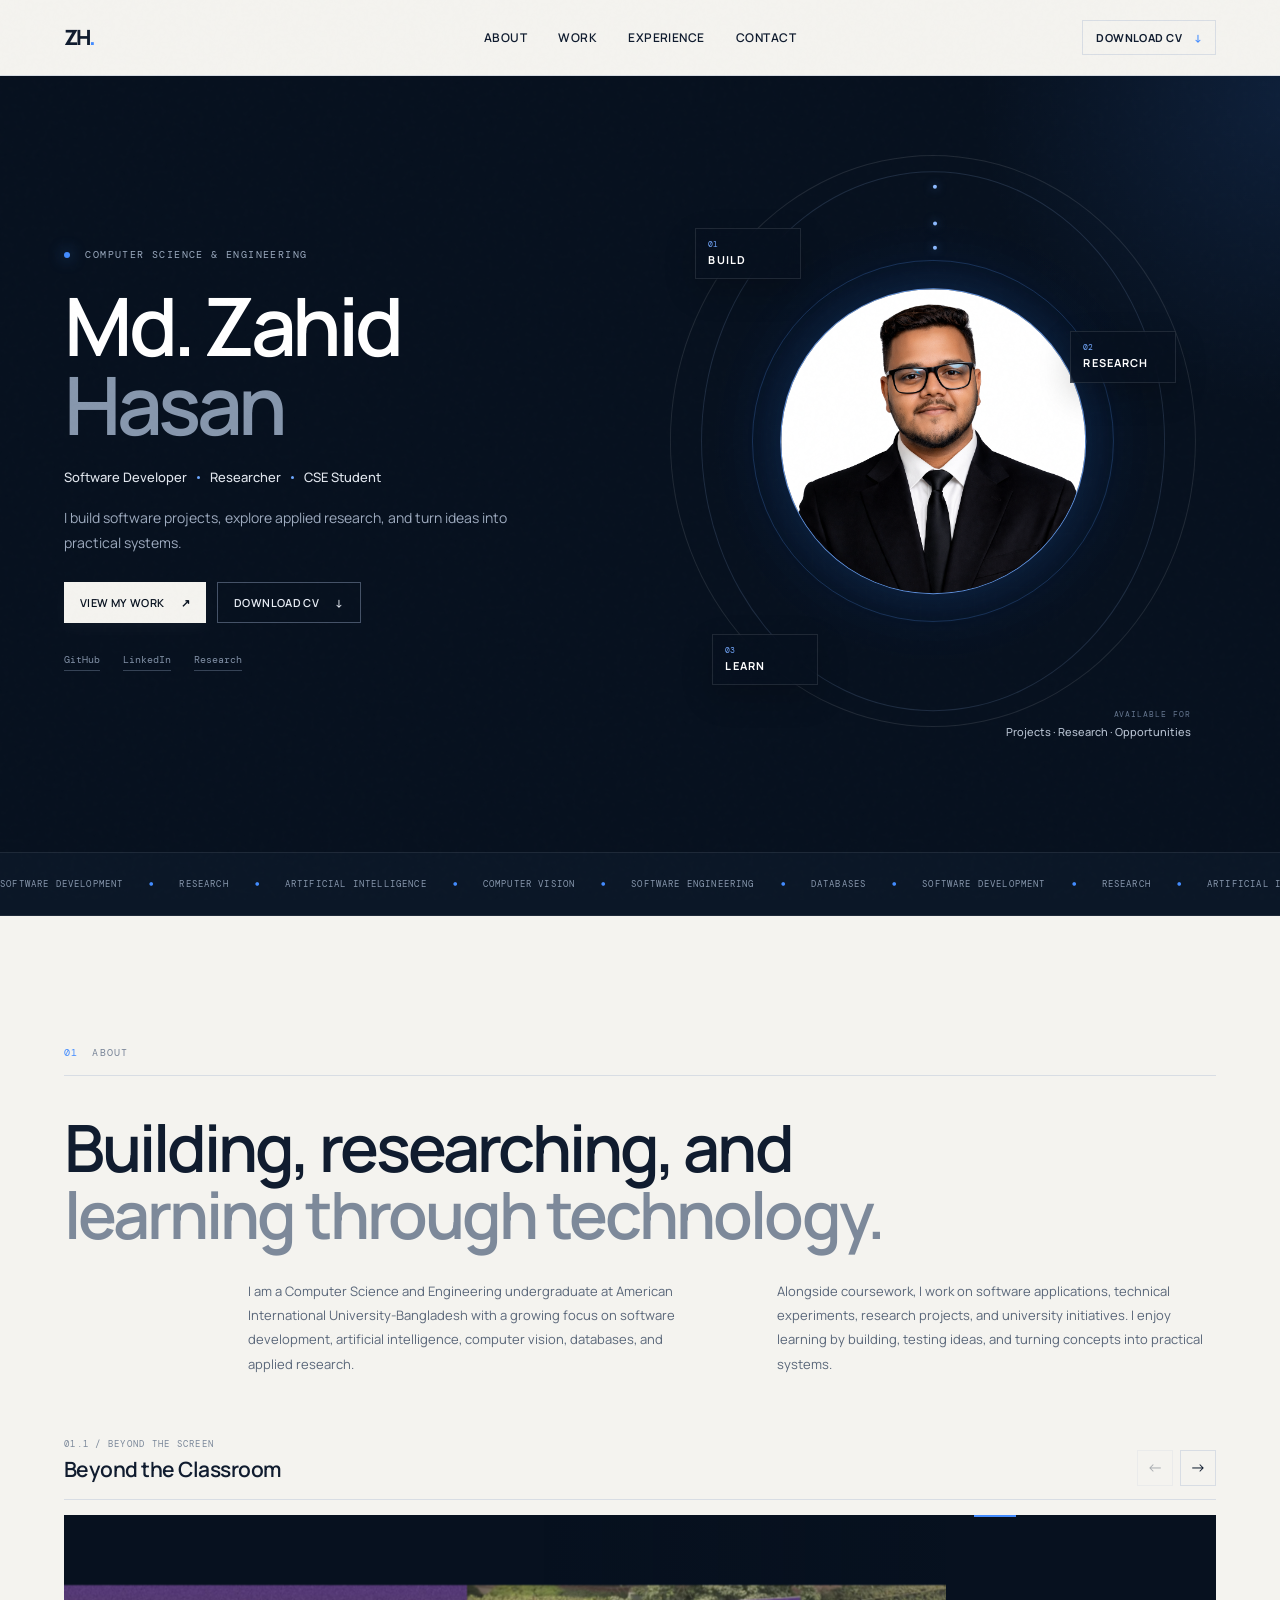
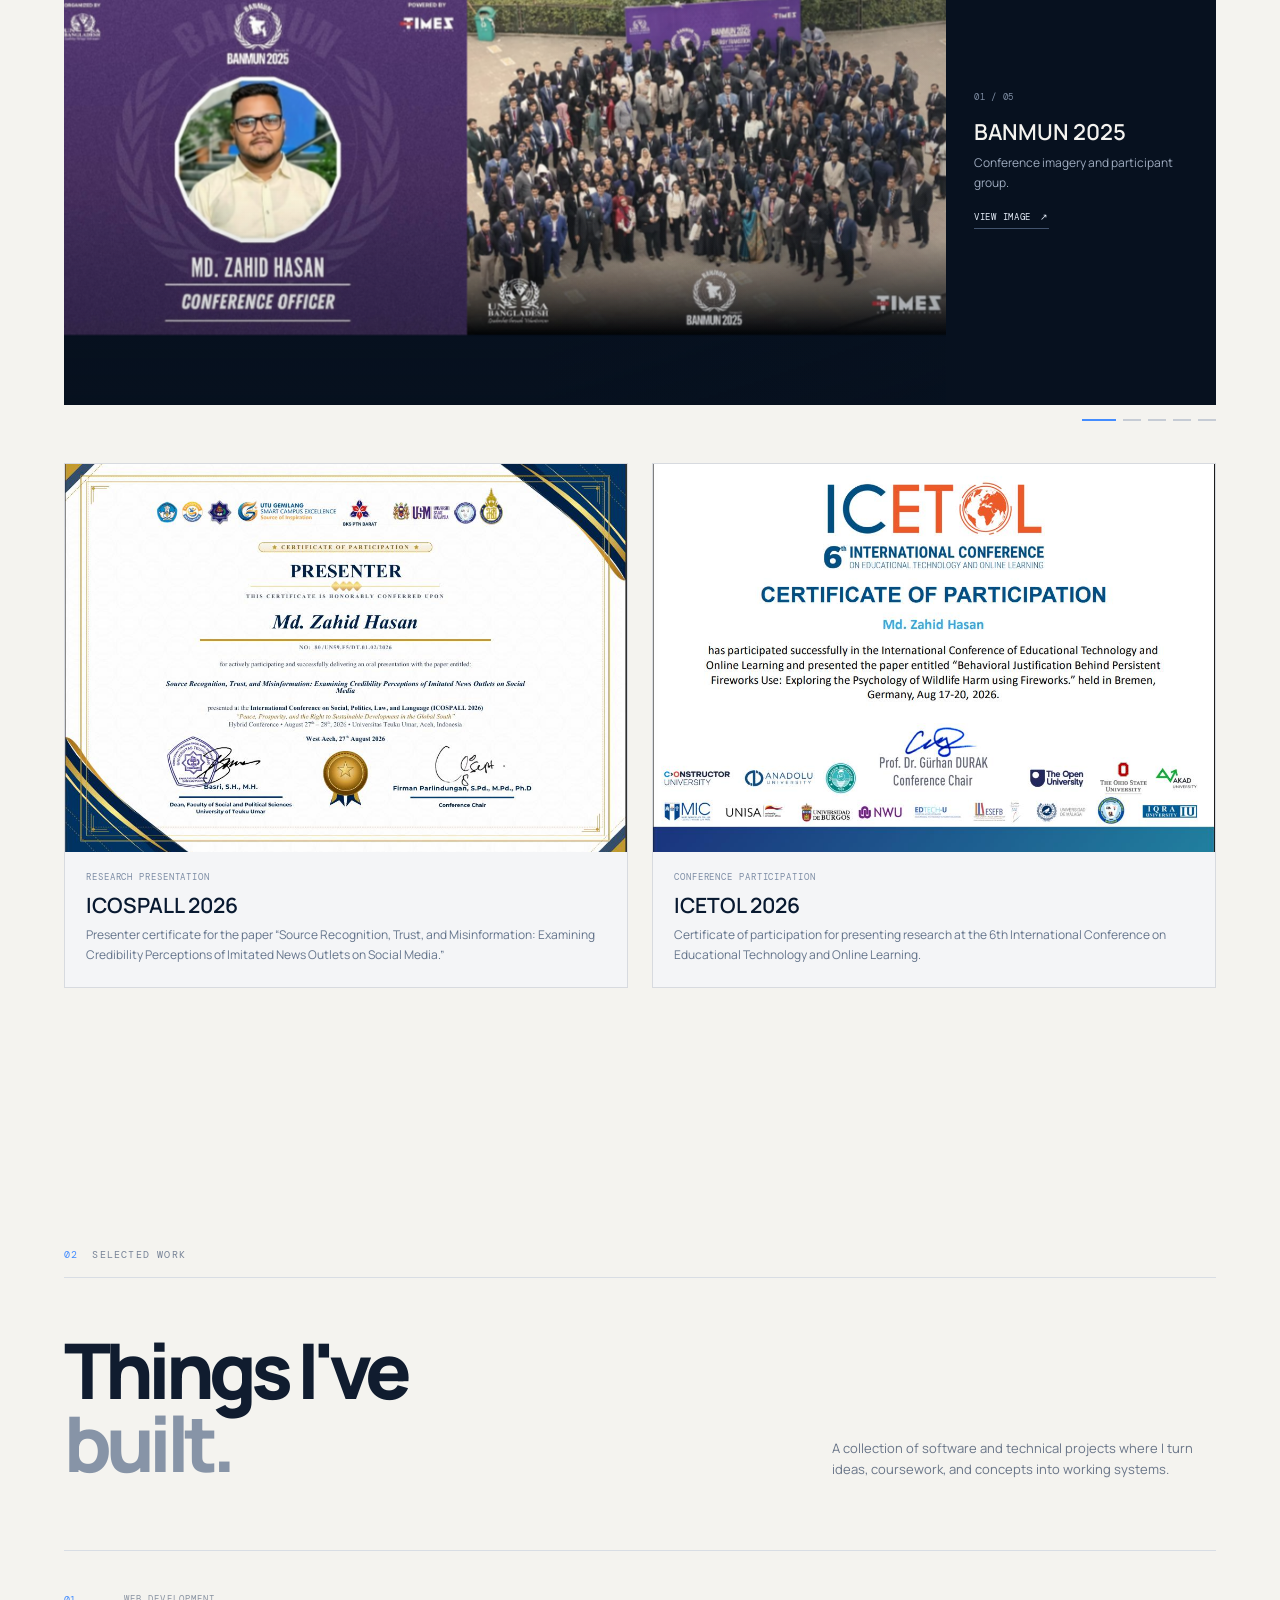
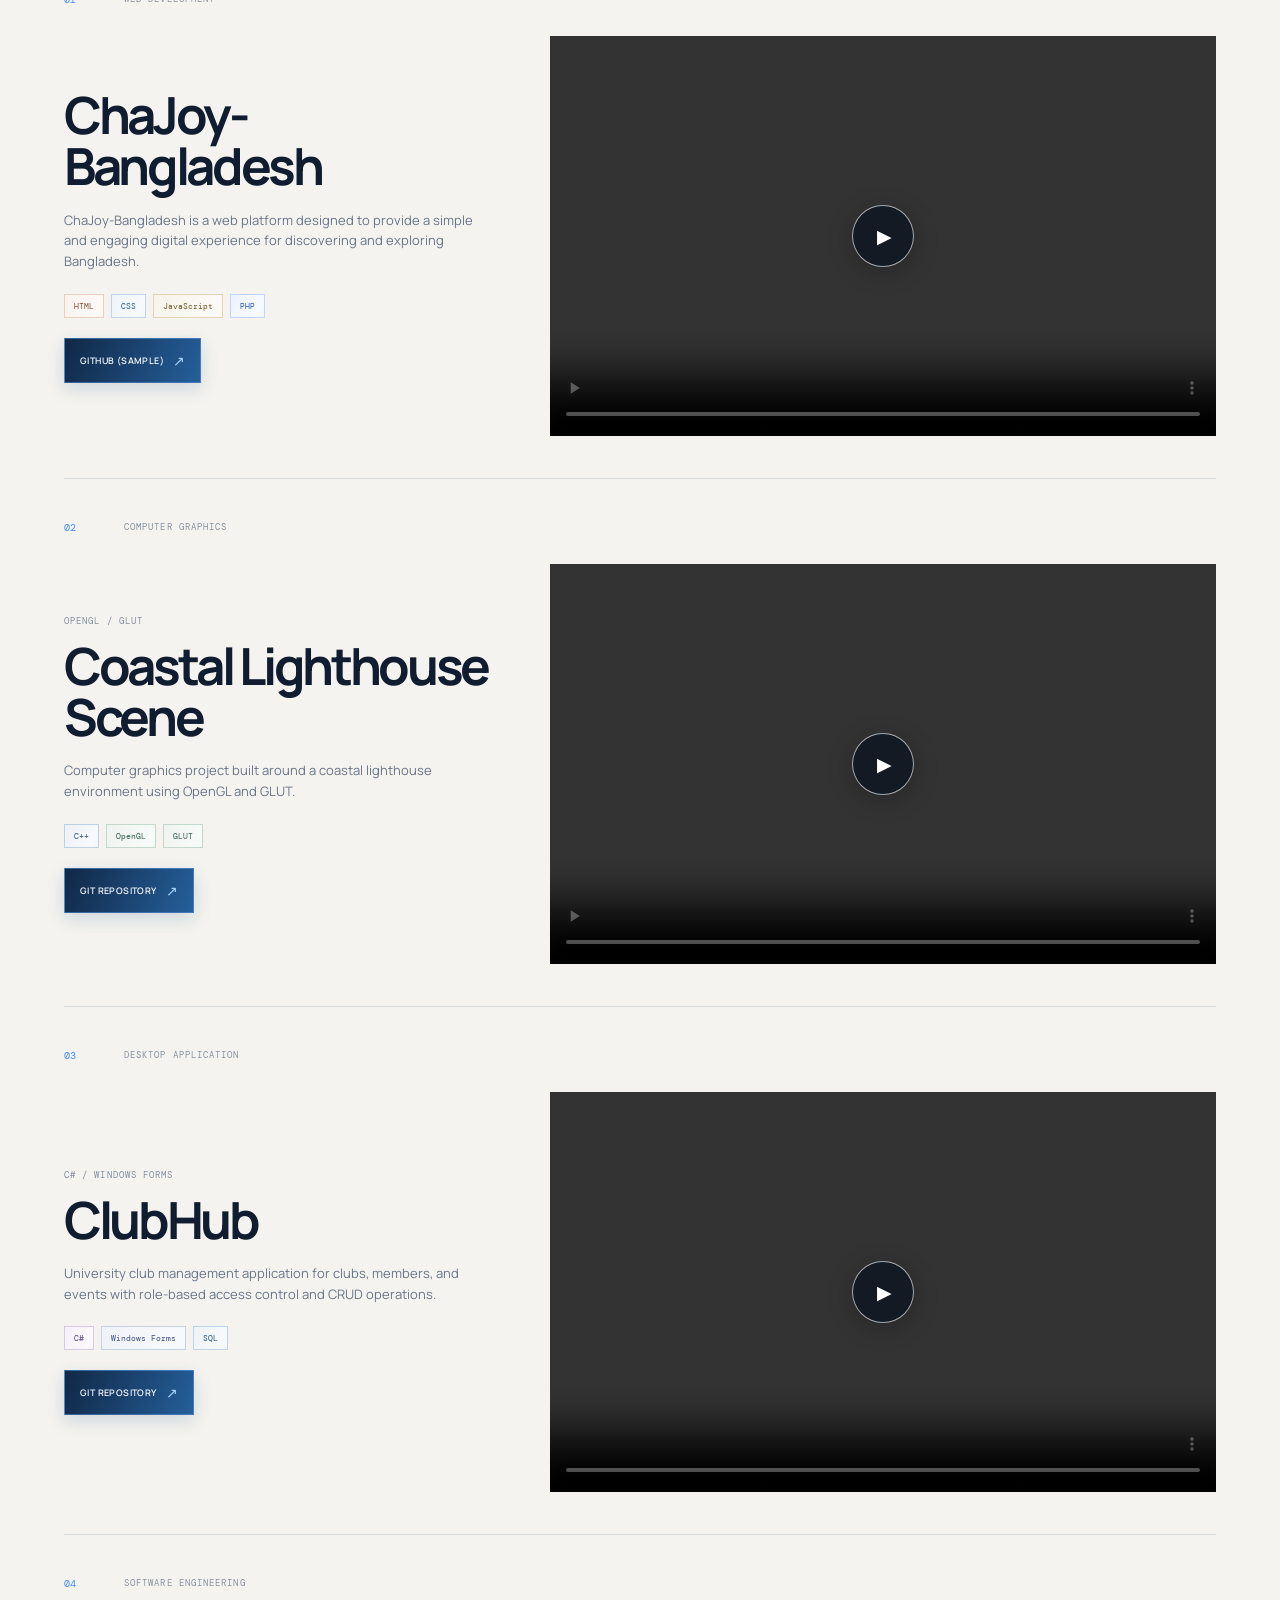
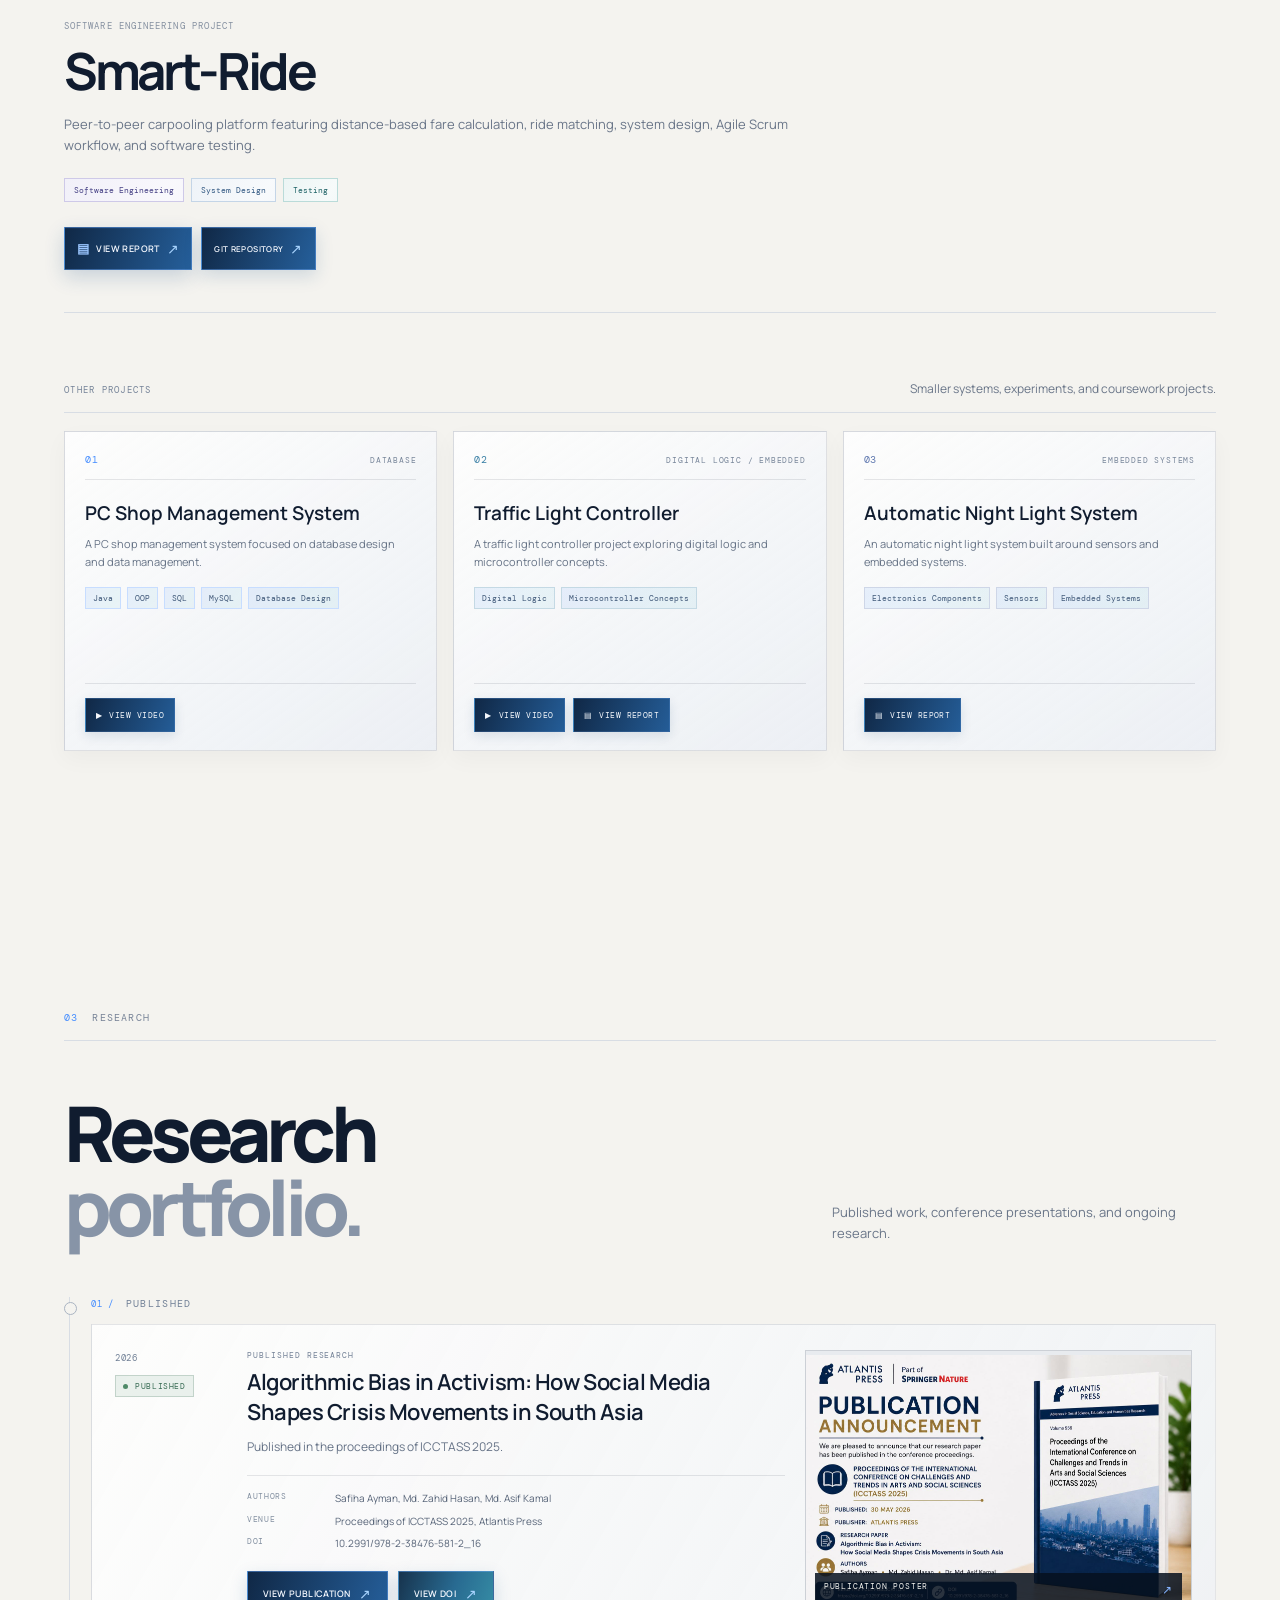
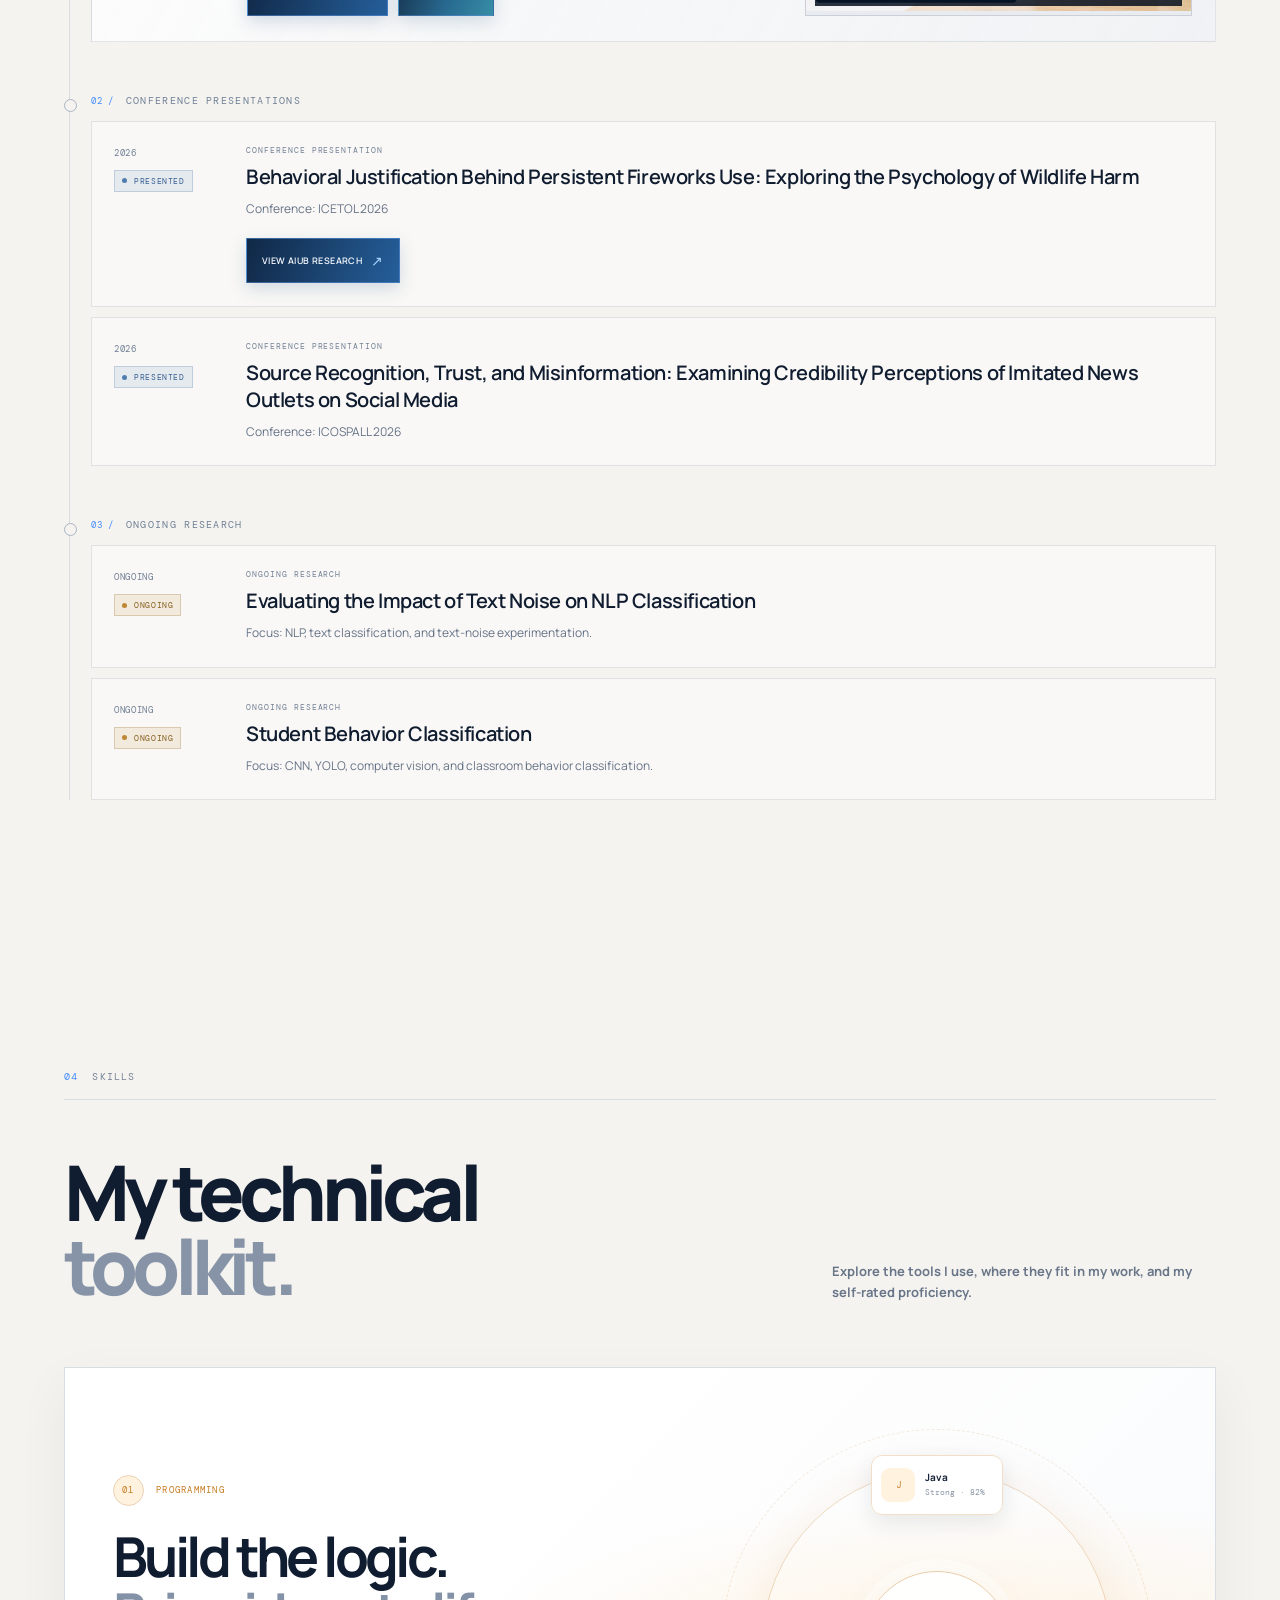
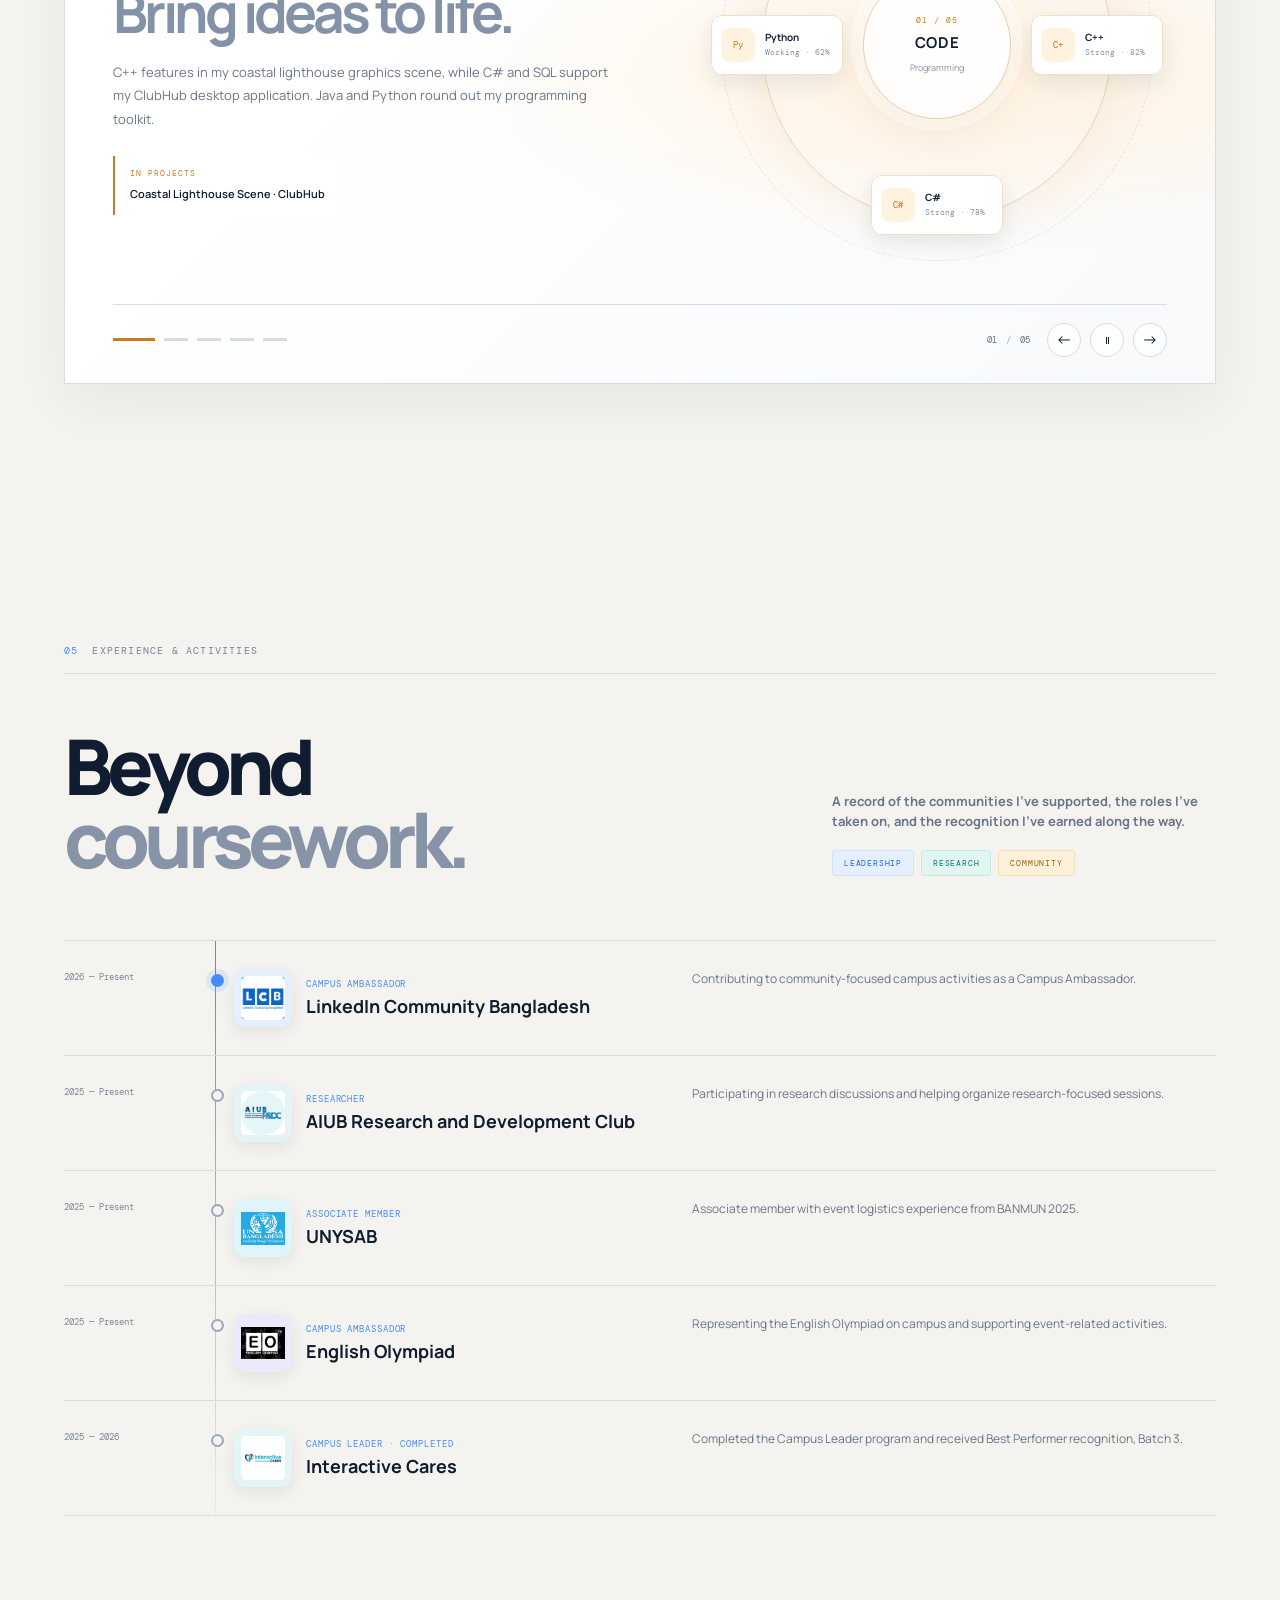
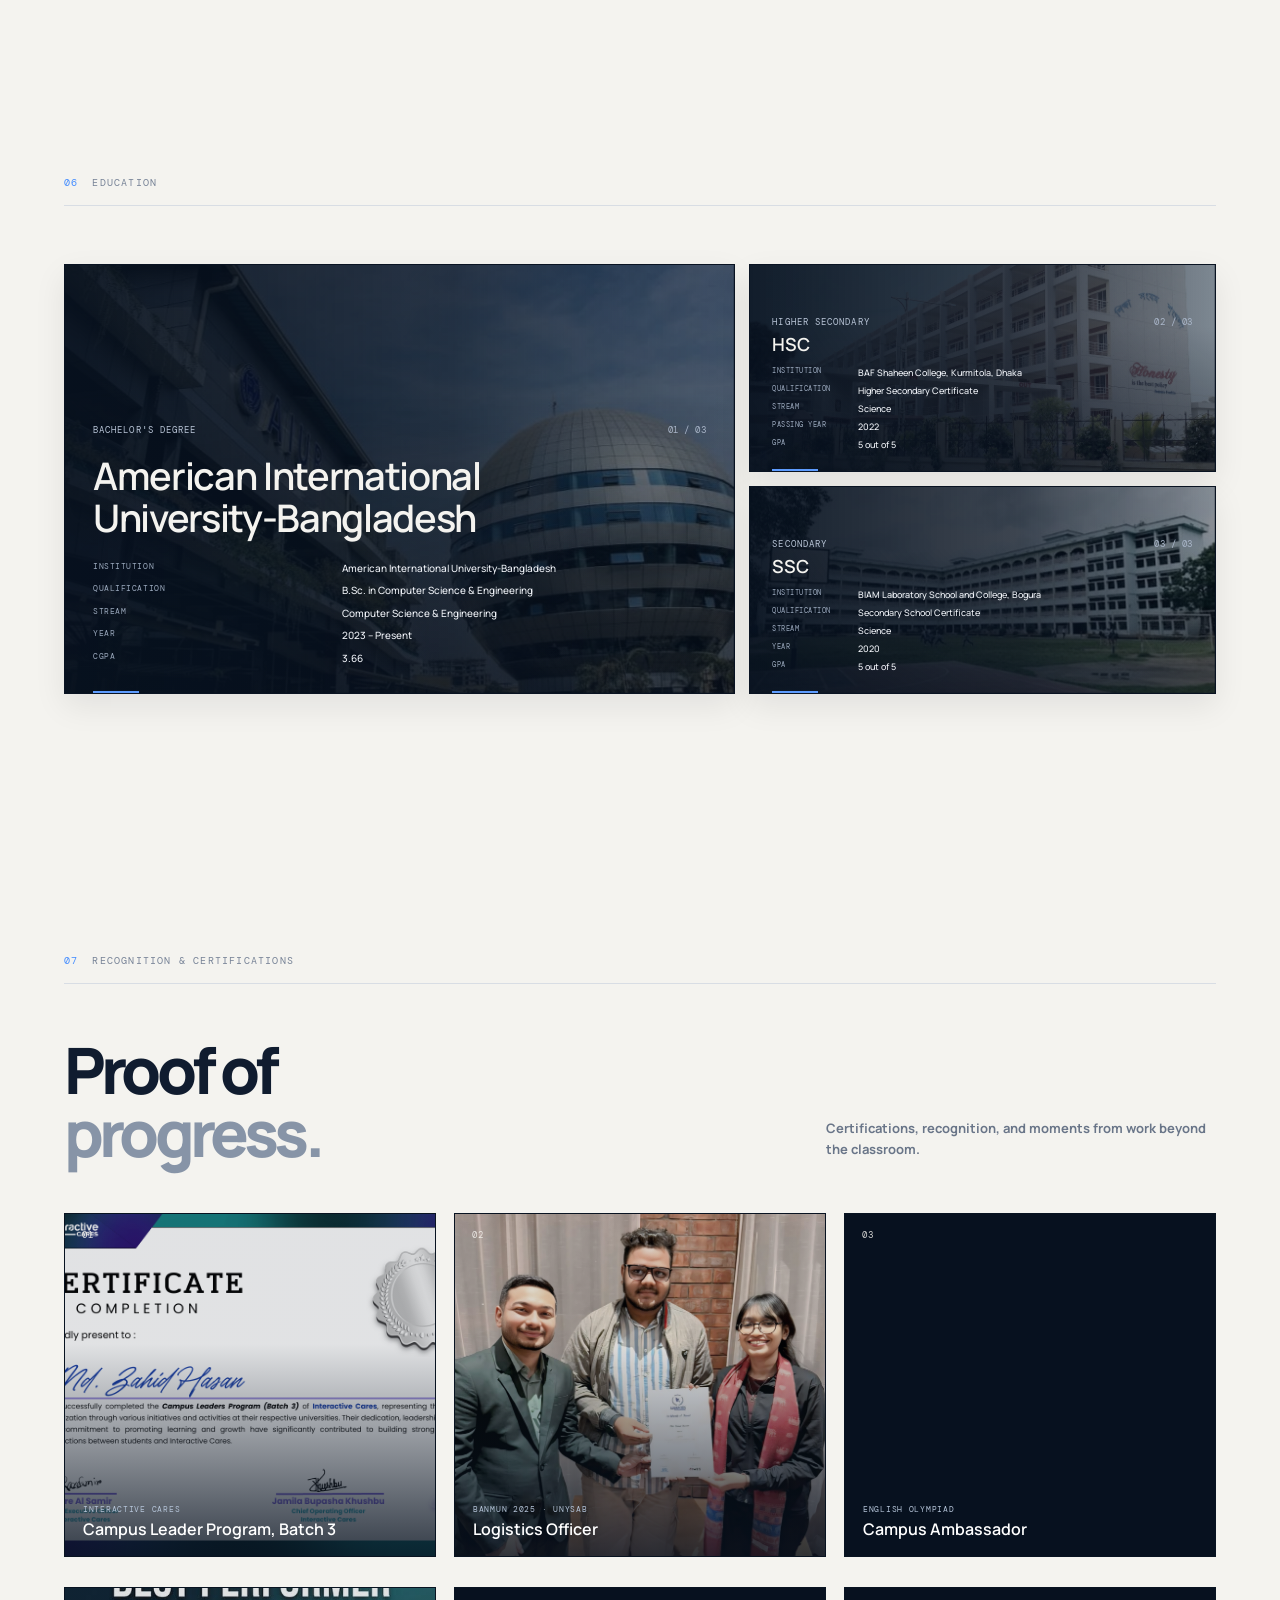
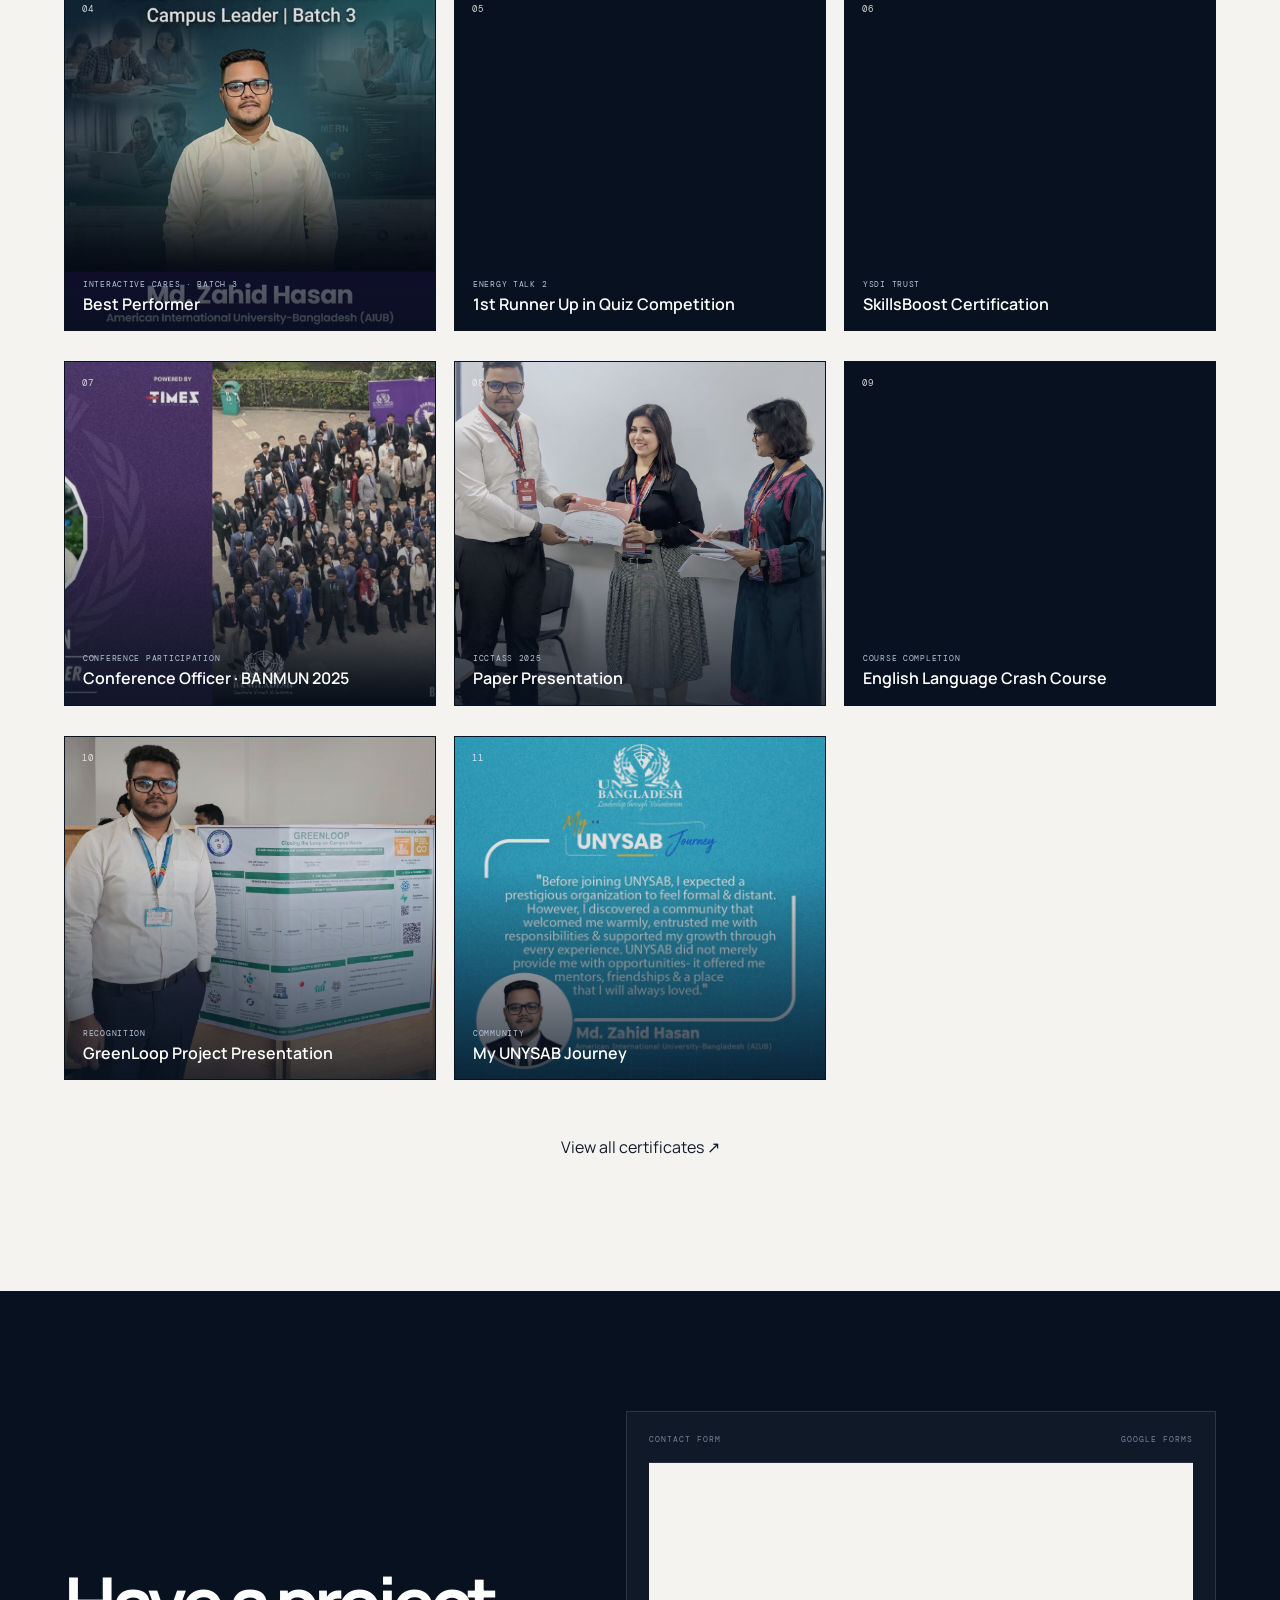
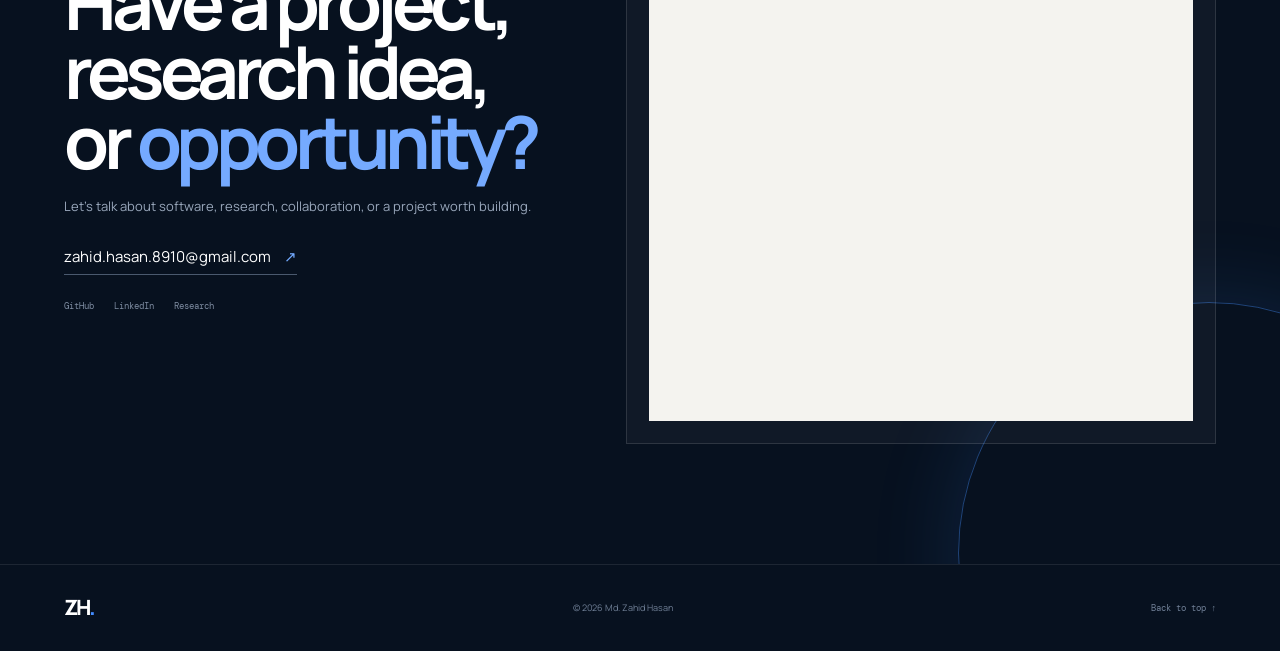
==== index.html @ dc15f490 "Initial portfolio" ====
<!DOCTYPE html>
<html lang="en">
<head>
  <meta charset="UTF-8">
  <meta name="viewport" content="width=device-width, initial-scale=1.0">
  <meta name="description" content="Md. Zahid Hasan | CSE Student, Software Developer and Researcher">
  <meta name="theme-color" content="#07111f">
  <title>Md. Zahid Hasan | Portfolio</title>
  <link rel="preconnect" href="https://fonts.googleapis.com">
  <link rel="preconnect" href="https://fonts.gstatic.com" crossorigin>
  <link href="https://fonts.googleapis.com/css2?family=DM+Mono:wght@400;500&family=Manrope:wght@400;500;600;700;800&display=swap" rel="stylesheet">
  <link rel="stylesheet" href="style.css">
</head>
<body id="page-top">
  <div class="page-noise"></div>
  <div class="cursor-glow"></div>
  <div class="scroll-progress"></div>

  <header class="site-header">
    <a href="#home" class="brand">ZH<span>.</span></a>

    <nav class="main-nav" aria-label="Primary navigation">
      <a href="#about">About</a>
      <a href="#work">Work</a>
      <a href="#experience">Experience</a>
      <a href="#contact">Contact</a>
    </nav>

    <a class="cv-button" href="https://drive.google.com/file/d/1QCB3qbsLqCMUkNQ1LkGW-j6ZAGgXLxkK/view?usp=sharing" target="_blank" rel="noopener noreferrer">
      Download CV <span>↓</span>
    </a>

    <button class="menu-toggle" aria-label="Open navigation">
      <span></span><span></span>
    </button>
  </header>

  <main>
    <section class="hero" id="home">
      <div class="hero-copy">
        <p class="eyebrow hero-eyebrow"><span class="live-dot"></span> Computer Science &amp; Engineering</p>

        <h1><span class="name-line name-line-first">Md. Zahid</span><span class="name-line name-line-last">Hasan</span></h1>

        <div class="hero-role hero-reveal-role">
          <span>Software Developer</span>
          <i></i>
          <span>Researcher</span>
          <i></i>
          <span>CSE Student</span>
        </div>

        <p class="hero-description hero-reveal-description">
          I build software projects, explore applied research, and turn ideas into practical systems.
        </p>

        <div class="hero-actions hero-reveal-actions">
          <a href="#work" class="button button-dark">View my work <span>↗</span></a>
          <a href="https://drive.google.com/file/d/1QCB3qbsLqCMUkNQ1LkGW-j6ZAGgXLxkK/view?usp=sharing" class="button button-light" target="_blank" rel="noopener noreferrer">Download CV <span>↓</span></a>
        </div>

        <div class="hero-socials hero-reveal-socials">
          <a href="https://github.com/Zahid8910" target="_blank" rel="noopener noreferrer">GitHub</a>
          <a href="https://www.linkedin.com/in/zahidhasan8910/" target="_blank" rel="noopener noreferrer">LinkedIn</a>
          <a href="#research">Research</a>
        </div>
      </div>

      <div class="hero-stage">
        <div class="stage-grid"></div>
        <div class="stage-glow"></div>

        <div class="profile-orbit orbit-a"></div>
        <div class="profile-orbit orbit-b"></div>
        <div class="profile-orbit orbit-c"></div>
        <span class="orbit-particle particle-a" aria-hidden="true"></span>
        <span class="orbit-particle particle-b" aria-hidden="true"></span>
        <span class="orbit-particle particle-c" aria-hidden="true"></span>

        <div class="profile-wrap">
          <div class="profile-fallback">ZH</div>
          <img src="assets/images/Md.%20Zahid%20Hasan.png" alt="Md. Zahid Hasan" onerror="this.style.display='none'; this.previousElementSibling.style.display='grid';">
        </div>

        <div class="floating-label label-build">
          <small>01</small>
          <strong>BUILD</strong>
        </div>
        <div class="floating-label label-research">
          <small>02</small>
          <strong>RESEARCH</strong>
        </div>
        <div class="floating-label label-learn">
          <small>03</small>
          <strong>LEARN</strong>
        </div>

        <div class="stage-caption">
          <span>AVAILABLE FOR</span>
          <strong>Projects · Research · Opportunities</strong>
        </div>
      </div>
    </section>

    <section class="marquee-band" aria-label="Areas of interest">
      <div class="marquee-track">
        <div class="marquee-group">
          <span>SOFTWARE DEVELOPMENT</span><b>•</b>
          <span>RESEARCH</span><b>•</b>
          <span>ARTIFICIAL INTELLIGENCE</span><b>•</b>
          <span>COMPUTER VISION</span><b>•</b>
          <span>SOFTWARE ENGINEERING</span><b>•</b>
          <span>DATABASES</span><b>•</b>
        </div>
        <div class="marquee-group" aria-hidden="true">
          <span>SOFTWARE DEVELOPMENT</span><b>•</b>
          <span>RESEARCH</span><b>•</b>
          <span>ARTIFICIAL INTELLIGENCE</span><b>•</b>
          <span>COMPUTER VISION</span><b>•</b>
          <span>SOFTWARE ENGINEERING</span><b>•</b>
          <span>DATABASES</span><b>•</b>
        </div>
      </div>
    </section>

    <section class="section about" id="about">
      <div class="section-label reveal"><span>01</span> About</div>

      <div class="section-title-row about-title-row">
        <h2 class="display-title about-title reveal">Building, researching, and<br><em>learning through technology.</em></h2>
      </div>

      <div class="bio-grid">
        <p class="bio reveal">
          I am a Computer Science and Engineering undergraduate at American International University-Bangladesh with a growing focus on software development, artificial intelligence, computer vision, databases, and applied research.
        </p>
        <p class="bio reveal delay-1">
          Alongside coursework, I work on software applications, technical experiments, research projects, and university initiatives. I enjoy learning by building, testing ideas, and turning concepts into practical systems.
        </p>
      </div>

      <div class="classroom-head reveal">
        <div class="classroom-heading">
          <p class="eyebrow">01.1 / Beyond the screen</p>
          <h3>Beyond the Classroom</h3>
        </div>
        <div class="carousel-controls">
          <button class="carousel-prev" type="button" aria-label="Previous image" disabled>←</button>
          <button class="carousel-next" type="button" aria-label="Next image">→</button>
        </div>
      </div>

      <div class="activity-carousel reveal delay-1" aria-roledescription="carousel" aria-label="Beyond the Classroom">
        <div class="activity-slides">
          <div class="activity-track">
          <article class="activity-slide active" aria-hidden="false">
            <div class="activity-media">
              <img src="assets/images/image%20(1).png" alt="BANMUN 2025 banner and conference participants" decoding="async" data-position="center">
            </div>
            <div class="activity-caption"><span class="activity-count">01 / 05</span><div class="activity-caption-copy"><h4>BANMUN 2025</h4><p>Conference imagery and participant group.</p><button class="activity-view" type="button">VIEW IMAGE <span aria-hidden="true">↗</span></button></div></div>
          </article>
          <article class="activity-slide" aria-hidden="true">
            <div class="activity-media">
              <img src="assets/images/WhatsApp%20Image%202026-08-25%20at%208.37.11%20PM%20(10).jpeg" alt="GreenLoop campus waste project poster presentation" decoding="async" data-position="center">
            </div>
            <div class="activity-caption"><span class="activity-count">02 / 05</span><div class="activity-caption-copy"><h4>GreenLoop Project Presentation</h4><p>The GreenLoop campus waste project poster.</p><button class="activity-view" type="button">VIEW IMAGE <span aria-hidden="true">↗</span></button></div></div>
          </article>
          <article class="activity-slide" aria-hidden="true">
            <div class="activity-media">
              <img src="assets/images/runner%20up.jpg" alt="Award presentation with Energy Talk 2 visible on stage" decoding="async" data-position="center">
            </div>
            <div class="activity-caption"><span class="activity-count">03 / 05</span><div class="activity-caption-copy"><h4>Energy Talk 2</h4><p>Award presentation on stage at the event.</p><button class="activity-view" type="button">VIEW IMAGE <span aria-hidden="true">↗</span></button></div></div>
          </article>
          <article class="activity-slide" aria-hidden="true">
            <div class="activity-media">
              <img src="assets/images/unnamed%20(2).jpg" alt="Course completion certificate being presented" decoding="async" data-position="center">
            </div>
            <div class="activity-caption"><span class="activity-count">04 / 05</span><div class="activity-caption-copy"><h4>Certificate Presentation</h4><p>A course-completion certificate being presented.</p><button class="activity-view" type="button">VIEW IMAGE <span aria-hidden="true">↗</span></button></div></div>
          </article>
          <article class="activity-slide" aria-hidden="true">
            <div class="activity-media">
              <img src="assets/images/1785246199510.jpeg" alt="My UNYSAB Journey community feature graphic" decoding="async" data-position="center">
            </div>
            <div class="activity-caption"><span class="activity-count">05 / 05</span><div class="activity-caption-copy"><h4>My UNYSAB Journey</h4><p>A community feature.</p><button class="activity-view" type="button">VIEW IMAGE <span aria-hidden="true">↗</span></button></div></div>
          </article>
          </div>
        </div>

        <div class="carousel-dots" role="group" aria-label="Choose an image">
          <button class="dot active" type="button" aria-label="Show image 1" aria-current="true"></button>
          <button class="dot" type="button" aria-label="Show image 2"></button>
          <button class="dot" type="button" aria-label="Show image 3"></button>
          <button class="dot" type="button" aria-label="Show image 4"></button>
          <button class="dot" type="button" aria-label="Show image 5"></button>
        </div>

      </div>

      <dialog class="activity-lightbox" aria-label="Activity image viewer">
        <button class="activity-lightbox-close" type="button" aria-label="Close image viewer">×</button>
        <button class="activity-lightbox-previous" type="button" aria-label="Previous image">←</button>
        <figure class="activity-lightbox-figure">
          <img class="activity-lightbox-image" alt="">
          <figcaption><span class="activity-lightbox-count"></span><span class="activity-lightbox-title"></span></figcaption>
        </figure>
        <button class="activity-lightbox-next" type="button" aria-label="Next image">→</button>
      </dialog>

      <div class="about-certificate-grid">

        <article class="about-certificate-card reveal delay-1">
          <a class="about-certificate-image" href="assets/images/icospall.jpeg" target="_blank" rel="noopener noreferrer" aria-label="View ICOSPALL 2026 presenter certificate">
            <img src="assets/images/icospall.jpeg" alt="ICOSPALL 2026 Presenter Certificate" decoding="async">
            <span class="about-certificate-overlay">VIEW CERTIFICATE ↗</span>
          </a>
          <div class="about-certificate-info">
           
            <span class="about-certificate-type">RESEARCH PRESENTATION</span>
            <h4>ICOSPALL 2026</h4>
            <p>Presenter certificate for the paper “Source Recognition, Trust, and Misinformation: Examining Credibility Perceptions of Imitated News Outlets on Social Media.”</p>
          </div>
        </article>
        <article class="about-certificate-card reveal">
          <a class="about-certificate-image" href="assets/images/icetol.jpeg" target="_blank" rel="noopener noreferrer" aria-label="View ICETOL 2026 certificate">
            <img src="assets/images/icetol.jpeg" alt="ICETOL 2026 Certificate of Participation" decoding="async">
            <span class="about-certificate-overlay">VIEW CERTIFICATE ↗</span>
          </a>
          <div class="about-certificate-info">
           
            <span class="about-certificate-type">CONFERENCE PARTICIPATION</span>
            <h4>ICETOL 2026</h4>
            <p>Certificate of participation for presenting research at the 6th International Conference on Educational Technology and Online Learning.</p>
          </div>
        </article>

        
      </div>
    </section>

    <section class="section work" id="work">
      <div class="section-label reveal"><span>02</span> Selected Work</div>

      <div class="section-title-row">
        <h2 class="display-title reveal">Things I've<br><em>built.</em></h2>
        <p class="section-intro reveal delay-1">A collection of software and technical projects where I turn ideas, coursework, and concepts into working systems.</p>
      </div>

      <div class="projects">
        <article class="project reveal">
          <div class="project-meta">
            <span>01</span>
            <small>Web Development</small>
          </div>
          <div class="project-main">
            <div class="project-copy">
              <h3>ChaJoy-Bangladesh</h3>
              <p>ChaJoy-Bangladesh is a web platform designed to provide a simple and engaging digital experience for discovering and exploring Bangladesh.</p>
              <div class="tech-list"><span class="tag-html">HTML</span><span class="tag-css">CSS</span><span class="tag-javascript">JavaScript</span><span class="tag-php">PHP</span></div>
              <div class="project-links project-action-links"><a class="project-action-button" href="https://github.com/Zahid8910/chajoy-Bangladesh" target="_blank" rel="noopener noreferrer">GitHub (sample) <span class="project-action-arrow" aria-hidden="true">↗</span></a></div>
            </div>
            <div class="project-visual project-video-frame">
              <video class="project-demo-video" controls playsinline preload="metadata" aria-label="ChaJoy-Bangladesh demonstration video">
                <source src="assets/videos/chajoy.mp4" type="video/mp4">
              </video>
              <button class="project-video-play" type="button" aria-label="Play ChaJoy-Bangladesh demonstration video"><span aria-hidden="true">▶</span></button>
            </div>
          </div>
        </article>

        <article class="project reveal">
          <div class="project-meta">
            <span>02</span>
            <small>Computer Graphics</small>
          </div>
          <div class="project-main">
            <div class="project-copy">
              <p class="project-kicker">OpenGL / GLUT</p>
              <h3>Coastal Lighthouse Scene</h3>
              <p>Computer graphics project built around a coastal lighthouse environment using OpenGL and GLUT.</p>
              <div class="tech-list"><span class="tag-cpp">C++</span><span class="tag-opengl">OpenGL</span><span class="tag-glut">GLUT</span></div>
              <div class="project-links project-action-links"><a class="project-action-button" href="https://github.com/Asif-Aman-Jihad/light_house_scene" target="_blank" rel="noopener noreferrer">Git Repository <span class="project-action-arrow" aria-hidden="true">↗</span></a></div>
            </div>
            <div class="project-visual project-video-frame">
              <video class="project-demo-video" controls playsinline preload="metadata" aria-label="Coastal Lighthouse Scene demonstration video">
                <source src="assets/videos/coastel%20light%20house.mp4" type="video/mp4">
              </video>
              <button class="project-video-play" type="button" aria-label="Play Coastal Lighthouse Scene demonstration video"><span aria-hidden="true">▶</span></button>
            </div>
          </div>
        </article>

        <article class="project reveal">
          <div class="project-meta">
            <span>03</span>
            <small>Desktop Application</small>
          </div>
          <div class="project-main">
            <div class="project-copy">
              <p class="project-kicker">C# / Windows Forms</p>
              <h3>ClubHub</h3>
              <p>University club management application for clubs, members, and events with role-based access control and CRUD operations.</p>
              <div class="tech-list"><span class="tag-csharp">C#</span><span class="tag-windows">Windows Forms</span><span class="tag-sql">SQL</span></div>
              <div class="project-links project-action-links"><a class="project-action-button" href="https://github.com/fihasayman/ClubHub" target="_blank" rel="noopener noreferrer">Git Repository <span class="project-action-arrow" aria-hidden="true">↗</span></a></div>
            </div>
            <div class="project-visual project-video-frame">
              <video class="project-demo-video" controls playsinline preload="metadata" aria-label="ClubHub project demonstration video">
                <source src="assets/videos/clubhub.mp4" type="video/mp4">
              </video>
              <button class="project-video-play" type="button" aria-label="Play ClubHub demonstration video"><span aria-hidden="true">▶</span></button>
            </div>
          </div>
        </article>

        <article class="project project-feature reveal">
          <div class="project-meta">
            <span>04</span>
            <small>Software Engineering</small>
          </div>
          <div class="project-main no-project-media">
            <div class="project-copy">
              <p class="project-kicker">Software Engineering Project</p>
              <h3>Smart-Ride</h3>
              <p>Peer-to-peer carpooling platform featuring distance-based fare calculation, ride matching, system design, Agile Scrum workflow, and software testing.</p>
              <div class="tech-list"><span class="tag-engineering">Software Engineering</span><span class="tag-design">System Design</span><span class="tag-testing">Testing</span></div>
              <div class="project-links project-action-links smart-ride-report-links"><a class="project-action-button smart-ride-report-button" href="assets/videos/smart%20ride.docx" target="_blank" rel="noopener"><span aria-hidden="true">▤</span> View Report <span class="project-action-arrow" aria-hidden="true">↗</span></a><a class="project-action-button smart-ride-github-button" href="https://github.com/Zahid8910/Software-Engineering" target="_blank" rel="noopener noreferrer">Git Repository <span class="project-action-arrow" aria-hidden="true">↗</span></a></div>
            </div>
          </div>
        </article>
      </div>

      <div class="other-work">
        <div class="other-work-heading reveal">
          <p class="eyebrow">OTHER PROJECTS</p>
          <p class="other-work-intro">Smaller systems, experiments, and coursework projects.</p>
        </div>
        <div class="other-project-grid">
          <article class="other-project-card reveal" style="--other-project-index: 0">
            <div class="other-project-top"><span class="other-project-number">01</span><span class="other-project-category">DATABASE</span></div>
            <div class="other-project-main">
              <h3>PC Shop Management System</h3>
              <p>A PC shop management system focused on database design and data management.</p>
              <div class="other-project-skills" aria-label="Skills"><span>Java</span><span>OOP</span><span>SQL</span><span>MySQL</span><span>Database Design</span></div>
            </div>
            <div class="other-project-actions"><button class="other-project-action" type="button" data-video="assets/videos/pc%20shop%20management%20system.mp4"><span aria-hidden="true">▶</span> View Video</button></div>
          </article>

          <article class="other-project-card reveal" style="--other-project-index: 1">
            <div class="other-project-top"><span class="other-project-number">02</span><span class="other-project-category">DIGITAL LOGIC / EMBEDDED</span></div>
            <div class="other-project-main">
              <h3>Traffic Light Controller</h3>
              <p>A traffic light controller project exploring digital logic and microcontroller concepts.</p>
              <div class="other-project-skills" aria-label="Skills"><span>Digital Logic</span><span>Microcontroller Concepts</span></div>
            </div>
            <div class="other-project-actions">
              <button class="other-project-action" type="button" data-video="assets/videos/traffic%20light%20controller.mp4"><span aria-hidden="true">▶</span> View Video</button>
              <a class="other-project-action other-project-report" href="assets/videos/traffic%20light%20controller.pptx" target="_blank" rel="noopener"><span aria-hidden="true">▤</span> View Report</a>
            </div>
          </article>

          <article class="other-project-card reveal" style="--other-project-index: 2">
            <div class="other-project-top"><span class="other-project-number">03</span><span class="other-project-category">EMBEDDED SYSTEMS</span></div>
            <div class="other-project-main">
              <h3>Automatic Night Light System</h3>
              <p>An automatic night light system built around sensors and embedded systems.</p>
              <div class="other-project-skills" aria-label="Skills"><span>Electronics Components</span><span>Sensors</span><span>Embedded Systems</span></div>
            </div>
            <div class="other-project-actions"><a class="other-project-action other-project-report" href="assets/videos/traffic%20light.pptx" target="_blank" rel="noopener"><span aria-hidden="true">▤</span> View Report</a></div>
          </article>
        </div>
      </div>

      <dialog class="other-video-dialog" aria-label="Project video player">
        <button class="other-video-close" type="button" aria-label="Close video">×</button>
        <video class="other-video-player" controls playsinline preload="metadata"></video>
      </dialog>
    </section>

    <section class="section research" id="research">
      <div class="section-label reveal"><span>03</span> Research</div>

      <div class="section-title-row">
        <h2 class="display-title reveal">Research<br><em>portfolio.</em></h2>
        <p class="section-intro reveal delay-1">Published work, conference presentations, and ongoing research.</p>
      </div>

      <div class="research-timeline">
        <section class="research-group research-published" aria-labelledby="research-published-title">
          <div class="research-group-label"><span>01 /</span><h3 id="research-published-title">Published</h3></div>
          <article class="research-entry research-entry-featured">
            <div class="research-entry-rail"><span class="research-year">2026</span><span class="research-status research-status-published">PUBLISHED</span></div>
            <div class="research-entry-body">
              <p class="research-type">Published Research</p>
              <h4>Algorithmic Bias in Activism: How Social Media Shapes Crisis Movements in South Asia</h4>
              <p class="research-description">Published in the proceedings of ICCTASS 2025.</p>
              <dl class="research-metadata">
                <div><dt>Authors</dt><dd>Safiha Ayman, Md. Zahid Hasan, Md. Asif Kamal</dd></div>
                <div><dt>Venue</dt><dd>Proceedings of ICCTASS 2025, Atlantis Press</dd></div>
                <div><dt>DOI</dt><dd>10.2991/978-2-38476-581-2_16</dd></div>
              </dl>
              <div class="research-actions">
                <a class="research-action" href="https://www.atlantis-press.com/proceedings/icctass-25/126024695" target="_blank" rel="noopener noreferrer">View Publication <span>↗</span></a>
                <a class="research-action research-action-secondary" href="https://doi.org/10.2991/978-2-38476-581-2_16" target="_blank" rel="noopener noreferrer">View DOI <span>↗</span></a>
              </div>
            </div>
            <button class="research-poster-trigger" type="button" aria-label="View publication poster">
              <img src="assets/images/PUBLICATION POSTER.jpg" alt="Publication announcement for Algorithmic Bias in Activism, Atlantis Press" decoding="async">
              <span>PUBLICATION POSTER <b aria-hidden="true">↗</b></span>
            </button>
          </article>
        </section>

        <section class="research-group" aria-labelledby="research-presentations-title">
          <div class="research-group-label"><span>02 /</span><h3 id="research-presentations-title">Conference Presentations</h3></div>
          <article class="research-entry">
            <div class="research-entry-rail"><span class="research-year">2026</span><span class="research-status research-status-presented">PRESENTED</span></div>
            <div class="research-entry-body">
              <p class="research-type">Conference Presentation</p>
              <h4>Behavioral Justification Behind Persistent Fireworks Use: Exploring the Psychology of Wildlife Harm</h4>
              <p class="research-description">Conference: ICETOL 2026</p>
              <div class="research-actions"><a class="research-action" href="https://www.aiub.edu/Files/student-research/Behavioral_Justification_Behind_Persistent_Fireworks_Use_Exploring_the_Psychology_of_Wildlife_Harm_u.html" target="_blank" rel="noopener noreferrer">View AIUB Research <span>↗</span></a></div>
            </div>
          </article>
          <article class="research-entry">
            <div class="research-entry-rail"><span class="research-year">2026</span><span class="research-status research-status-presented">PRESENTED</span></div>
            <div class="research-entry-body">
              <p class="research-type">Conference Presentation</p>
              <h4>Source Recognition, Trust, and Misinformation: Examining Credibility Perceptions of Imitated News Outlets on Social Media</h4>
              <p class="research-description">Conference: ICOSPALL 2026</p>
            </div>
          </article>
        </section>

        <section class="research-group" aria-labelledby="research-ongoing-title">
          <div class="research-group-label"><span>03 /</span><h3 id="research-ongoing-title">Ongoing Research</h3></div>
          <article class="research-entry research-entry-ongoing">
            <div class="research-entry-rail"><span class="research-year">Ongoing</span><span class="research-status research-status-ongoing">ONGOING</span></div>
            <div class="research-entry-body">
              <p class="research-type">Ongoing Research</p>
              <h4>Evaluating the Impact of Text Noise on NLP Classification</h4>
              <p class="research-description">Focus: NLP, text classification, and text-noise experimentation.</p>
            </div>
          </article>
          <article class="research-entry research-entry-ongoing">
            <div class="research-entry-rail"><span class="research-year">Ongoing</span><span class="research-status research-status-ongoing">ONGOING</span></div>
            <div class="research-entry-body">
              <p class="research-type">Ongoing Research</p>
              <h4>Student Behavior Classification</h4>
              <p class="research-description">Focus: CNN, YOLO, computer vision, and classroom behavior classification.</p>
            </div>
          </article>
        </section>
      </div>

      <dialog class="research-lightbox" aria-label="Publication poster viewer">
        <button class="research-lightbox-close" type="button" aria-label="Close poster viewer">×</button>
        <img class="research-lightbox-image" alt="">
        <p class="research-lightbox-caption">Algorithmic Bias in Activism · Publication Poster</p>
      </dialog>
    </section>

    <section class="section skills" id="skills">
      <div class="section-label reveal"><span>04</span> Skills</div>

      <div class="section-title-row">
        <h2 class="display-title reveal">My technical<br><em>toolkit.</em></h2>
        <b><p class="section-intro reveal delay-1">Explore the tools I use, where they fit in my work, and my self-rated proficiency.</p></b>
      </div>

      <div class="toolkit-carousel skill-programming" id="toolkit-carousel" role="region" aria-roledescription="carousel" aria-label="Technical toolkit carousel">
        <div class="toolkit-slides" aria-live="off">
          <article class="toolkit-slide skill-programming is-active" id="toolkit-slide-programming" role="group" data-toolkit-slide="0" aria-roledescription="slide" aria-label="1 of 5: Programming">
            <div class="toolkit-copy"><p class="toolkit-kicker"><span>01</span> Programming</p><h3>Build the logic.<br><em>Bring ideas to life.</em></h3><p>C++ features in my coastal lighthouse graphics scene, while C# and SQL support my ClubHub desktop application. Java and Python round out my programming toolkit.</p><div class="toolkit-project"><span>IN PROJECTS</span><strong>Coastal Lighthouse Scene · ClubHub</strong></div></div>
            <div class="toolkit-orbit" aria-label="Programming skills orbit">
              <div class="orbit-wheel">
                <span class="orbit-point" style="--angle:0deg;--counter-angle:0deg"><span class="orbit-badge"><span class="tech-logo">J<img src="https://cdn.simpleicons.org/java/ED8B00" alt="" loading="lazy" onerror="this.remove()"></span><span><b>Java</b><small>Strong · 82%</small></span></span></span>
                <span class="orbit-point" style="--angle:90deg;--counter-angle:-90deg"><span class="orbit-badge"><span class="tech-logo">C+<img src="https://cdn.simpleicons.org/cplusplus/00599C" alt="" loading="lazy" onerror="this.remove()"></span><span><b>C++</b><small>Strong · 82%</small></span></span></span>
                <span class="orbit-point" style="--angle:180deg;--counter-angle:-180deg"><span class="orbit-badge"><span class="tech-logo">C#<img src="https://cdn.simpleicons.org/csharp/512BD4" alt="" loading="lazy" onerror="this.remove()"></span><span><b>C#</b><small>Strong · 78%</small></span></span></span>
                <span class="orbit-point" style="--angle:270deg;--counter-angle:-270deg"><span class="orbit-badge"><span class="tech-logo">Py<img src="https://cdn.simpleicons.org/python/3776AB" alt="" loading="lazy" onerror="this.remove()"></span><span><b>Python</b><small>Working · 62%</small></span></span></span>
              </div>
              <div class="orbit-center"><span>01 / 05</span><strong>CODE</strong><small>Programming</small></div>
            </div>
          </article>

          <article class="toolkit-slide skill-database" id="toolkit-slide-database" role="group" data-toolkit-slide="1" aria-roledescription="slide" aria-label="2 of 5: Database" hidden>
            <div class="toolkit-copy"><p class="toolkit-kicker"><span>02</span> Database</p><h3>Give project data<br><em>a clear structure.</em></h3><p>SQL supports the club, member, and event records in ClubHub. I also work with MySQL and SQL Server for relational data tasks.</p><div class="toolkit-project"><span>IN PROJECT</span><strong>ClubHub · Data records &amp; CRUD</strong></div></div>
            <div class="toolkit-orbit" aria-label="Database skills orbit"><div class="orbit-wheel">
              <span class="orbit-point" style="--angle:0deg;--counter-angle:0deg"><span class="orbit-badge"><span class="tech-logo">SQL</span><span><b>SQL</b><small>Strong · 82%</small></span></span></span>
              <span class="orbit-point" style="--angle:120deg;--counter-angle:-120deg"><span class="orbit-badge"><span class="tech-logo">MY<img src="https://cdn.simpleicons.org/mysql/4479A1" alt="" loading="lazy" onerror="this.remove()"></span><span><b>MySQL</b><small>Working · 75%</small></span></span></span>
              <span class="orbit-point" style="--angle:240deg;--counter-angle:-240deg"><span class="orbit-badge"><span class="tech-logo">MS<img src="https://cdn.simpleicons.org/microsoftsqlserver/CC2927" alt="" loading="lazy" onerror="this.remove()"></span><span><b>SQL Server</b><small>Working · 72%</small></span></span></span>
            </div><div class="orbit-center"><span>02 / 05</span><strong>DATA</strong><small>Database</small></div></div>
          </article>

          <article class="toolkit-slide skill-web" id="toolkit-slide-web" role="group" data-toolkit-slide="2" aria-roledescription="slide" aria-label="3 of 5: Web development" hidden>
            <div class="toolkit-copy"><p class="toolkit-kicker"><span>03</span> Web development</p><h3>Design, style,<br><em>then make it work.</em></h3><p>I use HTML and CSS to shape web pages, then JavaScript to add interaction—including the experience and motion on this portfolio.</p><div class="toolkit-project"><span>IN PROJECT</span><strong>This portfolio · Web project work</strong></div></div>
            <div class="toolkit-orbit" aria-label="Web development skills orbit"><div class="orbit-wheel">
              <span class="orbit-point" style="--angle:0deg;--counter-angle:0deg"><span class="orbit-badge"><span class="tech-logo">5<img src="https://cdn.simpleicons.org/html5/E34F26" alt="" loading="lazy" onerror="this.remove()"></span><span><b>HTML</b><small>Strong · 82%</small></span></span></span>
              <span class="orbit-point" style="--angle:120deg;--counter-angle:-120deg"><span class="orbit-badge"><span class="tech-logo">#<img src="https://cdn.simpleicons.org/css/663399" alt="" loading="lazy" onerror="this.remove()"></span><span><b>CSS</b><small>Working · 75%</small></span></span></span>
              <span class="orbit-point" style="--angle:240deg;--counter-angle:-240deg"><span class="orbit-badge"><span class="tech-logo">JS<img src="https://cdn.simpleicons.org/javascript/F7DF1E" alt="" loading="lazy" onerror="this.remove()"></span><span><b>JavaScript</b><small>Working · 65%</small></span></span></span>
            </div><div class="orbit-center"><span>03 / 05</span><strong>WEB</strong><small>Interfaces</small></div></div>
          </article>

          <article class="toolkit-slide skill-ai" id="toolkit-slide-ai" role="group" data-toolkit-slide="3" aria-roledescription="slide" aria-label="4 of 5: AI and computer vision" hidden>
            <div class="toolkit-copy"><p class="toolkit-kicker"><span>04</span> AI &amp; computer vision</p><h3>Explore patterns<br><em>in visual data.</em></h3><p>My current focus is building practical familiarity with object detection, image classification, and computer-vision workflows.</p><div class="toolkit-project"><span>AREAS OF FOCUS</span><strong>Object detection · Image analysis</strong></div></div>
            <div class="toolkit-orbit" aria-label="AI and computer vision skills orbit"><div class="orbit-wheel">
              <span class="orbit-point" style="--angle:0deg;--counter-angle:0deg"><span class="orbit-badge"><span class="tech-logo">Y</span><span><b>YOLO</b><small>Working · 68%</small></span></span></span>
              <span class="orbit-point" style="--angle:120deg;--counter-angle:-120deg"><span class="orbit-badge"><span class="tech-logo">NN</span><span><b>CNN</b><small>Working · 65%</small></span></span></span>
              <span class="orbit-point" style="--angle:240deg;--counter-angle:-240deg"><span class="orbit-badge"><span class="tech-logo">CV<img src="https://cdn.simpleicons.org/opencv/5C3EE8" alt="" loading="lazy" onerror="this.remove()"></span><span><b>OpenCV</b><small>Familiar · 58%</small></span></span></span>
            </div><div class="orbit-center"><span>04 / 05</span><strong>VISION</strong><small>AI / Vision</small></div></div>
          </article>

          <article class="toolkit-slide skill-tools" id="toolkit-slide-tools" role="group" data-toolkit-slide="4" aria-roledescription="slide" aria-label="5 of 5: Tools" hidden>
            <div class="toolkit-copy"><p class="toolkit-kicker"><span>05</span> Tools</p><h3>The right tool<br><em>for each stage.</em></h3><p>Git and GitHub support version control; Visual Studio and MATLAB help with development work, while Figma and Canva support visual planning. I also use Vercel in my web workflow.</p><div class="toolkit-project"><span>WORKFLOW</span><strong>Version control · Development · Design</strong></div></div>
            <div class="toolkit-orbit" aria-label="Tools orbit"><div class="orbit-wheel">
              <span class="orbit-point" style="--angle:0deg;--counter-angle:0deg"><span class="orbit-badge"><span class="tech-logo">G<img src="https://cdn.simpleicons.org/git/F05032" alt="" loading="lazy" onerror="this.remove()"></span><span><b>Git</b><small>Version control</small></span></span></span>
              <span class="orbit-point" style="--angle:51.43deg;--counter-angle:-51.43deg"><span class="orbit-badge"><span class="tech-logo">GH<img src="https://cdn.simpleicons.org/github/181717" alt="" loading="lazy" onerror="this.remove()"></span><span><b>GitHub</b><small>Repositories</small></span></span></span>
              <span class="orbit-point" style="--angle:102.86deg;--counter-angle:-102.86deg"><span class="orbit-badge"><span class="tech-logo">VS<img src="https://cdn.simpleicons.org/visualstudio/5C2D91" alt="" loading="lazy" onerror="this.remove()"></span><span><b>Visual Studio</b><small>Development</small></span></span></span>
              <span class="orbit-point" style="--angle:154.29deg;--counter-angle:-154.29deg"><span class="orbit-badge"><span class="tech-logo">M<img src="https://cdn.simpleicons.org/mathworks/0076A8" alt="" loading="lazy" onerror="this.remove()"></span><span><b>MATLAB</b><small>Technical work</small></span></span></span>
              <span class="orbit-point" style="--angle:205.71deg;--counter-angle:-205.71deg"><span class="orbit-badge"><span class="tech-logo">F<img src="https://cdn.simpleicons.org/figma/F24E1E" alt="" loading="lazy" onerror="this.remove()"></span><span><b>Figma</b><small>Interface design</small></span></span></span>
              <span class="orbit-point" style="--angle:257.14deg;--counter-angle:-257.14deg"><span class="orbit-badge"><span class="tech-logo">C<img src="https://cdn.simpleicons.org/canva/00C4CC" alt="" loading="lazy" onerror="this.remove()"></span><span><b>Canva</b><small>Visual design</small></span></span></span>
              <span class="orbit-point" style="--angle:308.57deg;--counter-angle:-308.57deg"><span class="orbit-badge"><span class="tech-logo">V<img src="https://cdn.simpleicons.org/vercel/000000" alt="" loading="lazy" onerror="this.remove()"></span><span><b>Vercel</b><small>Web workflow</small></span></span></span>
            </div><div class="orbit-center"><span>05 / 05</span><strong>TOOLS</strong><small>Workflow</small></div></div>
          </article>
        </div>
        <p class="toolkit-sr-only" aria-live="polite" aria-atomic="true"></p>
        <div class="toolkit-controls">
          <div class="toolkit-dots" role="group" aria-label="Choose a toolkit category"><button type="button" class="toolkit-dot is-active" aria-label="Show Programming" aria-controls="toolkit-slide-programming" aria-current="true"></button><button type="button" class="toolkit-dot" aria-label="Show Database" aria-controls="toolkit-slide-database"></button><button type="button" class="toolkit-dot" aria-label="Show Web development" aria-controls="toolkit-slide-web"></button><button type="button" class="toolkit-dot" aria-label="Show AI and computer vision" aria-controls="toolkit-slide-ai"></button><button type="button" class="toolkit-dot" aria-label="Show Tools" aria-controls="toolkit-slide-tools"></button></div>
          <div class="toolkit-nav"><span class="toolkit-count" aria-hidden="true">01 <i>/</i> 05</span><button type="button" class="toolkit-prev" aria-label="Previous toolkit category">←</button><button type="button" class="toolkit-pause" aria-label="Pause automatic rotation" aria-pressed="false">Ⅱ</button><button type="button" class="toolkit-next" aria-label="Next toolkit category">→</button></div>
        </div>
      </div>
    </section>

    <section class="section experience" id="experience">
      <div class="section-label reveal"><span>05</span> Experience &amp; Activities</div>

      <div class="section-title-row">
        <h2 class="display-title reveal">Beyond<br><em>coursework.</em></h2>
        <div class="experience-intro reveal delay-1">
          <b><p class="section-intro">A record of the communities I’ve supported, the roles I’ve taken on, and the recognition I’ve earned along the way.</p></b>
          <div class="experience-tags" aria-label="Experience themes"><span class="tag-leadership">Leadership</span><span class="tag-research">Research</span><span class="tag-community">Community</span></div>
        </div>
      </div>

      <div class="timeline">
        <article class="timeline-item reveal" style="--item-index:0">
          <span class="timeline-date">2026 — Present</span>
          <div class="timeline-org org-linkedin"><img src="assets/images/images%20(4).jpeg" alt="LinkedIn Community Bangladesh logo"><div><p>Campus Ambassador</p><h3>LinkedIn Community Bangladesh</h3></div></div>
          <p>Contributing to community-focused campus activities as a Campus Ambassador.</p>
        </article>
        <article class="timeline-item reveal" style="--item-index:1">
          <span class="timeline-date">2025 — Present</span>
          <div class="timeline-org org-aiub"><img src="assets/images/AIubr%26d.jpeg" alt="AIUB Research and Development Club logo"><div><p>Researcher</p><h3>AIUB Research and Development Club</h3></div></div>
          <p>Participating in research discussions and helping organize research-focused sessions.</p>
        </article>
        <article class="timeline-item reveal" style="--item-index:2">
          <span class="timeline-date">2025 — Present</span>
          <div class="timeline-org org-unysab"><img src="assets/images/images.png" alt="UNYSAB logo"><div><p>Associate Member</p><h3>UNYSAB</h3></div></div>
          <p>Associate member with event logistics experience from BANMUN 2025.</p>
        </article>
        <article class="timeline-item reveal" style="--item-index:3">
          <span class="timeline-date">2025 — Present</span>
          <div class="timeline-org org-olympiad"><img src="assets/images/images%20(1).jpeg" alt="English Olympiad logo"><div><p>Campus Ambassador</p><h3>English Olympiad</h3></div></div>
          <p>Representing the English Olympiad on campus and supporting event-related activities.</p>
        </article>
        <article class="timeline-item reveal" style="--item-index:4">
          <span class="timeline-date">2025 — 2026</span>
          <div class="timeline-org org-interactive"><img src="assets/images/download.png" alt="Interactive Cares logo"><div><p>Campus Leader · Completed</p><h3>Interactive Cares</h3></div></div>
          <p>Completed the Campus Leader program and received Best Performer recognition, Batch 3.</p>
        </article>
      </div>
    </section>

    <section class="section education">
      <div class="section-label reveal"><span>06</span> Education</div>

      <div class="education-grid">
        <article class="education-card main" data-education-index="01">
          <img class="education-image" src="assets/images/unnamed.png" alt="American International University-Bangladesh campus">
          <div class="education-content">
            <div class="education-card-top"><p class="eyebrow">Bachelor's Degree</p><span class="education-index">01 / 03</span></div>
            <h2>American International<br>University-Bangladesh</h2>
            <dl class="education-details">
              <div><dt>Institution</dt><dd>American International University-Bangladesh</dd></div>
              <div><dt>Qualification</dt><dd>B.Sc. in Computer Science &amp; Engineering</dd></div>
              <div><dt>Stream</dt><dd>Computer Science &amp; Engineering</dd></div>
              <div><dt>Year</dt><dd>2023 &ndash; Present</dd></div>
              <div><dt>CGPA</dt><dd>3.66</dd></div>
            </dl>
          </div>
        </article>

        <div class="education-side">
          <article class="education-card" data-education-index="02">
            <img class="education-image" src="assets/images/33.jpg" alt="Higher secondary campus">
            <div class="education-content">
              <div class="education-card-top"><p class="eyebrow">Higher Secondary</p><span class="education-index">02 / 03</span></div>
              <h3>HSC</h3>
              <dl class="education-details">
                <div><dt>Institution</dt><dd>BAF Shaheen College, Kurmitola, Dhaka</dd></div>
                <div><dt>Qualification</dt><dd>Higher Secondary Certificate</dd></div>
                <div><dt>Stream</dt><dd>Science</dd></div>
                <div><dt>Passing Year</dt><dd>2022</dd></div>
                <div><dt>GPA</dt><dd>5 out of 5</dd></div>
              </dl>
            </div>
          </article>
          <article class="education-card" data-education-index="03">
            <img class="education-image" src="assets/images/images.jpeg" alt="Secondary school campus">
            <div class="education-content">
              <div class="education-card-top"><p class="eyebrow">Secondary</p><span class="education-index">03 / 03</span></div>
              <h3>SSC</h3>
              <dl class="education-details">
                <div><dt>Institution</dt><dd>BIAM Laboratory School and College, Bogura</dd></div>
                <div><dt>Qualification</dt><dd>Secondary School Certificate</dd></div>
                <div><dt>Stream</dt><dd>Science</dd></div>
                <div><dt>Year</dt><dd>2020</dd></div>
                <div><dt>GPA</dt><dd>5 out of 5</dd></div>
              </dl>
            </div>
          </article>
        </div>
      </div>
    </section>

    <section class="section achievements" id="recognition">
      <div class="section-label reveal"><span>07</span> Recognition &amp; Certifications</div>

      <div class="section-title-row recognition-heading">
        <h2 class="display-title recognition-title reveal">Proof of<br><em>progress.</em></h2>
        <b><p class="section-intro recognition-intro reveal delay-1">Certifications, recognition, and moments from work beyond the classroom.</p></b>
      </div>

      <div class="certificate-grid">
        <article class="certificate reveal"><button class="certificate-trigger" type="button" aria-label="View Campus Leader Program, Batch 3, Interactive Cares" data-gallery-index="0"><img src="assets/images/IC.png" alt="Interactive Cares Campus Leader Program certificate" loading="lazy" decoding="async"><span class="certificate-number">01</span><span class="certificate-view">View <b aria-hidden="true">↗</b></span><span class="certificate-caption"><span class="certificate-category">Interactive Cares</span><span class="certificate-title">Campus Leader Program, Batch 3</span></span></button></article>
        <article class="certificate reveal"><button class="certificate-trigger" type="button" aria-label="View Logistics Officer, BANMUN 2025, UNYSAB" data-gallery-index="1"><img src="assets/images/lc.jpeg" alt="BANMUN 2025 logistics officer certificate presentation" loading="lazy" decoding="async"><span class="certificate-number">02</span><span class="certificate-view">View <b aria-hidden="true">↗</b></span><span class="certificate-caption"><span class="certificate-category">BANMUN 2025 · UNYSAB</span><span class="certificate-title">Logistics Officer</span></span></button></article>
        <article class="certificate reveal"><button class="certificate-trigger" type="button" aria-label="View Campus Ambassador, English Olympiad" data-gallery-index="2"><img src="assets/images/eo.jpg" alt="English Olympiad campus ambassador recognition" loading="lazy" decoding="async"><span class="certificate-number">03</span><span class="certificate-view">View <b aria-hidden="true">↗</b></span><span class="certificate-caption"><span class="certificate-category">English Olympiad</span><span class="certificate-title">Campus Ambassador</span></span></button></article>
        <article class="certificate reveal"><button class="certificate-trigger" type="button" aria-label="View Best Performer, Interactive Cares, Batch 3" data-gallery-index="3"><img src="assets/images/655784807_957448780364679_2085295135145012209_n.jpg" alt="Best Performer recognition for Campus Leader Batch 3" loading="lazy" decoding="async"><span class="certificate-number">04</span><span class="certificate-view">View <b aria-hidden="true">↗</b></span><span class="certificate-caption"><span class="certificate-category">Interactive Cares · Batch 3</span><span class="certificate-title">Best Performer</span></span></button></article>
        <article class="certificate reveal"><button class="certificate-trigger" type="button" aria-label="View 1st Runner Up in Quiz Competition, Energy Talk 2" data-gallery-index="4"><img src="assets/images/runner%20up.jpg" alt="Award presentation at Energy Talk 2" loading="lazy" decoding="async"><span class="certificate-number">05</span><span class="certificate-view">View <b aria-hidden="true">↗</b></span><span class="certificate-caption"><span class="certificate-category">Energy Talk 2</span><span class="certificate-title">1st Runner Up in Quiz Competition</span></span></button></article>
        <article class="certificate reveal"><button class="certificate-trigger" type="button" aria-label="View SkillsBoost Certification, YSDI Trust" data-gallery-index="5"><img src="assets/images/ysdi.jpg" alt="SkillsBoost certificate presentation" loading="lazy" decoding="async"><span class="certificate-number">06</span><span class="certificate-view">View <b aria-hidden="true">↗</b></span><span class="certificate-caption"><span class="certificate-category">YSDI Trust</span><span class="certificate-title">SkillsBoost Certification</span></span></button></article>
        <article class="certificate reveal"><button class="certificate-trigger" type="button" aria-label="View Conference Officer, BANMUN 2025, Conference participation" data-gallery-index="6"><img src="assets/images/image%20(1).png" alt="BANMUN 2025 Conference Officer and conference participants" loading="lazy" decoding="async"><span class="certificate-number">07</span><span class="certificate-view">View <b aria-hidden="true">↗</b></span><span class="certificate-caption"><span class="certificate-category">Conference participation</span><span class="certificate-title">Conference Officer · BANMUN 2025</span></span></button></article>
        <article class="certificate reveal"><button class="certificate-trigger" type="button" aria-label="View Paper Presentation, ICCTASS 2025" data-gallery-index="7"><img src="assets/images/icctass.jpg" alt="ICCTASS 2025 paper presentation" loading="lazy" decoding="async"><span class="certificate-number">08</span><span class="certificate-view">View <b aria-hidden="true">↗</b></span><span class="certificate-caption"><span class="certificate-category">ICCTASS 2025</span><span class="certificate-title">Paper Presentation</span></span></button></article>
        <article class="certificate reveal"><button class="certificate-trigger" type="button" aria-label="View English Language Crash Course, Course Completion" data-gallery-index="8"><img src="assets/images/unnamed%20(2).jpg" alt="GreenLoop campus waste project presentation poster" loading="lazy" decoding="async"><span class="certificate-number">09</span><span class="certificate-view">View <b aria-hidden="true">↗</b></span><span class="certificate-caption"><span class="certificate-category">Course Completion</span><span class="certificate-title">English Language Crash Course</span></span></button></article>
        <article class="certificate reveal"><button class="certificate-trigger" type="button" aria-label="View GreenLoop Project Presentation, Recognition" data-gallery-index="9"><img src="assets/images/WhatsApp%20Image%202026-08-25%20at%208.37.11%20PM%20(10).jpeg" alt="Certificate presentation with event participants" loading="lazy" decoding="async"><span class="certificate-number">10</span><span class="certificate-view">View <b aria-hidden="true">↗</b></span><span class="certificate-caption"><span class="certificate-category">Recognition</span><span class="certificate-title">GreenLoop Project Presentation</span></span></button></article>
        <article class="certificate reveal"><button class="certificate-trigger" type="button" aria-label="View My UNYSAB Journey, Community" data-gallery-index="10"><img src="assets/images/1785246199510.jpeg" alt="My UNYSAB Journey community feature" loading="lazy" decoding="async"><span class="certificate-number">11</span><span class="certificate-view">View <b aria-hidden="true">↗</b></span><span class="certificate-caption"><span class="certificate-category">Community</span><span class="certificate-title">My UNYSAB Journey</span></span></button></article>
      </div>

      <div class="center-link reveal"><a class="text-link" href="https://sites.google.com/view/zahid8910/certifications?authuser=0">View all certificates <span>↗</span></a></div>

      <dialog class="recognition-lightbox" aria-label="Recognition image viewer">
        <button class="lightbox-close" type="button" aria-label="Close image viewer">×</button>
        <button class="lightbox-nav lightbox-previous" type="button" aria-label="Previous image">←</button>
        <figure class="lightbox-figure">
          <img class="lightbox-image" alt="">
          <figcaption class="lightbox-caption"><span class="lightbox-count"></span><span class="lightbox-title"></span></figcaption>
        </figure>
        <button class="lightbox-nav lightbox-next" type="button" aria-label="Next image">→</button>
      </dialog>
    </section>

    <section class="contact-section" id="contact">
      <div class="contact-inner">
        <div class="contact-copy reveal">
          
          <h2>Have a project,<br>research idea, or <em>opportunity?</em></h2>
          <p>Let's talk about software, research, collaboration, or a project worth building.</p>
          <a class="email-link" href="mailto:zahid.hasan.8910@gmail.com">zahid.hasan.8910@gmail.com <span>↗</span></a>
          <div class="contact-socials"><a href="https://github.com/Zahid8910" target="_blank" rel="noopener noreferrer">GitHub</a><a href="https://www.linkedin.com/in/zahidhasan8910/" target="_blank" rel="noopener noreferrer">LinkedIn</a><a href="#research">Research</a></div>
        </div>

        <div class="form-card reveal delay-1">
          <div class="form-top"><span>CONTACT FORM</span><span>GOOGLE FORMS</span></div>
          <iframe class="google-form-embed" src="https://docs.google.com/forms/d/1IfSYZppMMSPjP2KCfdvXrfQeEY2EuRHeiQt0mt7n8Ao/viewform?embedded=true" title="Contact form" loading="lazy" referrerpolicy="no-referrer-when-downgrade"></iframe>
        </div>
      </div>
    </section>
  </main>

  <footer>
    <a href="#home" class="brand">ZH<span>.</span></a>
    <p>© 2026 Md. Zahid Hasan</p>
    <a href="#page-top">Back to top ↑</a>
  </footer>

  <script src="script.js"></script>
</body>
</html>
---- style.css ----
:root {
  --navy: #07111f;
  --navy-2: #0b182a;
  --ink: #101c2f;
  --paper: #f4f3ef;
  --white: #ffffff;
  --muted: #697588;
  --line: #d8dde4;
  --blue: #438cff;
  --blue-soft: #dfeaff;
  --violet: #7667ff;
  --orange: #c96e3a;
}

* { box-sizing: border-box; margin: 0; padding: 0; }
html { scroll-behavior: smooth; }
body {
  background: var(--paper);
  color: var(--ink);
  font-family: "Manrope", sans-serif;
  line-height: 1.6;
  overflow-x: hidden;
}
body.dark-section { background: var(--navy); }
a { color: inherit; text-decoration: none; }
button { font: inherit; }
img { max-width: 100%; display: block; }

.page-noise {
  position: fixed;
  inset: 0;
  pointer-events: none;
  opacity: .035;
  z-index: 100;
  background-image: url("data:image/svg+xml,%3Csvg viewBox='0 0 180 180' xmlns='http://www.w3.org/2000/svg'%3E%3Cfilter id='n'%3E%3CfeTurbulence type='fractalNoise' baseFrequency='.9' numOctaves='3' stitchTiles='stitch'/%3E%3C/filter%3E%3Crect width='100%25' height='100%25' filter='url(%23n)' opacity='.35'/%3E%3C/svg%3E");
}
.cursor-glow {
  position: fixed;
  width: 230px;
  height: 230px;
  border-radius: 50%;
  pointer-events: none;
  background: rgba(67, 140, 255, .075);
  filter: blur(45px);
  transform: translate(-50%, -50%);
  z-index: 2;
  mix-blend-mode: multiply;
}
.scroll-progress {
  position: fixed;
  top: 0;
  left: 0;
  width: 0;
  height: 2px;
  background: var(--blue);
  z-index: 200;
}

.site-header {
  height: 76px;
  position: sticky;
  top: 0;
  z-index: 90;
  display: grid;
  grid-template-columns: 1fr auto 1fr;
  align-items: center;
  padding: 0 5vw;
  background: rgba(244,243,239,.97);
  border-bottom: 1px solid var(--line);
  backdrop-filter: blur(14px);
  -webkit-backdrop-filter: blur(14px);
  transition: background-color .3s ease, box-shadow .3s ease;
}
.site-header.is-scrolled {
  background: rgba(244,243,239,.88);
  box-shadow: 0 5px 18px rgba(7,17,31,.04);
}
.brand {
  font-size: 21px;
  font-weight: 800;
  letter-spacing: -.09em;
  justify-self: start;
}
.brand span, footer .brand span { color: var(--blue); }
.main-nav { display: flex; gap: 31px; }
.main-nav a {
  font: 600 12px "Manrope", sans-serif;
  text-transform: uppercase;
  letter-spacing: .04em;
  color: var(--ink);
  position: relative;
  padding: 8px 0;
}
.main-nav a::after {
  content: "";
  position: absolute;
  left: 0;
  bottom: 1px;
  width: 100%;
  height: 1px;
  background: var(--ink);
  transform: scaleX(0);
  transform-origin: left;
  transition: transform .25s ease;
}
.main-nav a:hover::after,
.main-nav a:focus-visible::after,
.main-nav a.active::after { transform: scaleX(1); }
.cv-button {
  justify-self: end;
  border: 1px solid var(--line);
  padding: 9px 13px;
  font: 700 11px "Manrope", sans-serif;
  text-transform: uppercase;
  letter-spacing: .04em;
  transition: background-color .25s ease, border-color .25s ease, color .25s ease;
}
.cv-button:hover,
.cv-button:focus-visible { background: var(--ink); border-color: var(--ink); color: white; }
.cv-button span { margin-left: 9px; color: var(--blue); }
.menu-toggle { display: none; background: none; border: 0; }

.hero {
  min-height: calc(100vh - 124px);
  display: grid;
  grid-template-columns: .96fr 1.04fr;
  gap: clamp(32px, 5vw, 72px);
  align-items: center;
  padding: clamp(58px, 7vh, 86px) 5vw clamp(68px, 8vh, 96px);
  background: var(--navy);
  color: white;
  position: relative;
  overflow: hidden;
}
.hero::before {
  content: "";
  position: absolute;
  width: 660px;
  height: 660px;
  right: -340px;
  top: -310px;
  border-radius: 50%;
  background: radial-gradient(circle, rgba(67,140,255,.12), transparent 67%);
}
.hero-copy { position: relative; z-index: 3; max-width: 600px; }
.eyebrow {
  font: 10px "DM Mono", monospace;
  text-transform: uppercase;
  letter-spacing: .14em;
  color: #7c899d;
}
.hero .eyebrow { color: #9aa9be; }
.hero-eyebrow,
.hero h1 .name-line,
.hero-reveal-role,
.hero-reveal-description,
.hero-reveal-actions,
.hero-reveal-socials {
  opacity: 0;
  transform: translateY(13px);
  transition: opacity .7s cubic-bezier(.2,.7,.2,1), transform .7s cubic-bezier(.2,.7,.2,1);
}
.hero.is-ready .hero-eyebrow,
.hero.is-ready h1 .name-line,
.hero.is-ready .hero-reveal-role,
.hero.is-ready .hero-reveal-description,
.hero.is-ready .hero-reveal-actions,
.hero.is-ready .hero-reveal-socials {
  opacity: 1;
  transform: translateY(0);
}
.hero.is-ready .hero-eyebrow { transition-delay: .08s; }
.hero.is-ready h1 .name-line-first { transition-delay: .2s; }
.hero.is-ready h1 .name-line-last { transition-delay: .34s; }
.hero.is-ready .hero-reveal-role { transition-delay: .48s; }
.hero.is-ready .hero-reveal-description { transition-delay: .58s; }
.hero.is-ready .hero-reveal-actions { transition-delay: .68s; }
.hero.is-ready .hero-reveal-socials { transition-delay: .78s; }
.live-dot {
  display: inline-block;
  width: 6px;
  height: 6px;
  background: var(--blue);
  border-radius: 50%;
  margin-right: 8px;
  box-shadow: 0 0 15px rgba(67,140,255,.8);
  animation: blink 2.2s ease-in-out infinite;
}
.hero h1 {
  font-size: clamp(54px, 6.3vw, 88px);
  line-height: .98;
  letter-spacing: -.055em;
  margin: 25px 0 23px;
  font-weight: 600;
}
.hero h1 .name-line { display: block; }
.hero h1 .name-line-first { transition-delay: .2s; }
.hero h1 .name-line-last { color: #8797ad; transition-delay: .34s; }
.hero.is-ready h1 .name-line-first { transition-delay: .2s; }
.hero.is-ready h1 .name-line-last { transition-delay: .34s; }
.hero-role {
  display: flex;
  align-items: center;
  flex-wrap: wrap;
  gap: 10px;
  color: #e2e7ef;
  font-size: 13px;
  font-weight: 500;
  line-height: 1.6;
}
.hero-role i { width: 3px; height: 3px; border-radius: 50%; background: #6da8ff; }
.hero-description {
  color: #9eabbf;
  max-width: 490px;
  margin-top: 17px;
  font-size: 14px;
  line-height: 1.8;
}
.hero-actions { display: flex; flex-wrap: wrap; gap: 11px; margin-top: 27px; }
.button {
  display: inline-flex;
  align-items: center;
  gap: 16px;
  padding: 12px 16px;
  font: 600 11px "Manrope", sans-serif;
  text-transform: uppercase;
  letter-spacing: .035em;
  transition: transform .3s cubic-bezier(.2,.7,.2,1), background-color .3s ease, color .3s ease, box-shadow .3s ease;
}
.button:hover { transform: translateY(-2px); }
.button-dark { background: #f4f3ef; color: var(--navy); box-shadow: 0 5px 16px rgba(255,255,255,.04); }
.button-dark:hover { box-shadow: 0 9px 24px rgba(67,140,255,.18); }
.button-light { border: 1px solid #455267; color: #e8edf5; }
.button-light:hover { background: rgba(255,255,255,.07); border-color: #759bcd; }
.hero-socials { display: flex; flex-wrap: wrap; gap: 23px; margin-top: 30px; }
.hero-socials a { font: 10px "DM Mono", monospace; color: #8190a6; border-bottom: 1px solid #364356; padding-bottom: 4px; transition: color .25s ease, border-color .25s ease; }
.hero-socials a:hover { color: #d9e6fa; border-color: #709fe0; }

.hero-stage {
  height: min(610px, 72vh);
  min-height: 500px;
  position: relative;
  overflow: hidden;
  border: 0;
  background: transparent;
  opacity: 0;
  transform: translateY(10px) scale(.99);
  transition: opacity 1s cubic-bezier(.2,.7,.2,1) .62s, transform 1s cubic-bezier(.2,.7,.2,1) .62s;
}
.hero.is-ready .hero-stage {
  opacity: 1;
  transform: translateY(0) scale(1);
}
.stage-grid {
  position: absolute;
  inset: 0;
  background-image: linear-gradient(rgba(255,255,255,.04) 1px, transparent 1px), linear-gradient(90deg, rgba(255,255,255,.04) 1px, transparent 1px);
  background-size: 54px 54px;
  opacity: .22;
  mask-image: radial-gradient(circle at center, black, transparent 72%);
}
.stage-glow {
  position: absolute;
  width: min(82%, 470px);
  aspect-ratio: 1;
  height: auto;
  left: 50%;
  top: 47%;
  transform: translate(-50%, -50%);
  border-radius: 50%;
  background: radial-gradient(circle, rgba(55,128,255,.15), rgba(55,128,255,.055) 34%, transparent 68%);
  animation: hero-glow-breathe 9s ease-in-out infinite;
}
.profile-wrap {
  position: absolute;
  width: min(54%, 320px);
  aspect-ratio: 1;
  left: calc(50% + var(--pointer-x, 0px));
  top: calc(47% + var(--pointer-y, 0px));
  transform: translate(-50%, -50%);
  border-radius: 50%;
  overflow: hidden;
  border: 1px solid rgba(112,169,255,.82);
  box-shadow: 0 0 38px rgba(48,126,255,.11), 0 0 82px rgba(48,126,255,.08);
  background: #111e31;
  z-index: 4;
  animation: hero-portrait-float 9s ease-in-out infinite;
}
.profile-wrap img {
  width: 100%;
  height: 100%;
  object-fit: cover;
  object-position: center 43%;
  filter: saturate(.92) contrast(1.02);
}
.profile-fallback {
  display: none;
  width: 100%;
  height: 100%;
  place-items: center;
  font-size: 70px;
  font-weight: 800;
  letter-spacing: -.08em;
  color: white;
}
.profile-orbit {
  position: absolute;
  left: calc(50% + var(--pointer-x, 0px));
  top: calc(47% + var(--pointer-y, 0px));
  transform: translate(-50%, -50%);
  border: 1px solid rgba(91,156,255,.22);
  border-radius: 50%;
  z-index: 2;
  rotate: 0deg;
}
.orbit-a { width: 64%; aspect-ratio: 1; animation: hero-ring-rotation 54s linear infinite; }
.orbit-b { width: 82%; aspect-ratio: .86; animation: hero-ring-rotation 78s linear infinite reverse; border-color: rgba(132,166,213,.18); }
.orbit-c { width: 93%; aspect-ratio: .92; animation: hero-ring-rotation 96s linear infinite; border-color: rgba(255,255,255,.1); }
.orbit-particle {
  position: absolute;
  left: calc(50% + var(--pointer-x, 0px));
  top: calc(47% + var(--pointer-y, 0px));
  z-index: 3;
  width: 64%;
  height: 64%;
  border-radius: 50%;
  transform: translate(-50%, -50%);
  pointer-events: none;
  rotate: 0deg;
  animation: hero-ring-rotation 26s linear infinite;
}
.orbit-particle::before {
  content: "";
  position: absolute;
  top: 0;
  left: 50%;
  width: 4px;
  height: 4px;
  border-radius: 50%;
  background: #8dbaff;
  box-shadow: 0 0 10px rgba(98,158,255,.6);
}
.particle-a { width: 64%; height: 64%; }
.particle-b { width: 82%; height: 72%; animation-duration: 37s; animation-direction: reverse; }
.particle-c { width: 93%; height: 84%; animation-duration: 45s; }
.floating-label {
  position: absolute;
  z-index: 7;
  min-width: 106px;
  padding: 10px 12px;
  display: flex;
  flex-direction: column;
  gap: 2px;
  background: rgba(7,17,31,.76);
  border: 1px solid rgba(255,255,255,.1);
  backdrop-filter: blur(10px);
  box-shadow: 0 12px 32px rgba(0,0,0,.18);
  transform: translate3d(var(--pointer-x, 0px), var(--pointer-y, 0px), 0);
  animation: hero-card-drift 8s ease-in-out infinite;
  transition: background-color .3s ease, border-color .3s ease, box-shadow .3s ease;
}
.floating-label:hover {
  background: rgba(12,27,48,.9);
  border-color: rgba(112,169,255,.38);
  box-shadow: 0 16px 36px rgba(0,0,0,.23), 0 0 18px rgba(67,140,255,.08);
  scale: 1.02;
}
.floating-label small { font: 8px "DM Mono"; color: #74a9ff; }
.floating-label strong { font-size: 11px; letter-spacing: .1em; }
.label-build { top: 12%; left: 8%; }
.label-research { right: 7%; top: 29%; animation-delay: -2.7s; }
.label-learn { bottom: 13%; left: 11%; animation-delay: -5.1s; }
.stage-caption {
  position: absolute;
  right: 25px;
  bottom: 24px;
  display: flex;
  flex-direction: column;
  gap: 4px;
  text-align: right;
  z-index: 8;
}
.stage-caption span { font: 8px "DM Mono"; color: #64758e; letter-spacing: .12em; }
.stage-caption strong { font-size: 11px; color: #b6c1d0; font-weight: 500; }

@keyframes hero-ring-rotation { to { rotate: 1turn; } }
@keyframes hero-glow-breathe {
  0%,100% { transform: translate(-50%, -50%) scale(.94); opacity: .72; }
  50% { transform: translate(-50%, -50%) scale(1.04); opacity: 1; }
}
@keyframes hero-portrait-float {
  0%,100% { translate: 0 0; }
  50% { translate: 0 -3px; }
}
@keyframes hero-card-drift {
  0%,100% { translate: 0 0; }
  50% { translate: 0 -4px; }
}

.marquee-band {
  overflow: hidden;
  background: #0b1727;
  border-top: 1px solid rgba(255,255,255,.08);
  border-bottom: 1px solid rgba(255,255,255,.08);
  color: #8797ad;
  padding: 18px 0;
}
.marquee-track {
  display: flex;
  width: max-content;
  align-items: center;
  animation: marquee 28s linear infinite;
  will-change: transform;
}
.marquee-group { display: flex; flex: 0 0 auto; align-items: center; gap: 23px; padding-right: 23px; }
.marquee-track span { font: 9px "DM Mono"; letter-spacing: .13em; }
.marquee-track b { color: var(--blue); font-weight: 400; }

.section { width: min(1160px, 90vw); margin: 0 auto; padding: 130px 0; }
.section-label {
  display: flex;
  gap: 14px;
  align-items: center;
  font: 10px "DM Mono";
  text-transform: uppercase;
  letter-spacing: .12em;
  color: #778397;
  padding-bottom: 16px;
  border-bottom: 1px solid var(--line);
}
.section-label span { color: var(--blue); }
.section-title-row {
  display: grid;
  grid-template-columns: 1fr .55fr;
  gap: 70px;
  align-items: end;
  margin-top: 55px;
}
.display-title {
  font-size: clamp(47px, 6vw, 80px);
  line-height: .96;
  letter-spacing: -.075em;
  font-weight: 800;
}
.display-title em { font-style: normal; color: #8794a7; }
.section-intro { color: var(--muted); font-size: 13px; max-width: 410px; }
.about-title-row { display: block; margin-top: 38px; }
.about-title { max-width: 900px; font-size: clamp(60px, 5.1vw, 68px); line-height: 1.04; letter-spacing: -.045em; font-weight: 600; }
.about-title em { color: #7d899a; }
.bio-grid { display: grid; grid-template-columns: 1fr 1fr; gap: clamp(35px, 7vw, 96px); margin: 30px 0 62px 16%; }
.bio { max-width: 470px; color: #596679; font-size: 13px; line-height: 1.85; }
.about-title.reveal,
.about .bio.reveal { opacity: 0; transform: translateY(20px); transition: opacity .8s cubic-bezier(.2,.7,.2,1), transform .8s cubic-bezier(.2,.7,.2,1); }
.about-title.reveal.visible,
.about .bio.reveal.visible { opacity: 1; transform: translateY(0); }
.about .bio.reveal.visible.delay-1 { transition-delay: .14s; }

.classroom-head {
  display: flex;
  align-items: end;
  justify-content: space-between;
  margin-bottom: 15px;
  padding-bottom: 13px;
  border-bottom: 1px solid var(--line);
}
.classroom-heading .eyebrow { color: #7a8799; font-size: 9px; }
.classroom-head h3 { font-size: 21px; letter-spacing: -.025em; margin-top: 3px; font-weight: 600; }
.carousel-controls { display: flex; gap: 7px; }
.carousel-controls button {
  width: 36px; height: 36px;
  border: 1px solid var(--line);
  background: transparent;
  cursor: pointer;
  color: var(--ink);
  transition: color .25s ease, background-color .25s ease, border-color .25s ease;
}
.carousel-controls button:hover,
.carousel-controls button:focus-visible { background: var(--ink); color: white; border-color: var(--ink); }
.activity-carousel { position: relative; opacity: 0; transform: translateY(12px) scale(.99); transition: opacity .9s cubic-bezier(.2,.7,.2,1), transform .9s cubic-bezier(.2,.7,.2,1); }
.activity-carousel.visible { opacity: 1; transform: translateY(0) scale(1); }
.activity-slides { position: relative; height: clamp(300px, 39vw, 490px); overflow: hidden; background: var(--navy); }
.activity-track { display: flex; width: 100%; height: 100%; min-height: 0; transform: translateX(0); transition: transform .78s cubic-bezier(.22,.72,.2,1); will-change: transform; }
.activity-slide { position: relative; display: grid; flex: 0 0 100%; width: 100%; height: 100%; min-width: 0; min-height: 0; grid-template-columns: minmax(0, 1fr) 270px; opacity: .82; transition: opacity .55s ease; }
.activity-slide.active { opacity: 1; }
.activity-media {
  height: 100%;
  min-height: 0;
  position: relative;
  overflow: hidden;
  background: var(--navy);
}
.activity-media img {
  display: block;
  width: 100%;
  height: 100%;
  object-fit: contain;
  object-position: center;
  transform: translate3d(var(--activity-x, 0px), var(--activity-y, 0px), 0) scale(1);
  transition: transform 6s cubic-bezier(.2,.7,.2,1), filter .7s ease;
  filter: saturate(.82);
}
.activity-slide.active .activity-media img { transform: translate3d(var(--activity-x, 0px), var(--activity-y, 0px), 0) scale(1.035); }
.activity-media::after { content: ""; position: absolute; inset: 0; pointer-events: none; background: linear-gradient(90deg, transparent 54%, rgba(7,17,31,.22)), linear-gradient(0deg, rgba(7,17,31,.3), transparent 45%); }
.activity-caption {
  position: relative;
  display: flex;
  flex-direction: column;
  justify-content: center;
  gap: 16px;
  padding: 34px 28px;
  color: #f4f3ef;
  background: var(--navy);
  overflow: hidden;
}
.activity-caption::before { content: ""; position: absolute; top: 0; left: 28px; width: 42px; height: 2px; background: var(--blue); }
.activity-caption-copy { opacity: .55; transform: translateY(5px); transition: opacity .45s ease, transform .55s cubic-bezier(.2,.7,.2,1); }
.activity-slide.active .activity-caption-copy { opacity: 1; transform: translateY(0); }
.activity-caption > span { color: #7f8ea4; font: 9px "DM Mono", monospace; letter-spacing: .08em; }
.activity-caption h4 { max-width: 230px; margin-bottom: 8px; font-size: 22px; line-height: 1.2; font-weight: 600; }
.activity-caption p { max-width: 220px; color: #9eabbf; font-size: 12px; line-height: 1.65; }
.activity-view { display: inline-flex; align-items: center; gap: 9px; margin-top: 19px; padding: 0 0 5px; border: 0; border-bottom: 1px solid #42536d; color: #e5edf8; background: transparent; font: 9px "DM Mono", monospace; letter-spacing: .08em; cursor: pointer; transition: color .25s ease, border-color .25s ease; }
.activity-view:hover,
.activity-view:focus-visible { color: #8dbaff; border-color: #438cff; outline: none; }
.carousel-controls button:disabled { opacity: .32; cursor: default; }
.carousel-controls button:disabled:hover { background: transparent; color: var(--ink); border-color: var(--line); }
.carousel-dots { display: flex; justify-content: flex-end; align-items: center; gap: 7px; margin-top: 14px; }
.carousel-dots .dot {
  width: 18px;
  height: 2px;
  padding: 0;
  border: 0;
  border-radius: 0;
  background: #c6ccd5;
  cursor: pointer;
  transition: width .35s ease, background-color .35s ease;
}
.carousel-dots .dot.active { width: 34px; background: var(--blue); }
.activity-lightbox { position: fixed; inset: 0; width: 100vw; height: 100dvh; max-width: none; max-height: none; margin: 0; padding: 52px 82px 32px; border: 0; color: #f4f3ef; background: rgba(4,12,23,.97); opacity: 0; transform: scale(.985); transition: opacity .3s ease, transform .35s cubic-bezier(.2,.7,.2,1), display .3s allow-discrete; }
.activity-lightbox[open] { display: grid; grid-template-columns: 54px minmax(0, 1fr) 54px; align-items: center; gap: 20px; opacity: 1; transform: scale(1); }
.activity-lightbox::backdrop { background: rgba(3,8,15,.82); backdrop-filter: blur(6px); }
.activity-lightbox-figure { display: flex; flex-direction: column; align-items: center; justify-content: center; gap: 15px; min-width: 0; height: 100%; margin: 0; }
.activity-lightbox-image { display: block; width: 100%; height: min(82dvh, 900px); object-fit: contain; opacity: 0; transform: scale(.985); transition: opacity .25s ease, transform .3s cubic-bezier(.2,.7,.2,1); }
.activity-lightbox[open] .activity-lightbox-image { opacity: 1; transform: scale(1); }
.activity-lightbox-figure figcaption { display: flex; align-items: baseline; gap: 12px; color: #9eabbf; font: 10px "DM Mono", monospace; }
.activity-lightbox-count { color: #71839d; }
.activity-lightbox-title { color: #f4f3ef; font: 500 13px "Manrope", sans-serif; }
.activity-lightbox-close,
.activity-lightbox-previous,
.activity-lightbox-next { display: grid; place-items: center; width: 46px; height: 46px; border: 1px solid rgba(255,255,255,.22); border-radius: 50%; color: #f4f3ef; background: rgba(255,255,255,.04); cursor: pointer; transition: background-color .25s ease, border-color .25s ease, opacity .25s ease; }
.activity-lightbox-close:hover,
.activity-lightbox-previous:hover,
.activity-lightbox-next:hover { border-color: rgba(112,169,255,.65); background: rgba(67,140,255,.12); }
.activity-lightbox-previous:disabled,
.activity-lightbox-next:disabled { opacity: .28; cursor: default; }
.activity-lightbox-close { position: absolute; top: 19px; right: 23px; width: 38px; height: 38px; border-radius: 0; font-size: 23px; }
.activity-lightbox-close:focus-visible,
.activity-lightbox-previous:focus-visible,
.activity-lightbox-next:focus-visible { outline: 2px solid #438cff; outline-offset: 3px; }
.about-certificate-grid { display: grid; grid-template-columns: repeat(2, minmax(0, 1fr)); gap: 24px; margin-top: 42px; }
.about-certificate-card { min-width: 0; overflow: hidden; background: #f4f5f7; border: 1px solid rgba(8,25,48,.12); transition: transform .45s cubic-bezier(.2,.7,.2,1), box-shadow .45s ease; }
.about-certificate-card:hover { transform: translateY(-4px); box-shadow: 0 16px 38px rgba(8,25,48,.11); }
.about-certificate-image { position: relative; display: block; aspect-ratio: 1.45 / 1; overflow: hidden; background: #e8ebef; }
.about-certificate-image img { display: block; width: 100%; height: 100%; object-fit: cover; transition: transform .7s cubic-bezier(.2,.7,.2,1); }
.about-certificate-card:hover .about-certificate-image img { transform: scale(1.035); }
.about-certificate-overlay { position: absolute; inset: 0; display: grid; place-items: center; color: white; background: rgba(7,22,43,.72); font: 10px "DM Mono", monospace; letter-spacing: .1em; opacity: 0; transition: opacity .35s ease; }
.about-certificate-image:hover .about-certificate-overlay,
.about-certificate-image:focus-visible .about-certificate-overlay { opacity: 1; }
.about-certificate-image:focus-visible { outline: 2px solid var(--blue); outline-offset: -3px; }
.about-certificate-info { padding: 19px 21px 22px; }
.about-certificate-number,
.about-certificate-type { display: block; font: 9px "DM Mono", monospace; letter-spacing: .1em; text-transform: uppercase; }
.about-certificate-number { margin-bottom: 8px; color: #247cff; }
.about-certificate-type { margin-bottom: 9px; color: #7d8da5; }
.about-certificate-info h4 { margin: 0 0 7px; color: #081930; font-size: 21px; font-weight: 600; line-height: 1.25; }
.about-certificate-info p { max-width: 600px; margin: 0; color: #64748b; font-size: 12px; line-height: 1.65; }

.work { background: var(--paper); }
.projects { margin-top: 70px; }
.project { padding: 42px 0; border-top: 1px solid var(--line); }
.project:last-child { border-bottom: 1px solid var(--line); }
.project-meta { display: grid; grid-template-columns: 60px 1fr; align-items: start; margin-bottom: 30px; }
.project-meta span { font: 10px "DM Mono"; color: var(--blue); }
.project-meta small { font: 9px "DM Mono"; text-transform: uppercase; color: #8993a2; letter-spacing: .12em; }
.project-main { display: grid; grid-template-columns: .78fr 1.22fr; gap: 60px; align-items: center; }
.project-main.no-project-media { grid-template-columns: 1fr; }
.project-main.no-project-media .project-copy { max-width: 760px; }
.project-copy { max-width: 480px; }
.project-kicker { font: 9px "DM Mono"; text-transform: uppercase; letter-spacing: .12em; color: #8590a0; margin-bottom: 13px; }
.project h3 { font-size: clamp(32px, 4vw, 54px); letter-spacing: -.065em; line-height: 1; margin-bottom: 18px; }
.project-copy > p:not(.project-kicker) { font-size: 13px; color: var(--muted); }
.tech-list { display: flex; flex-wrap: wrap; gap: 7px; margin-top: 22px; }
.tech-list span { --tag-color: #397cff; padding: 6px 9px; border: 1px solid color-mix(in srgb, var(--tag-color), white 68%); background: linear-gradient(115deg, color-mix(in srgb, var(--tag-color), white 91%), color-mix(in srgb, var(--tag-color), white 96%), color-mix(in srgb, var(--tag-color), white 89%)); background-size: 180% 100%; font: 8px "DM Mono"; color: color-mix(in srgb, var(--tag-color), #101c2f 38%); transition: transform .25s ease, border-color .25s ease, background-position .4s ease, box-shadow .25s ease; }
.tech-list span:hover { transform: translateY(-2px); border-color: color-mix(in srgb, var(--tag-color), white 42%); background-position: 100% 0; box-shadow: 0 4px 12px color-mix(in srgb, var(--tag-color), transparent 84%); }
.tech-list .tag-engineering { --tag-color: #6556b8; }
.tech-list .tag-design { --tag-color: #477cb5; }
.tech-list .tag-testing { --tag-color: #268d87; }
.tech-list .tag-csharp { --tag-color: #8257b5; }
.tech-list .tag-windows { --tag-color: #526eb2; }
.tech-list .tag-sql { --tag-color: #357bb5; }
.tech-list .tag-html { --tag-color: #c46c37; }
.tech-list .tag-css { --tag-color: #367fbd; }
.tech-list .tag-javascript { --tag-color: #a77d1c; }
.tech-list .tag-cpp { --tag-color: #386ca8; }
.tech-list .tag-opengl,
.tech-list .tag-glut { --tag-color: #42835c; }
.project-links { display: flex; gap: 18px; margin-top: 22px; }
.project-links a { font: 9px "DM Mono"; text-transform: uppercase; letter-spacing: .1em; border-bottom: 1px solid #bdc5cf; padding-bottom: 4px; }
.project-links a:hover { color: var(--blue); }
.project-links.project-action-links { flex-wrap: wrap; gap: 9px; margin-top: 20px; }
.project-links .project-action-button { position: relative; display: inline-flex; align-items: center; gap: 9px; overflow: hidden; padding: 12px 15px; border: 1px solid rgba(98,153,230,.5); color: #f6f9ff; background: linear-gradient(110deg, #102846 0%, #245c96 55%, #367fc0 100%); background-size: 180% 100%; box-shadow: 0 6px 17px rgba(24,76,132,.17); font: 600 9px "Manrope", sans-serif; letter-spacing: .045em; text-decoration: none; transition: transform .28s cubic-bezier(.2,.7,.2,1), background-position .45s ease, box-shadow .3s ease, border-color .3s ease; }
.project-links .project-action-button::before { content: ""; position: absolute; top: -60%; bottom: -60%; left: -42%; width: 28%; background: linear-gradient(90deg, transparent, rgba(255,255,255,.2), transparent); transform: skewX(-18deg); transition: left .65s cubic-bezier(.2,.7,.2,1); }
.project-links .project-action-button:hover,
.project-links .project-action-button:focus-visible { transform: translateY(-3px); border-color: rgba(141,186,255,.9); color: #fff; background-position: 100% 0; box-shadow: 0 10px 23px rgba(30,101,171,.25), 0 0 16px rgba(67,140,255,.14); outline: none; }
.project-links .project-action-button:hover::before,
.project-links .project-action-button:focus-visible::before { left: 125%; }
.project-links .project-action-arrow { color: #a9d5ff; font: 14px "Manrope", sans-serif; transition: transform .25s ease; }
.project-links .project-action-button:hover .project-action-arrow { transform: translate(2px,-2px); }
.project-links .project-action-button:focus-visible { outline: 2px solid var(--blue); outline-offset: 3px; }
.smart-ride-report-links { margin-top: 25px !important; }
.project-links .smart-ride-report-button { gap: 7px; padding: 11px 12px; font-size: 9px; box-shadow: 0 7px 20px rgba(24,76,132,.2); }
.project-links .smart-ride-github-button { gap: 7px; padding: 11px 12px; font-size: 8px; }
.project-links .smart-ride-report-button::before { background: linear-gradient(90deg, transparent, rgba(255,255,255,.22), transparent); }
.smart-ride-report-button > span:first-child { color: #9bc6ff; font-size: 13px; }
.project-visual {
  height: 400px;
  position: relative;
  overflow: hidden;
  background: var(--navy);
  transition: transform .6s cubic-bezier(.2,.8,.2,1);
}
.project:hover .project-visual { transform: translateY(-6px); }
.project-video-frame { display: grid; place-items: center; background: #030a13; }
.project-demo-video { display: block; width: 100%; height: 100%; object-fit: contain; background: #030a13; }
.project-video-play { position: absolute; top: 50%; left: 50%; display: grid; place-items: center; width: 62px; height: 62px; padding: 0 0 0 3px; border: 1px solid rgba(255,255,255,.62); border-radius: 50%; color: #fff; background: rgba(7,17,31,.72); box-shadow: 0 5px 24px rgba(0,0,0,.25); cursor: pointer; transform: translate(-50%,-50%); transition: opacity .25s ease, background-color .25s ease, border-color .25s ease, box-shadow .25s ease; }
.project-video-play:hover,
.project-video-play:focus-visible { border-color: rgba(141,186,255,.95); background: rgba(25,70,119,.86); box-shadow: 0 0 25px rgba(67,140,255,.24); outline: none; }
.project-video-play span { font-size: 19px; }
.project-video-frame.is-playing .project-video-play { opacity: 0; pointer-events: none; }
.project-video-play:focus-visible { outline: 2px solid var(--blue); outline-offset: 4px; }
.mock-window {
  position: absolute;
  width: 82%;
  height: 72%;
  left: 9%;
  top: 13%;
  background: #101e32;
  border: 1px solid #2a3b55;
  box-shadow: 0 25px 60px rgba(0,0,0,.3);
}
.mock-top { height: 26px; display: flex; gap: 5px; align-items: center; padding: 0 10px; border-bottom: 1px solid #26364e; }
.mock-top span { width: 5px; height: 5px; border-radius: 50%; background: #4c607d; }
.mock-map { position: absolute; inset: 26px 0 0; background: radial-gradient(circle at 35% 60%, rgba(65,139,255,.24), transparent 23%), linear-gradient(135deg, #0c1829, #12233a); }
.mock-route { position: absolute; width: 58%; height: 1px; background: #57a0ff; left: 18%; top: 58%; transform: rotate(-14deg); box-shadow: 0 0 15px #57a0ff; }
.mock-panel { position: absolute; right: 18px; bottom: 18px; width: 135px; padding: 13px; background: rgba(7,17,31,.85); border: 1px solid #31445e; display: flex; flex-direction: column; }
.mock-panel small { font: 7px "DM Mono"; color: #7f90a7; }
.mock-panel strong { font-size: 22px; margin: 3px 0; }
.mock-panel span { font: 7px "DM Mono"; color: #8fa1b8; }
.visual-label {
  position: absolute;
  right: 15px;
  bottom: 13px;
  font: 7px "DM Mono";
  color: #728198;
  letter-spacing: .12em;
}
.video-placeholder {
  background: linear-gradient(135deg, #0a1525, #1b2940);
  display: flex;
  align-items: center;
  justify-content: center;
}
.video-placeholder.warm { background: linear-gradient(135deg, #17171a, #3a2d2a); }
.play-circle {
  width: 72px; height: 72px; border-radius: 50%;
  border: 1px solid rgba(255,255,255,.35);
  display: grid; place-items: center;
  color: white;
  padding-left: 3px;
  transition: .4s ease;
}
.project:hover .play-circle { transform: scale(1.12); border-color: #72aaff; box-shadow: 0 0 35px rgba(67,140,255,.2); }
.video-copy { position: absolute; left: 25px; bottom: 22px; display: flex; flex-direction: column; }
.video-copy small { font: 7px "DM Mono"; color: #8ea0b8; }
.video-copy strong { color: white; font-size: 12px; margin-top: 3px; }
.graphics-visual { background: linear-gradient(#091522 0 56%, #102438 56% 100%); }
.lighthouse {
  position: absolute; width: 25px; height: 130px; bottom: 75px; left: 49%;
  background: linear-gradient(90deg, #dfe7ed, #8f9ca8);
  transform: skew(-2deg);
}
.lighthouse::before { content: ""; position: absolute; width: 38px; height: 18px; left: -7px; top: -15px; background: #dfe7ed; border-radius: 50% 50% 0 0; }
.lighthouse::after { content: ""; position: absolute; width: 70px; height: 3px; left: -23px; top: 4px; background: #62a7ff; box-shadow: 0 0 25px #62a7ff; }
.moon { position: absolute; width: 62px; height: 62px; border-radius: 50%; background: #e6eef7; top: 42px; right: 80px; box-shadow: 0 0 35px rgba(255,255,255,.2); }
.water-lines { position: absolute; inset: auto 0 20px; height: 50px; background: repeating-linear-gradient(180deg, transparent 0 9px, rgba(106,170,238,.22) 10px 11px); }
.other-work { margin-top: 66px; }
.other-work-heading { display: flex; align-items: baseline; justify-content: space-between; gap: 24px; padding-bottom: 14px; border-bottom: 1px solid var(--line); }
.other-work-heading .eyebrow { color: #758398; font-size: 9px; }
.other-work-intro { color: var(--muted); font-size: 12px; }
.other-project-grid { display: grid; grid-template-columns: repeat(3, minmax(0, 1fr)); gap: 16px; margin-top: 18px; }
.other-project-card { --project-accent: #438cff; display: flex; min-width: 0; min-height: 320px; flex-direction: column; padding: 21px 20px 18px; border: 1px solid rgba(16,28,47,.13); background: linear-gradient(145deg, rgba(255,255,255,.86), rgba(232,238,247,.68)); box-shadow: 0 8px 22px rgba(7,17,31,.035); opacity: 1; transform: translateY(0); transition: transform .45s cubic-bezier(.2,.7,.2,1), border-color .35s ease, box-shadow .35s ease, background .35s ease, opacity .65s ease; transition-delay: calc(var(--other-project-index) * 90ms); }
.other-project-card:nth-child(2) { --project-accent: #397fa5; }
.other-project-card:nth-child(3) { --project-accent: #5d76ae; }
.work.other-work-motion .other-project-card { opacity: 0; transform: translateY(18px); }
.work.other-work-motion .other-project-card.is-visible { opacity: 1; transform: translateY(0); }
.other-project-card:hover { transform: translateY(-5px); border-color: color-mix(in srgb, var(--project-accent), white 45%); background: linear-gradient(145deg, #fff, color-mix(in srgb, var(--project-accent), white 93%)); box-shadow: 0 17px 34px rgba(7,17,31,.09), 0 0 22px color-mix(in srgb, var(--project-accent), transparent 91%); }
.other-project-top { display: flex; align-items: center; justify-content: space-between; gap: 10px; padding-bottom: 13px; border-bottom: 1px solid rgba(16,28,47,.1); }
.other-project-number { color: var(--project-accent); font: 10px "DM Mono", monospace; letter-spacing: .08em; }
.other-project-category { color: #78869a; font: 8px "DM Mono", monospace; letter-spacing: .1em; text-align: right; }
.other-project-main { flex: 1; padding-top: 21px; }
.other-project-main h3 { margin: 0; color: var(--ink); font-size: 19px; font-weight: 600; line-height: 1.3; }
.other-project-main > p { margin: 9px 0 0; color: #667386; font-size: 11px; line-height: 1.65; }
.other-project-skills { display: flex; flex-wrap: wrap; gap: 6px; margin-top: 16px; }
.other-project-skills span { padding: 5px 7px; border: 1px solid color-mix(in srgb, var(--project-accent), white 70%); color: #405979; background: linear-gradient(115deg, rgba(67,140,255,.1), rgba(43,179,203,.08), rgba(109,95,180,.08)); background-size: 180% 100%; font: 8px "DM Mono", monospace; transition: transform .25s ease, border-color .25s ease, background-position .4s ease, box-shadow .25s ease; }
.other-project-card:hover .other-project-skills span { transform: translateY(-2px); border-color: color-mix(in srgb, var(--project-accent), white 48%); background-position: 100% 0; box-shadow: 0 3px 10px rgba(49,108,175,.1); }
.other-project-actions { display: flex; flex-wrap: wrap; gap: 8px; margin-top: 18px; padding-top: 14px; border-top: 1px solid rgba(16,28,47,.1); }
.other-project-action { display: inline-flex; min-height: 34px; align-items: center; justify-content: center; gap: 7px; padding: 8px 10px; border: 1px solid rgba(91,142,205,.28); color: #f5f8fc; background: linear-gradient(110deg, #102846, #245c96 58%, #307eb3); background-size: 180% 100%; box-shadow: 0 4px 12px rgba(16,55,96,.12); font: 8px "DM Mono", monospace; letter-spacing: .06em; text-decoration: none; text-transform: uppercase; cursor: pointer; transition: transform .25s ease, background-position .4s ease, box-shadow .3s ease, border-color .3s ease; }
.other-project-action:hover,
.other-project-action:focus-visible { transform: translateY(-2px); background-position: 100% 0; border-color: rgba(93,156,255,.65); box-shadow: 0 8px 18px rgba(35,103,171,.24), 0 0 12px rgba(67,140,255,.12); outline: none; }
.other-project-action:focus-visible { outline: 2px solid var(--blue); outline-offset: 3px; }
.other-video-dialog { position: fixed; inset: 0; width: 100vw; height: 100dvh; max-width: none; max-height: none; margin: 0; padding: 60px 5vw 5vh; border: 0; background: rgba(4,12,23,.97); }
.other-video-dialog[open] { display: grid; place-items: center; }
.other-video-dialog::backdrop { background: rgba(3,8,15,.84); backdrop-filter: blur(7px); }
.other-video-player { display: block; width: min(100%, 1200px); max-height: 86dvh; aspect-ratio: 16 / 9; background: #000; object-fit: contain; }
.other-video-close { position: absolute; top: 17px; right: 22px; width: 40px; height: 40px; border: 1px solid rgba(255,255,255,.25); color: #f4f3ef; background: rgba(255,255,255,.05); font-size: 24px; cursor: pointer; }
.other-video-close:focus-visible { outline: 2px solid var(--blue); outline-offset: 3px; }

.research-timeline { --research-progress: 0%; position: relative; margin-top: 54px; padding-left: 27px; }
.research-timeline::before,
.research-timeline::after { content: ""; position: absolute; top: 0; bottom: 0; left: 5px; width: 1px; }
.research-timeline::before { background: var(--line); }
.research-timeline::after { background: var(--blue); transform: scaleY(var(--research-progress)); transform-origin: top; transition: transform .12s linear; }
.research-group { position: relative; padding: 0 0 42px; }
.research-group:last-child { padding-bottom: 0; }
.research-group::before { content: ""; position: absolute; top: 5px; left: -27px; width: 11px; height: 11px; border: 1px solid #aab4c2; border-radius: 50%; background: var(--paper); z-index: 1; }
.research-group-label { display: flex; align-items: baseline; gap: 12px; margin-bottom: 14px; }
.research-group-label > span { color: var(--blue); font: 9px "DM Mono", monospace; letter-spacing: .08em; }
.research-group-label h3 { color: #718096; font: 10px "DM Mono", monospace; letter-spacing: .13em; text-transform: uppercase; }
.research-entry { --entry-index: 0; position: relative; display: grid; grid-template-columns: 112px minmax(0, 1fr); gap: 20px; margin: 0 0 10px; padding: 23px 22px; border: 1px solid rgba(16,28,47,.1); background: rgba(255,255,255,.42); opacity: 1; transform: none; transition: opacity .7s cubic-bezier(.2,.7,.2,1), transform .7s cubic-bezier(.2,.7,.2,1), border-color .3s ease, box-shadow .3s ease, background-color .3s ease; transition-delay: calc(var(--entry-index) * 70ms); }
.research.research-motion .research-entry { opacity: 0; transform: translateY(20px); }
.research.research-motion .research-entry.is-visible { opacity: 1; transform: translateY(0); }
.research-entry:hover { border-color: rgba(67,140,255,.24); background: rgba(255,255,255,.76); box-shadow: 0 12px 28px rgba(7,17,31,.055); }
.research-entry-rail { display: flex; flex-direction: column; align-items: flex-start; gap: 11px; padding-top: 2px; }
.research-year { color: #718096; font: 9px "DM Mono", monospace; letter-spacing: .07em; text-transform: uppercase; }
.research-status { display: inline-flex; align-items: center; gap: 7px; padding: 5px 7px; color: #66758b; border: 1px solid rgba(16,28,47,.14); font: 8px "DM Mono", monospace; letter-spacing: .08em; }
.research-status::before { content: ""; width: 5px; height: 5px; border-radius: 50%; background: #8c99aa; }
.research-status-published { color: #376b53; border-color: rgba(55,107,83,.22); background: rgba(85,145,111,.11); }
.research-status-published::before { background: #4f8a68; }
.research-status-presented { color: #365f91; border-color: rgba(54,95,145,.22); background: rgba(83,130,184,.12); }
.research-status-presented::before { background: #507daf; }
.research-status-ongoing { color: #866020; border-color: rgba(134,96,32,.24); background: rgba(195,151,67,.14); }
.research-status-ongoing::before { background: #bd8733; box-shadow: 0 0 0 0 rgba(189,135,51,.2); animation: research-status-pulse 3s ease-out infinite; }
.research-type { margin: 0 0 8px; color: #738196; font: 8px "DM Mono", monospace; letter-spacing: .12em; text-transform: uppercase; }
.research-entry-body h4 { max-width: 900px; margin: 0; color: var(--ink); font-size: 20px; line-height: 1.35; font-weight: 600; letter-spacing: -.02em; transition: transform .3s ease; }
.research-entry:hover .research-entry-body h4 { transform: translateX(3px); }
.research-description { margin: 9px 0 0; color: #657286; font-size: 12px; line-height: 1.7; }
.research-metadata { display: grid; gap: 7px; margin: 18px 0 0; padding-top: 15px; border-top: 1px solid rgba(16,28,47,.1); }
.research-metadata > div { display: grid; grid-template-columns: 76px minmax(0, 1fr); gap: 12px; }
.research-metadata dt { color: #8390a1; font: 8px "DM Mono", monospace; letter-spacing: .08em; text-transform: uppercase; }
.research-metadata dd { margin: 0; color: #566377; font-size: 10px; line-height: 1.55; }
.research-actions { display: flex; flex-wrap: wrap; gap: 10px; margin-top: 19px; }
.research-action { position: relative; display: inline-flex; align-items: center; gap: 9px; overflow: hidden; padding: 12px 15px; border: 1px solid rgba(98,153,230,.5); color: #f6f9ff; background: linear-gradient(110deg, #102846 0%, #245c96 55%, #367fc0 100%); background-size: 180% 100%; box-shadow: 0 6px 17px rgba(24,76,132,.17); font: 600 9px "Manrope", sans-serif; letter-spacing: .045em; text-decoration: none; text-transform: uppercase; transition: transform .28s cubic-bezier(.2,.7,.2,1), background-position .45s ease, box-shadow .3s ease, border-color .3s ease; }
.research-action::before { content: ""; position: absolute; top: -60%; bottom: -60%; left: -42%; width: 28%; background: linear-gradient(90deg, transparent, rgba(255,255,255,.2), transparent); transform: skewX(-18deg); transition: left .65s cubic-bezier(.2,.7,.2,1); }
.research-action span { color: #a9d5ff; font: 14px "Manrope", sans-serif; transition: transform .25s ease; }
.research-action:hover,
.research-action:focus-visible { transform: translateY(-2px); border-color: rgba(141,186,255,.9); color: #fff; background-position: 100% 0; box-shadow: 0 9px 22px rgba(30,101,171,.25), 0 0 15px rgba(67,140,255,.13); outline: none; }
.research-action:hover::before,
.research-action:focus-visible::before { left: 125%; }
.research-action:hover span { transform: translate(2px,-2px); }
.research-action:focus-visible { outline: 2px solid var(--blue); outline-offset: 3px; }
.research-action-secondary { background: linear-gradient(110deg, #17334d 0%, #286a91 55%, #368da5 100%); }
.research-entry-featured { grid-template-columns: 112px minmax(0, 1fr) minmax(250px, .72fr); align-items: stretch; padding: 25px 23px; background: linear-gradient(120deg, rgba(255,255,255,.82), rgba(238,242,247,.7)); }
.research-entry-featured .research-entry-body h4 { font-size: 22px; }
.research-poster-trigger { position: relative; display: block; min-width: 0; min-height: 200px; overflow: hidden; padding: 0; border: 1px solid rgba(16,28,47,.13); background: #e8ebef; cursor: zoom-in; }
.research-poster-trigger img { display: block; width: 100%; height: 100%; min-height: 200px; object-fit: contain; transition: transform .45s ease, filter .35s ease; }
.research-poster-trigger span { position: absolute; right: 9px; bottom: 9px; left: 9px; display: flex; justify-content: space-between; padding: 8px 9px; color: #f4f3ef; background: rgba(7,17,31,.85); font: 8px "DM Mono", monospace; letter-spacing: .1em; }
.research-poster-trigger span b { color: #85b4ff; font: 12px "Manrope", sans-serif; }
.research-poster-trigger:hover img { transform: scale(1.025); filter: contrast(1.03); }
.research-poster-trigger:focus-visible { outline: 2px solid var(--blue); outline-offset: 3px; }
.research-lightbox { position: fixed; inset: 0; width: 100vw; height: 100dvh; max-width: none; max-height: none; margin: 0; padding: 55px 30px 25px; border: 0; color: #f4f3ef; background: rgba(4,12,23,.97); }
.research-lightbox[open] { display: grid; place-items: center; }
.research-lightbox::backdrop { background: rgba(3,8,15,.85); backdrop-filter: blur(7px); }
.research-lightbox-image { display: block; width: min(100%, 1500px); height: min(82dvh, 1000px); object-fit: contain; }
.research-lightbox-close { position: absolute; top: 17px; right: 22px; width: 40px; height: 40px; border: 1px solid rgba(255,255,255,.25); color: #f4f3ef; background: rgba(255,255,255,.05); font-size: 24px; cursor: pointer; }
.research-lightbox-caption { margin: 10px 0 0; color: #b8c5d8; font: 9px "DM Mono", monospace; letter-spacing: .1em; text-align: center; text-transform: uppercase; }
.research-lightbox-close:focus-visible { outline: 2px solid var(--blue); outline-offset: 3px; }
@keyframes research-status-pulse { 0%,100% { box-shadow: 0 0 0 0 rgba(189,135,51,0); } 50% { box-shadow: 0 0 0 4px rgba(189,135,51,.17); } }

.toolkit-carousel { --skill-accent: #397cff; --skill-tint: #edf3ff; position: relative; margin-top: 64px; padding: 42px 48px 26px; border: 1px solid var(--line); overflow: hidden; background: radial-gradient(ellipse at 79% 50%, var(--skill-tint), transparent 41%), linear-gradient(135deg, #fff 30%, #f8f9fb); box-shadow: 0 18px 50px rgba(16,28,47,.055); }
.toolkit-carousel.skill-programming, .toolkit-slide.skill-programming { --skill-accent: #c77b22; --skill-tint: #fff2df; }
.toolkit-carousel.skill-database, .toolkit-slide.skill-database { --skill-accent: #16857e; --skill-tint: #e5f5f1; }
.toolkit-carousel.skill-web, .toolkit-slide.skill-web { --skill-accent: #397cff; --skill-tint: #eaf1ff; }
.toolkit-carousel.skill-ai, .toolkit-slide.skill-ai { --skill-accent: #7957c8; --skill-tint: #f1ecff; }
.toolkit-carousel.skill-tools, .toolkit-slide.skill-tools { --skill-accent: #c55079; --skill-tint: #ffedf3; }
.toolkit-slides { min-height: 470px; }
.toolkit-slide { min-height: 470px; display: grid; grid-template-columns: minmax(0, 1fr) minmax(400px, 460px); gap: 34px; align-items: center; animation: toolkit-enter .65s cubic-bezier(.2,.75,.2,1) both; }
.toolkit-slide[hidden] { display: none; }
.toolkit-copy { max-width: 570px; }
.toolkit-kicker { display: flex; align-items: center; gap: 12px; margin-bottom: 22px; color: var(--skill-accent); font: 9px "DM Mono"; letter-spacing: .14em; text-transform: uppercase; }
.toolkit-kicker span { display: grid; place-items: center; width: 31px; height: 31px; border: 1px solid color-mix(in srgb, var(--skill-accent), white 65%); border-radius: 50%; background: var(--skill-tint); }
.toolkit-copy h3 { max-width: 540px; font-size: clamp(34px, 4.3vw, 56px); line-height: 1.02; letter-spacing: -.065em; font-weight: 700; }
.toolkit-copy h3 em { color: #8492a8; font-style: normal; }
.toolkit-copy > p:not(.toolkit-kicker) { max-width: 500px; margin-top: 21px; color: var(--muted); font-size: 13px; line-height: 1.8; }
.toolkit-project { display: flex; flex-direction: column; gap: 7px; width: fit-content; margin-top: 25px; padding: 12px 15px; border-left: 2px solid var(--skill-accent); background: rgba(255,255,255,.72); }
.toolkit-project span { color: var(--skill-accent); font: 8px "DM Mono"; letter-spacing: .12em; }
.toolkit-project strong { color: var(--ink); font-size: 11px; font-weight: 600; }
.toolkit-orbit { position: relative; width: min(100%, 460px); aspect-ratio: 1; justify-self: center; }
.orbit-wheel { position: absolute; inset: 0; border-radius: 50%; animation: orbit-spin 42s linear infinite; }
.orbit-wheel::before { content: ""; position: absolute; inset: 12%; border: 1px solid color-mix(in srgb, var(--skill-accent), transparent 72%); border-radius: 50%; box-shadow: 0 0 45px color-mix(in srgb, var(--skill-accent), transparent 91%); }
.orbit-wheel::after { content: ""; position: absolute; inset: 3%; border: 1px dashed color-mix(in srgb, var(--skill-accent), transparent 84%); border-radius: 50%; }
.orbit-point { position: absolute; left: 50%; top: 50%; z-index: 2; transform: translate(-50%,-50%) rotate(var(--angle)) translateY(-160px) rotate(var(--counter-angle)); }
.orbit-badge { display: flex; align-items: center; gap: 10px; width: 132px; min-height: 60px; padding: 9px; border: 1px solid color-mix(in srgb, var(--skill-accent), white 76%); border-radius: 11px; background: rgba(255,255,255,.97); box-shadow: 0 8px 22px rgba(16,28,47,.09); animation: orbit-counter 42s linear infinite; transition: transform .25s ease, box-shadow .25s ease; }
.orbit-badge:hover { transform: scale(1.08); box-shadow: 0 11px 27px rgba(16,28,47,.15); }
.tech-logo { position: relative; display: grid; place-items: center; width: 34px; height: 34px; flex: 0 0 34px; border-radius: 9px; background: var(--skill-tint); color: var(--skill-accent); font: 9px "DM Mono"; }
.tech-logo img { position: absolute; width: 23px; height: 23px; object-fit: contain; }
.orbit-badge > span:last-child { display: flex; min-width: 0; flex-direction: column; gap: 4px; }
.orbit-badge b { overflow: hidden; color: #172338; font-size: 10px; line-height: 1.1; text-overflow: ellipsis; white-space: nowrap; }
.orbit-badge small { color: #8792a3; font: 8px "DM Mono"; white-space: nowrap; }
.orbit-center { position: absolute; inset: 50% auto auto 50%; z-index: 1; display: flex; width: 148px; height: 148px; transform: translate(-50%,-50%); flex-direction: column; align-items: center; justify-content: center; gap: 6px; border: 1px solid color-mix(in srgb, var(--skill-accent), white 62%); border-radius: 50%; background: rgba(255,255,255,.9); box-shadow: 0 0 0 12px rgba(255,255,255,.4), 0 12px 34px color-mix(in srgb, var(--skill-accent), transparent 87%); text-align: center; }
.orbit-center span { color: var(--skill-accent); font: 8px "DM Mono"; letter-spacing: .12em; }
.orbit-center strong { color: var(--ink); font-size: 15px; letter-spacing: .05em; }
.orbit-center small { color: #8792a3; font-size: 9px; }
.toolkit-controls { display: flex; justify-content: space-between; align-items: center; gap: 20px; margin-top: 24px; padding-top: 18px; border-top: 1px solid var(--line); }
.toolkit-dots, .toolkit-nav { display: flex; align-items: center; gap: 9px; }
.toolkit-dot { width: 24px; height: 3px; padding: 0; border: 0; background: #d7dce4; cursor: pointer; transition: width .3s ease, background .3s ease; }
.toolkit-dot.is-active { width: 42px; background: var(--skill-accent); }
.toolkit-count { margin-right: 8px; color: #66758a; font: 9px "DM Mono"; }
.toolkit-count i { margin: 0 4px; color: #aab2bf; font-style: normal; }
.toolkit-nav button { display: grid; place-items: center; width: 34px; height: 34px; padding: 0; border: 1px solid var(--line); border-radius: 50%; background: rgba(255,255,255,.75); color: var(--ink); cursor: pointer; transition: color .2s ease, background .2s ease, border .2s ease, transform .2s ease; }
.toolkit-nav button:hover { border-color: var(--skill-accent); background: var(--skill-accent); color: #fff; transform: translateY(-2px); }
.toolkit-nav button:focus-visible, .toolkit-dot:focus-visible { outline: 2px solid var(--skill-accent); outline-offset: 4px; }
.toolkit-pause { font-size: 10px; }
.toolkit-carousel.is-paused .orbit-wheel, .toolkit-carousel.is-paused .orbit-badge { animation-play-state: paused; }
.toolkit-sr-only { position: absolute; width: 1px; height: 1px; padding: 0; margin: -1px; overflow: hidden; clip: rect(0,0,0,0); white-space: nowrap; border: 0; }

.experience-intro { align-self: end; }
.experience-tags { display: flex; flex-wrap: wrap; gap: 7px; margin-top: 18px; }
.experience-tags span { padding: 7px 11px; border: 1px solid transparent; border-radius: 3px; font: 8px "DM Mono"; text-transform: uppercase; letter-spacing: .1em; transition: transform .25s ease, box-shadow .25s ease; }
.experience-tags span:hover { transform: translateY(-2px); box-shadow: 0 5px 14px rgba(16,28,47,.1); }
.tag-leadership { color: #2368cf; background: #e6efff; border-color: #d2e2ff !important; }
.tag-research { color: #087d78; background: #e1f5f1; border-color: #c8e9e2 !important; }
.tag-community { color: #9b5e0c; background: #fff0d9; border-color: #f3dfbd !important; }
.timeline { margin-top: 64px; border-top: 1px solid var(--line); position: relative; }
.timeline::before { content: ""; position: absolute; left: 151px; top: 0; bottom: 0; width: 1px; background: linear-gradient(var(--blue), rgba(58,130,255,.08)); transform: scaleY(0); transform-origin: top; transition: transform 1.2s cubic-bezier(.2,.7,.2,1); }
.timeline:has(.timeline-item.visible)::before { transform: scaleY(1); }
.timeline-item { display: grid; grid-template-columns: 140px .9fr 1.1fr; gap: 30px; padding: 28px 0; border-bottom: 1px solid var(--line); align-items: start; position: relative; transition: background .3s ease, padding .3s ease, border-color .3s ease; transition-delay: 0s; }
.timeline-item:hover { padding-left: 12px; padding-right: 12px; background: rgba(255,255,255,.55); border-color: rgba(58,130,255,.25); }
.timeline-item::before { content: ""; position: absolute; left: 147px; top: 33px; width: 9px; height: 9px; border-radius: 50%; background: var(--paper); border: 2px solid #9aa8ba; z-index: 1; transition: background .25s ease, border-color .25s ease, box-shadow .25s ease; }
.timeline-item:hover::before, .timeline-item:first-child::before { border-color: var(--blue); background: var(--blue); box-shadow: 0 0 0 5px rgba(58,130,255,.12); }
.timeline-item > .timeline-date { font: 9px "DM Mono"; color: #7c8798; padding-top: 2px; }
.timeline-item div p { font: 9px "DM Mono"; color: var(--blue); text-transform: uppercase; letter-spacing: .1em; margin-bottom: 6px; }
.timeline-item h3 { font-size: 18px; line-height: 1.2; transition: color .25s ease; }
.timeline-item:hover h3 { color: #246fe0; }
.timeline-item > p { color: var(--muted); font-size: 12px; }
.timeline-org { display: flex; align-items: center; gap: 14px; min-width: 0; }
.timeline-org > img { display: block; width: 58px; height: 58px; flex: 0 0 58px; padding: 7px; border-radius: 12px; object-fit: contain; box-shadow: 0 5px 16px rgba(15,30,55,.08); transition: transform .35s cubic-bezier(.2,.75,.2,1), box-shadow .35s ease; }
.timeline-item:hover .timeline-org > img { transform: translateY(-3px) rotate(-2deg); box-shadow: 0 9px 20px rgba(15,30,55,.15); }
.timeline-org > div { min-width: 0; }
.org-interactive > img { background: #e3f5f5; }
.org-aiub > img { background: #e4f3f6; }
.org-unysab > img { background: #dff5fb; }
.org-olympiad > img { background: #eee8fb; }
.org-linkedin > img { background: #e4efff; }
.timeline-item.visible { transition-delay: calc(var(--item-index, 0) * 90ms); }

.education-grid { display: grid; grid-template-columns: 1.18fr .82fr; gap: 14px; margin-top: 58px; }
.education-card {
  --education-x: 0px;
  --education-y: 0px;
  position: relative;
  isolation: isolate;
  min-width: 0;
  overflow: hidden;
  padding: 28px;
  color: #f4f3ef;
  background: var(--navy);
  border: 1px solid rgba(16,28,47,.2);
  box-shadow: 0 12px 30px rgba(7,17,31,.08);
  opacity: 1;
  transform: none;
  transition: opacity .75s cubic-bezier(.2,.7,.2,1), transform .75s cubic-bezier(.2,.7,.2,1), border-color .35s ease, box-shadow .35s ease;
}
.education.education-motion .education-card { opacity: 0; transform: translateY(22px); }
.education.education-motion .education-card.is-visible { opacity: 1; transform: translateY(0); }
.education-card[data-education-index="02"] { transition-delay: .13s; }
.education-card[data-education-index="03"] { transition-delay: .26s; }
.education-card::after {
  content: "";
  position: absolute;
  z-index: -1;
  inset: 0;
  background: linear-gradient(90deg, rgba(7,17,31,.94), rgba(7,17,31,.78) 58%, rgba(7,17,31,.48)), linear-gradient(0deg, rgba(7,17,31,.5), transparent 70%);
  transition: opacity .45s ease;
}
.education-card::before {
  content: "";
  position: absolute;
  z-index: 2;
  left: 28px;
  bottom: 0;
  width: 46px;
  height: 2px;
  background: #5d9cff;
  transform: scaleX(1);
  transform-origin: left;
  transition: transform .6s cubic-bezier(.2,.7,.2,1) .2s;
}
.education.education-motion .education-card::before { transform: scaleX(0); }
.education.education-motion .education-card.is-visible::before { transform: scaleX(1); }
.education-card:hover { border-color: rgba(93,156,255,.55); box-shadow: 0 18px 38px rgba(7,17,31,.16); }
.education-card:hover::after { opacity: .88; }
.education-image {
  position: absolute;
  z-index: -2;
  inset: 0;
  width: 100%;
  height: 100%;
  object-fit: cover;
  object-position: center;
  filter: saturate(.58) contrast(1.04);
  transform: translate3d(var(--education-x), var(--education-y), 0) scale(1.03);
  transition: transform 1.1s cubic-bezier(.2,.7,.2,1), filter .45s ease;
}
.education-card.is-visible .education-image { transform: translate3d(var(--education-x), var(--education-y), 0) scale(1); }
.education-card:hover .education-image { transform: translate3d(var(--education-x), var(--education-y), 0) scale(1.045); filter: saturate(.7) contrast(1.04); }
.education-card.main { min-height: 430px; display: flex; align-items: flex-end; }
.education-card.main .education-image { object-position: 54% center; }
.education-card[data-education-index="02"] .education-image { object-position: 60% center; }
.education-card[data-education-index="03"] .education-image { object-position: center 55%; }
.education-content { position: relative; z-index: 1; width: 100%; transition: transform .35s ease; }
.education-card:hover .education-content { transform: translateY(-4px); }
.education-card-top { display: flex; align-items: center; justify-content: space-between; gap: 12px; }
.education-card .eyebrow { color: #b9c5d7; font-size: 9px; letter-spacing: .12em; }
.education-index { flex: 0 0 auto; color: #aab6c9; font: 9px "DM Mono", monospace; letter-spacing: .06em; }
.education-card h2 { max-width: 610px; font-size: clamp(25px, 3vw, 38px); line-height: 1.12; letter-spacing: -.035em; font-weight: 600; margin: 18px 0 22px; }
.education-card h3 { margin: 9px 0 13px; font-size: 19px; line-height: 1.2; font-weight: 600; }
.education-card.main .education-details { max-width: 580px; grid-template-columns: 1fr 1.4fr; }
.education-details { display: grid; grid-template-columns: 82px 1fr; column-gap: 12px; row-gap: 8px; margin: 0; }
.education-details > div { display: contents; }
.education-details dt { color: #9ba9bd; font: 8px "DM Mono", monospace; letter-spacing: .07em; text-transform: uppercase; }
.education-details dd { min-width: 0; color: #f0f3f8; font-size: 10px; line-height: 1.45; font-weight: 500; }
.education-side { display: grid; grid-template-rows: 1fr 1fr; gap: 14px; min-height: 430px; }
.education-side .education-card { display: flex; align-items: flex-end; padding: 20px 22px; }
.education-side .education-card::before { left: 22px; }
.education-side .education-card h3 { margin: 6px 0 10px; font-size: 18px; }
.education-side .education-details { grid-template-columns: 74px 1fr; row-gap: 5px; }
.education-side .education-details dt { font-size: 7px; }
.education-side .education-details dd { font-size: 9px; }

.recognition-heading { grid-template-columns: minmax(0, 1fr) minmax(260px, .78fr); align-items: end; gap: 48px; }
.recognition-title { font-size: clamp(55px, 5vw, 64px); line-height: .98; }
.recognition-intro { max-width: 390px; margin: 0 0 5px auto; color: var(--muted); font-size: 13px; }
.certificate-grid { display: grid; grid-template-columns: repeat(3, minmax(0, 1fr)); gap: 30px 18px; margin-top: 48px; }
.certificate { min-width: 0; opacity: 1; transform: none; transition: opacity .75s cubic-bezier(.2,.7,.2,1), transform .75s cubic-bezier(.2,.7,.2,1); }
.achievements.recognition-motion .certificate { opacity: 0; transform: translateY(22px); }
.achievements.recognition-motion .certificate.is-visible { opacity: 1; transform: translateY(0); }
.certificate:nth-child(3n + 2) { transition-delay: .09s; }
.certificate:nth-child(3n) { transition-delay: .18s; }
.certificate-trigger {
  position: relative;
  isolation: isolate;
  display: block;
  width: 100%;
  aspect-ratio: 1.08 / 1;
  overflow: hidden;
  padding: 0;
  border: 1px solid rgba(16,28,47,.18);
  color: var(--white);
  background: var(--navy);
  text-align: left;
  cursor: pointer;
  transform: translateY(0);
  transition: transform .45s cubic-bezier(.2,.7,.2,1), border-color .35s ease, box-shadow .35s ease;
  transition-delay: 0s;
}
.certificate-trigger:hover,
.certificate-trigger:focus-visible { transform: translateY(-4px); border-color: rgba(67,140,255,.58); box-shadow: 0 16px 32px rgba(7,17,31,.15); outline: none; }
.certificate-trigger:focus-visible { outline: 2px solid #438cff; outline-offset: 3px; }
.certificate-trigger::before {
  content: "";
  position: absolute;
  z-index: 1;
  inset: 0;
  background: linear-gradient(180deg, rgba(7,17,31,.12) 5%, rgba(7,17,31,.12) 38%, rgba(7,17,31,.82) 100%);
  transition: background-color .4s ease, opacity .4s ease;
}
.certificate-trigger:hover::before,
.certificate-trigger:focus-visible::before { background-color: rgba(7,17,31,.25); }
.certificate-trigger::after {
  content: "";
  position: absolute;
  z-index: 4;
  left: 18px;
  bottom: 0;
  width: 42px;
  height: 2px;
  background: #438cff;
  transform: scaleX(0);
  transform-origin: left;
  transition: transform .5s cubic-bezier(.2,.7,.2,1) .05s;
}
.certificate-trigger:hover::after,
.certificate-trigger:focus-visible::after { transform: scaleX(1); }
.certificate-trigger img {
  position: absolute;
  z-index: 0;
  inset: 0;
  display: block;
  width: 100%;
  height: 100%;
  object-fit: cover;
  object-position: center;
  filter: saturate(.78);
  transform: scale(1.015);
  transition: transform .8s cubic-bezier(.2,.7,.2,1), filter .5s ease;
}
.certificate-trigger:hover img,
.certificate-trigger:focus-visible img { transform: scale(1.055); filter: saturate(.9); }
.certificate-number,
.certificate-view,
.certificate-caption { position: absolute; z-index: 2; }
.certificate-number { top: 15px; left: 17px; color: rgba(244,243,239,.86); font: 9px "DM Mono", monospace; letter-spacing: .08em; }
.certificate-view { top: 13px; right: 15px; display: flex; align-items: center; gap: 6px; color: #f4f3ef; font: 9px "DM Mono", monospace; letter-spacing: .1em; text-transform: uppercase; opacity: 0; transform: translateY(5px); transition: opacity .3s ease, transform .3s ease; }
.certificate-view b { color: #80b2ff; font: 12px "Manrope", sans-serif; }
.certificate-trigger:hover .certificate-view,
.certificate-trigger:focus-visible .certificate-view { opacity: 1; transform: translateY(0); }
.certificate-caption { right: 18px; bottom: 20px; left: 18px; display: flex; flex-direction: column; gap: 5px; transform: translateY(5px); transition: transform .4s cubic-bezier(.2,.7,.2,1); }
.certificate-trigger:hover .certificate-caption,
.certificate-trigger:focus-visible .certificate-caption { transform: translateY(-3px); }
.certificate-category { color: #b5c4d8; font: 8px "DM Mono", monospace; letter-spacing: .09em; text-transform: uppercase; }
.certificate-title { color: #fff; font: 600 16px/1.35 "Manrope", sans-serif; }
.recognition-lightbox {
  position: fixed;
  inset: 0;
  width: 100vw;
  height: 100dvh;
  max-width: none;
  max-height: none;
  margin: 0;
  padding: 50px 88px 34px;
  border: 0;
  color: #f4f3ef;
  background: #07111f;
  overflow: hidden;
}
.recognition-lightbox[open] { display: grid; grid-template-columns: 54px minmax(0, 1fr) 54px; align-items: center; gap: 20px; }
.recognition-lightbox::backdrop { background: rgba(3,8,15,.94); backdrop-filter: blur(8px); }
.lightbox-figure { min-width: 0; height: 100%; display: flex; flex-direction: column; align-items: center; justify-content: center; gap: 18px; margin: 0; }
.lightbox-image { display: block; width: 100%; height: min(78dvh, 900px); object-fit: contain; }
.lightbox-caption { display: flex; align-items: baseline; gap: 14px; color: #b5c4d8; font: 10px "DM Mono", monospace; }
.lightbox-count { color: #7d8da5; }
.lightbox-title { color: #f4f3ef; font: 500 13px "Manrope", sans-serif; }
.lightbox-close,
.lightbox-nav { display: grid; place-items: center; border: 1px solid rgba(255,255,255,.2); color: #f4f3ef; background: rgba(255,255,255,.04); cursor: pointer; transition: background-color .25s ease, border-color .25s ease; }
.lightbox-close:hover,
.lightbox-nav:hover { border-color: rgba(112,169,255,.65); background: rgba(67,140,255,.12); }
.lightbox-close { position: absolute; top: 22px; right: 26px; width: 40px; height: 40px; font-size: 25px; line-height: 1; }
.lightbox-nav { width: 48px; height: 48px; border-radius: 50%; font-size: 20px; }
.lightbox-close:focus-visible,
.lightbox-nav:focus-visible { outline: 2px solid #438cff; outline-offset: 3px; }
.center-link { display: flex; justify-content: center; margin-top: 55px; }

.contact-section { background: var(--navy); color: white; padding: 120px 5vw; overflow: hidden; position: relative; }
.contact-section::before {
  content: "";
  position: absolute;
  width: 500px; height: 500px; right: -180px; bottom: -240px;
  border: 1px solid rgba(69,143,255,.4); border-radius: 50%;
  box-shadow: 0 0 90px rgba(67,140,255,.15);
}
.contact-inner { width: min(1160px, 90vw); margin: auto; display: grid; grid-template-columns: .9fr 1.1fr; gap: 80px; align-items: center; }
.contact-copy h2 { font-size: clamp(45px, 5.7vw, 76px); line-height: .95; letter-spacing: -.075em; margin: 25px 0 20px; }
.contact-copy h2 em { color: #75aaff; font-style: normal; }
.contact-copy > p:not(.eyebrow) { max-width: 500px; color: #99a7bb; font-size: 13px; }
.email-link { display: inline-block; margin-top: 28px; border-bottom: 1px solid #4a596e; padding-bottom: 5px; font-size: 15px; }
.email-link span { color: #73aaff; margin-left: 10px; }
.contact-socials { display: flex; gap: 20px; margin-top: 25px; }
.contact-socials a { font: 9px "DM Mono"; color: #7f8da2; }
.form-card { border: 1px solid rgba(255,255,255,.12); background: rgba(255,255,255,.035); padding: 22px; }
.form-top { display: flex; justify-content: space-between; font: 8px "DM Mono"; color: #73839a; letter-spacing: .12em; padding-bottom: 18px; border-bottom: 1px solid rgba(255,255,255,.1); }
.google-form-embed { display: block; width: 100%; min-height: 420px; height: min(62vh, 600px); border: 0; background: var(--paper); }
.form-icon { width: 48px; height: 48px; display: grid; place-items: center; border: 1px solid rgba(255,255,255,.15); margin-bottom: 22px; color: #73aaff; }
.google-form-placeholder h3 { font-size: 22px; }
.google-form-placeholder p { color: #8d9bad; font-size: 12px; max-width: 390px; margin-top: 8px; }
.google-form-placeholder code { margin-top: 18px; padding: 9px 11px; color: #8fb9ff; background: rgba(0,0,0,.2); font: 8px "DM Mono"; overflow-wrap: anywhere; }

footer { background: var(--navy); border-top: 1px solid rgba(255,255,255,.09); color: #718097; padding: 26px 5vw; display: flex; justify-content: space-between; align-items: center; font-size: 9px; }
footer .brand { color: white; }
footer > a:last-child { font: 9px "DM Mono"; }

.reveal { opacity: 0; transform: translateY(35px); transition: opacity .85s ease, transform .85s cubic-bezier(.2,.75,.2,1); }
.reveal.visible { opacity: 1; transform: translateY(0); }
.delay-1 { transition-delay: .12s; }
.delay-2 { transition-delay: .22s; }

@keyframes blink { 0%,100% { opacity: .45; } 50% { opacity: 1; } }
@keyframes breathe { 0%,100% { transform: translate(-50%,-50%) scale(.94); opacity: .65; } 50% { transform: translate(-50%,-50%) scale(1.08); opacity: 1; } }
@keyframes spin { to { transform: translate(-50%,-50%) rotate(360deg); } }
@keyframes spin-reverse { to { transform: translate(-50%,-50%) rotate(-360deg); } }
@keyframes float { 0%,100% { transform: translateY(0); } 50% { transform: translateY(-9px); } }
@keyframes marquee { to { transform: translateX(-50%); } }
@keyframes image-in { from { transform: scale(1.05); opacity: .5; } to { transform: scale(1); opacity: 1; } }
@keyframes skill-shimmer { from { transform: translateX(0); } to { transform: translateX(480%); } }
@keyframes orbit-spin { to { transform: rotate(360deg); } }
@keyframes orbit-counter { to { transform: rotate(-360deg); } }
@keyframes toolkit-enter { from { opacity: 0; transform: translateY(12px); } to { opacity: 1; transform: translateY(0); } }

@media (max-width: 900px) {
  .site-header { grid-template-columns: 1fr auto; }
  .main-nav { display: none; position: absolute; left: 0; right: 0; top: 76px; padding: 22px 5vw; flex-direction: column; background: rgba(244,243,239,.97); border-bottom: 1px solid var(--line); backdrop-filter: blur(14px); -webkit-backdrop-filter: blur(14px); }
  .main-nav.open { display: flex; }
  .cv-button { display: none; }
  .menu-toggle { display: flex; flex-direction: column; gap: 5px; justify-self: end; cursor: pointer; }
  .menu-toggle span { width: 22px; height: 1px; background: var(--ink); }
  .hero { grid-template-columns: 1fr; gap: 18px; padding-top: 58px; }
  .hero-copy { max-width: 760px; }
  .hero-stage { width: 100%; height: min(62vw, 520px); min-height: 430px; }
  .education-grid { grid-template-columns: 1fr; }
  .education-card.main { min-height: 380px; }
  .education-side { grid-template-columns: 1fr 1fr; grid-template-rows: 1fr; min-height: 235px; }
  .section-title-row { grid-template-columns: 1fr; gap: 25px; }
  .bio-grid { margin-left: 0; }
  .about-title { max-width: 760px; }
  .activity-slide { grid-template-columns: minmax(0, 1fr) 230px; }
  .activity-caption { padding: 26px 22px; }
  .activity-caption::before { left: 22px; }
  .about-certificate-grid { gap: 18px; }
  .project-main { grid-template-columns: 1fr; gap: 35px; }
  .project-visual { height: 360px; }
  .other-project-grid { grid-template-columns: repeat(2, minmax(0, 1fr)); }
  .toolkit-carousel { padding: 32px 30px 22px; }
  .toolkit-slide { grid-template-columns: minmax(0,1fr) minmax(360px,400px); gap: 18px; }
  .toolkit-orbit { width: min(100%,400px); }
  .orbit-point { transform: translate(-50%,-50%) rotate(var(--angle)) translateY(-130px) rotate(var(--counter-angle)); }
  .timeline::before { left: 111px; }
  .timeline-item { grid-template-columns: 100px 1fr; }
  .timeline-item::before { left: 107px; }
  .timeline-item > p { grid-column: 2; }
  .education-grid { grid-template-columns: 1fr; }
  .certificate-grid { grid-template-columns: repeat(2, minmax(0, 1fr)); }
  .recognition-heading { grid-template-columns: 1fr; gap: 18px; }
  .recognition-intro { margin: 0; }
  .contact-inner { grid-template-columns: 1fr; }
}

@media (min-width: 561px) and (max-width: 900px) {
  .hero { grid-template-columns: .96fr 1.04fr; gap: clamp(22px, 3vw, 34px); min-height: calc(100vh - 124px); padding: 41px 5vw 35px; }
  .hero h1 { font-size: clamp(48px, 6.3vw, 58px); }
  .hero-stage { width: 100%; height: min(58vw, 460px); min-height: 340px; }
}

@media (min-width: 901px) and (max-height: 820px) {
  .hero { padding: 42px 5vw 36px; }
  .hero-stage { height: min(60vh, 560px); min-height: 430px; }
}

@media (max-width: 760px) {
  .toolkit-slide { grid-template-columns: 1fr; gap: 20px; }
  .toolkit-copy { max-width: 650px; }
  .toolkit-orbit { width: min(100%, 400px); justify-self: center; }
}

@media (max-width: 560px) {
  .site-header { height: 68px; }
  .main-nav { top: 68px; }
  .hero { min-height: auto; gap: 8px; padding: 44px 5vw 36px; }
  .hero h1 { font-size: clamp(52px, 12vw, 64px); margin: 20px 0; }
  .hero-role { gap: 8px; font-size: 12px; }
  .hero-description { max-width: 440px; font-size: 13px; }
  .hero-stage { height: clamp(310px, 80vw, 360px); min-height: 310px; }
  .profile-wrap { width: min(56%, 230px); }
  .floating-label { min-width: 88px; padding: 8px 9px; }
  .floating-label strong { font-size: 9px; }
  .label-build { top: 9%; left: 3%; }
  .label-research { right: 3%; top: 25%; }
  .label-learn { bottom: 12%; left: 5%; }
  .stage-caption { right: 10px; bottom: 12px; max-width: 55%; }
  .stage-caption strong { font-size: 9px; }
  .hero-actions { gap: 8px; margin-top: 23px; }
  .button { padding: 11px 12px; gap: 10px; font-size: 10px; }
  .hero-socials { margin-top: 25px; }
  .education-grid { gap: 10px; margin-top: 42px; }
  .education-card.main { min-height: 390px; padding: 22px 20px; }
  .education-card.main::before { left: 20px; }
  .education-card h2 { font-size: 28px; }
  .education-card.main .education-details { grid-template-columns: 78px 1fr; }
  .education-side { grid-template-columns: 1fr; grid-template-rows: auto auto; min-height: 0; gap: 10px; }
  .education-side .education-card { min-height: 235px; padding: 19px 20px; }
  .education-side .education-card::before { left: 20px; }
  .section { padding: 90px 0; }
  .display-title { font-size: 49px; }
  .about-title-row { margin-top: 30px; }
  .about-title { font-size: clamp(46px, 10vw, 60px); line-height: 1.06; }
  .bio-grid { grid-template-columns: 1fr; gap: 15px; margin: 24px 0 42px; }
  .bio { font-size: 12px; line-height: 1.75; }
  .other-work { margin-top: 48px; }
  .other-work-heading { align-items: flex-start; flex-direction: column; gap: 6px; }
  .other-project-grid { grid-template-columns: 1fr; gap: 12px; margin-top: 14px; }
  .other-project-card { min-height: 0; padding: 18px 17px 16px; }
  .other-project-main { padding-top: 16px; }
  .other-project-main h3 { font-size: 18px; }
  .other-project-actions { margin-top: 15px; }
  .other-video-dialog { padding: 62px 10px 24px; }
  .other-video-player { width: 100%; max-height: 75dvh; }
  .other-video-close { top: 13px; right: 13px; width: 36px; height: 36px; }
  .about-certificate-grid { grid-template-columns: 1fr; gap: 18px; margin-top: 32px; }
  .about-certificate-info { padding: 17px 18px 20px; }
  .about-certificate-info h4 { font-size: 19px; }
  .classroom-head h3 { font-size: 19px; }
  .activity-slides { min-height: 0; height: auto; aspect-ratio: 1.08 / 1; }
  .activity-track { height: 100%; min-height: 0; }
  .activity-slide { height: 100%; min-height: 0; grid-template-columns: 1fr; grid-template-rows: minmax(0, 1fr) auto; }
  .activity-media { min-height: 0; }
  .activity-media::after { background: linear-gradient(0deg, rgba(7,17,31,.16), transparent 45%); }
  .activity-caption { min-height: 122px; gap: 7px; padding: 17px 19px 19px; }
  .activity-caption::before { left: 19px; }
  .activity-caption h4 { font-size: 18px; }
  .activity-caption p { font-size: 11px; }
  .activity-view { margin-top: 8px; }
  .carousel-dots { justify-content: center; }
  .activity-lightbox { padding: 64px 8px 20px; }
  .activity-lightbox[open] { grid-template-columns: 34px minmax(0, 1fr) 34px; gap: 6px; }
  .activity-lightbox-image { height: min(76dvh, 700px); }
  .activity-lightbox-previous,
  .activity-lightbox-next { width: 32px; height: 32px; }
  .activity-lightbox-close { top: 14px; right: 14px; width: 34px; height: 34px; }
  .activity-lightbox-figure figcaption { flex-direction: column; align-items: center; gap: 5px; text-align: center; }
  .project-meta { grid-template-columns: 40px 1fr; }
  .project-visual { height: 280px; }
  .other-grid { grid-template-columns: 1fr; }
  .research-timeline { margin-top: 38px; padding-left: 22px; }
  .research-timeline::before,
  .research-timeline::after { left: 4px; }
  .research-group { padding-bottom: 30px; }
  .research-group::before { left: -23px; }
  .research-entry,
  .research-entry-featured { grid-template-columns: 1fr; gap: 16px; padding: 18px 16px; }
  .research-entry-rail { flex-direction: row; align-items: center; justify-content: space-between; gap: 10px; }
  .research-entry-body h4,
  .research-entry-featured .research-entry-body h4 { font-size: 18px; }
  .research-metadata > div { grid-template-columns: 64px minmax(0, 1fr); gap: 8px; }
  .research-poster-trigger,
  .research-poster-trigger img { min-height: 0; }
  .research-poster-trigger { aspect-ratio: 1.42 / 1; }
  .research-lightbox { padding: 60px 10px 20px; }
  .research-lightbox-image { height: min(78dvh, 760px); }
  .toolkit-carousel { margin-top: 42px; padding: 25px 18px 18px; }
  .toolkit-slides, .toolkit-slide { min-height: 0; }
  .toolkit-slide { grid-template-columns: 1fr; gap: 18px; }
  .toolkit-copy h3 { font-size: clamp(34px, 10vw, 46px); }
  .toolkit-copy > p:not(.toolkit-kicker) { font-size: 12px; }
  .toolkit-orbit { width: min(100%, 340px); margin: 4px auto 0; }
  .orbit-point { transform: translate(-50%,-50%) rotate(var(--angle)) translateY(-92px) rotate(var(--counter-angle)); }
  .orbit-badge { width: 94px; min-height: 46px; gap: 5px; padding: 5px; }
  .tech-logo { width: 23px; height: 23px; flex-basis: 23px; }
  .tech-logo img { width: 15px; height: 15px; }
  .orbit-badge b { font-size: 8px; }
  .orbit-badge small { font-size: 6px; }
  .orbit-center { width: 105px; height: 105px; }
  .toolkit-controls { gap: 10px; margin-top: 18px; }
  .toolkit-dots, .toolkit-nav { gap: 6px; }
  .toolkit-dot { width: 16px; }
  .toolkit-dot.is-active { width: 28px; }
  .toolkit-count { margin-right: 1px; font-size: 8px; }
  .toolkit-nav button { width: 30px; height: 30px; }
  .timeline { margin-top: 44px; }
  .timeline::before { left: 4px; }
  .timeline-item { grid-template-columns: 1fr; gap: 8px; padding: 22px 0 22px 22px; }
  .timeline-item::before { left: 0; top: 25px; }
  .timeline-item > p { grid-column: auto; }
  .education-card.main { min-height: 330px; }
  .education-card h2 { font-size: 34px; }
  .certificate-grid { grid-template-columns: 1fr; gap: 25px; margin-top: 42px; }
  .recognition-title { font-size: clamp(55px, 12vw, 60px); }
  .certificate-trigger { aspect-ratio: 1.12 / 1; }
  .certificate-view { opacity: 1; transform: none; }
  .recognition-lightbox { padding: 66px 10px 20px; }
  .recognition-lightbox[open] { grid-template-columns: 36px minmax(0, 1fr) 36px; gap: 7px; }
  .lightbox-image { height: min(75dvh, 700px); }
  .lightbox-nav { width: 34px; height: 34px; font-size: 16px; }
  .lightbox-close { top: 14px; right: 14px; width: 36px; height: 36px; }
  .lightbox-caption { flex-direction: column; align-items: center; gap: 6px; text-align: center; }
  .contact-section { padding: 90px 5vw; }
  .contact-copy h2 { font-size: 48px; }
  footer { flex-direction: column; gap: 12px; }
}

@media (max-width: 360px) {
  .hero { gap: 5px; padding-top: 36px; padding-bottom: 18px; }
  .hero-stage { height: 270px; min-height: 270px; }
}

@media (prefers-reduced-motion: reduce) {
  *, *::before, *::after {
    animation-duration: .01ms !important;
    animation-iteration-count: 1 !important;
    scroll-behavior: auto !important;
    transition-duration: .01ms !important;
  }
  .hero .hero-eyebrow,
  .hero h1 .name-line,
  .hero .hero-reveal-role,
  .hero .hero-reveal-description,
  .hero .hero-reveal-actions,
  .hero .hero-reveal-socials,
  .hero .hero-stage {
    opacity: 1;
    transform: none;
    transition: none;
  }
  .hero .profile-wrap,
  .hero .profile-orbit,
  .hero .orbit-particle,
  .hero .floating-label,
  .hero .stage-glow {
    animation: none;
  }
  .education-card,
  .education-image,
  .education-card::before,
  .education-card::after,
  .education-content {
    transition-duration: .01ms !important;
  }
  .education-card { opacity: 1; transform: none; }
  .education-card .education-image { transform: scale(1); }
  .education-card::before { transform: scaleX(1); }
  .research.research-motion .research-entry { opacity: 1; transform: none; transition: none; }
  .research-timeline::after { transition: none; }
  .research-status-ongoing::before { animation: none; }
  .research-poster-trigger img,
  .research-lightbox-image { transition: none; }
  .marquee-track { animation: none; transform: none; }
  .marquee-group[aria-hidden="true"] { display: none; }
  .achievements.recognition-motion .certificate { opacity: 1; transform: none; }
  .certificate-trigger,
  .certificate-trigger img,
  .certificate-caption,
  .certificate-view,
  .certificate-trigger::before,
  .certificate-trigger::after { transition: none; }
  .certificate-trigger::after { transform: scaleX(1); }
  .about-title.reveal,
  .about .bio.reveal,
  .activity-carousel { opacity: 1; transform: none; transition: none; }
  .activity-track,
  .activity-slide { transition: none; }
  .activity-media img { transform: none !important; transition: none; }
  .activity-caption-copy { transition: none; opacity: 1; transform: none; }
  .activity-lightbox,
  .activity-lightbox-image { transition: none; }
  .work.other-work-motion .other-project-card { opacity: 1; transform: none; transition: none; }
  .other-project-skills span,
  .other-project-action { transition: none; }
}
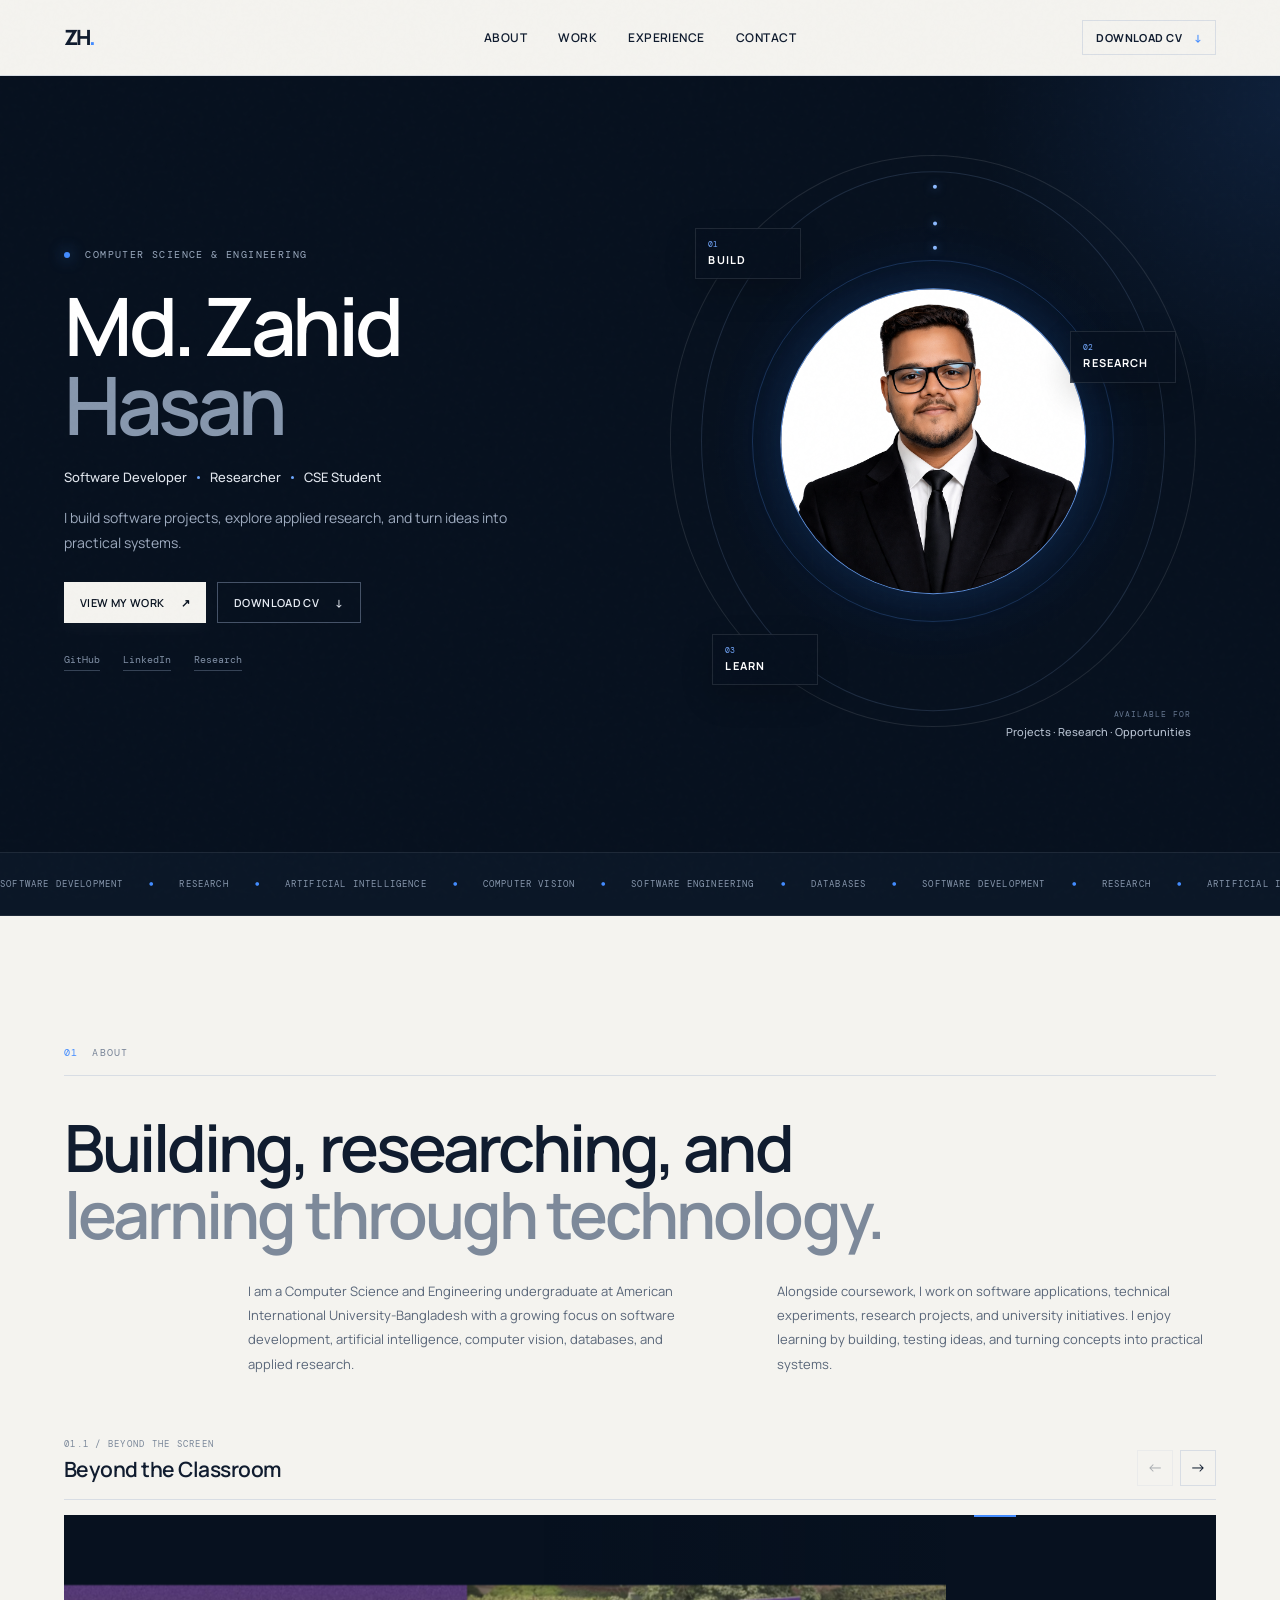
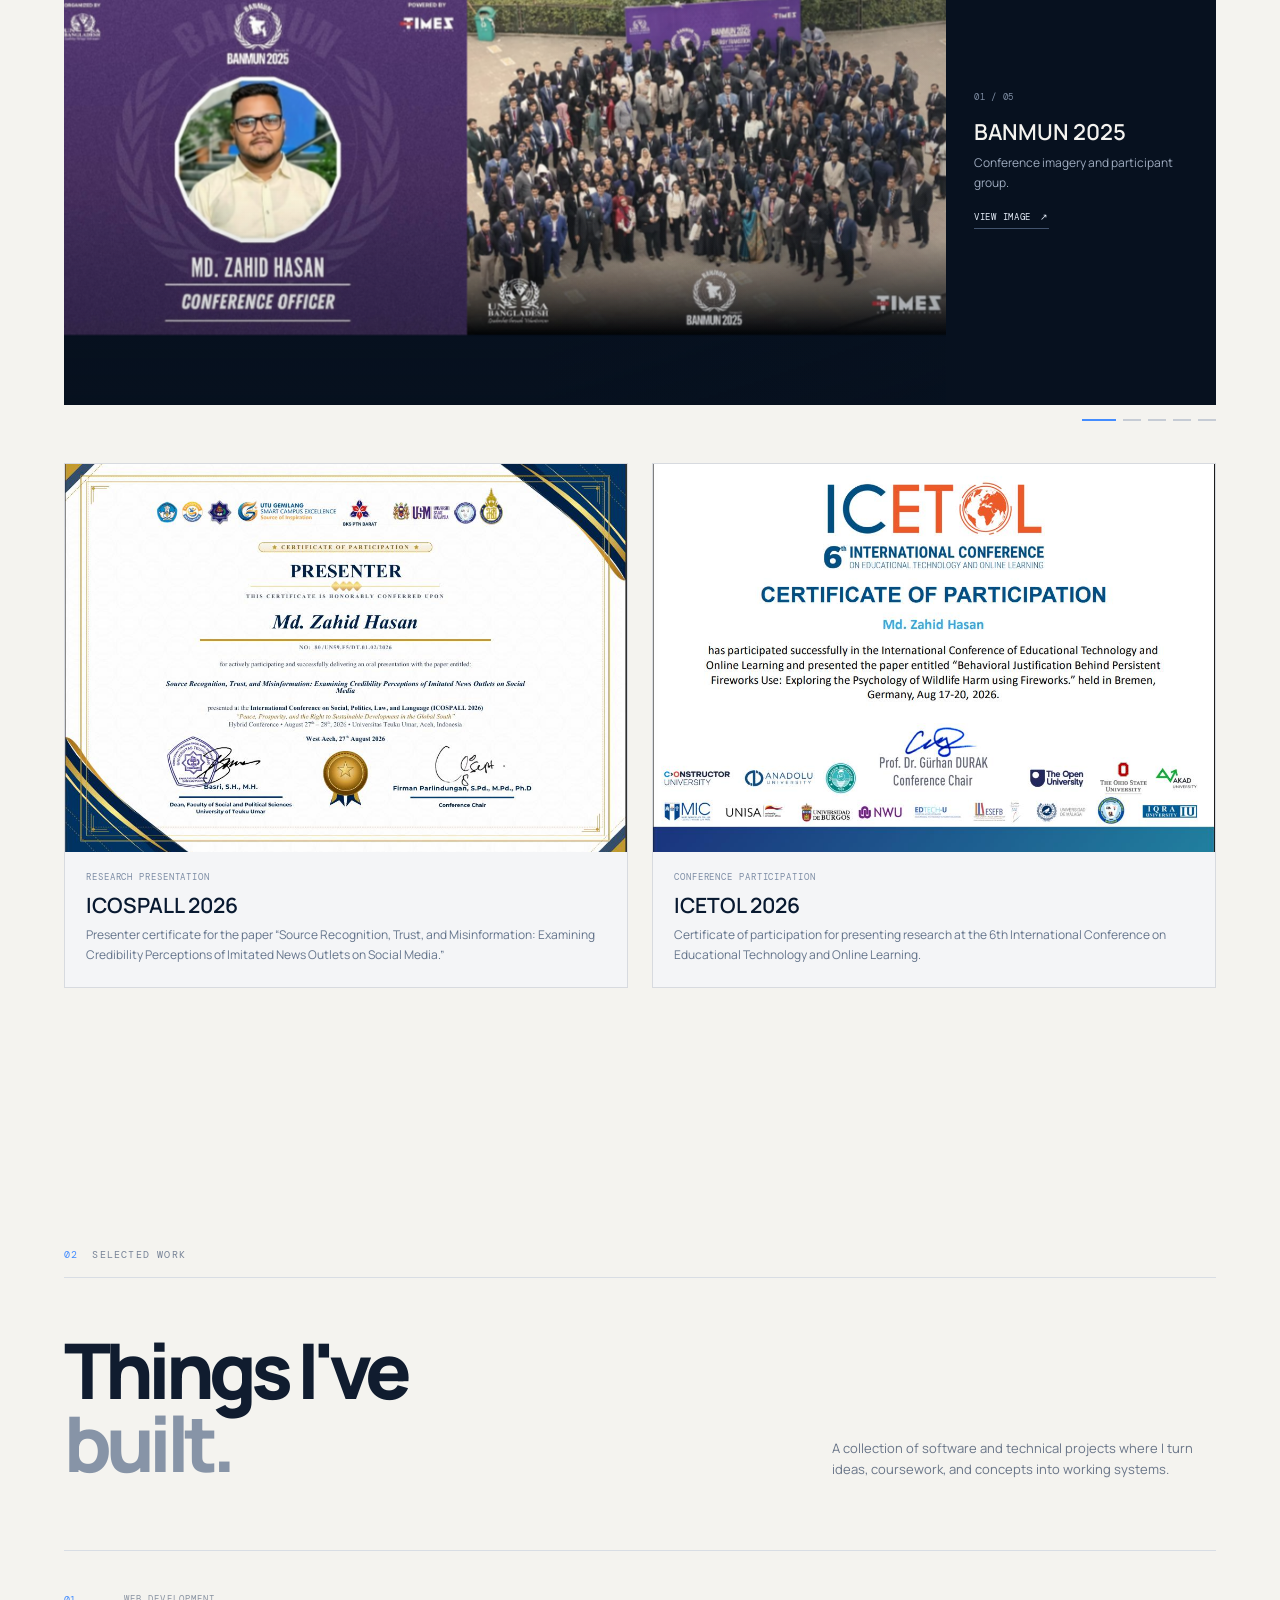
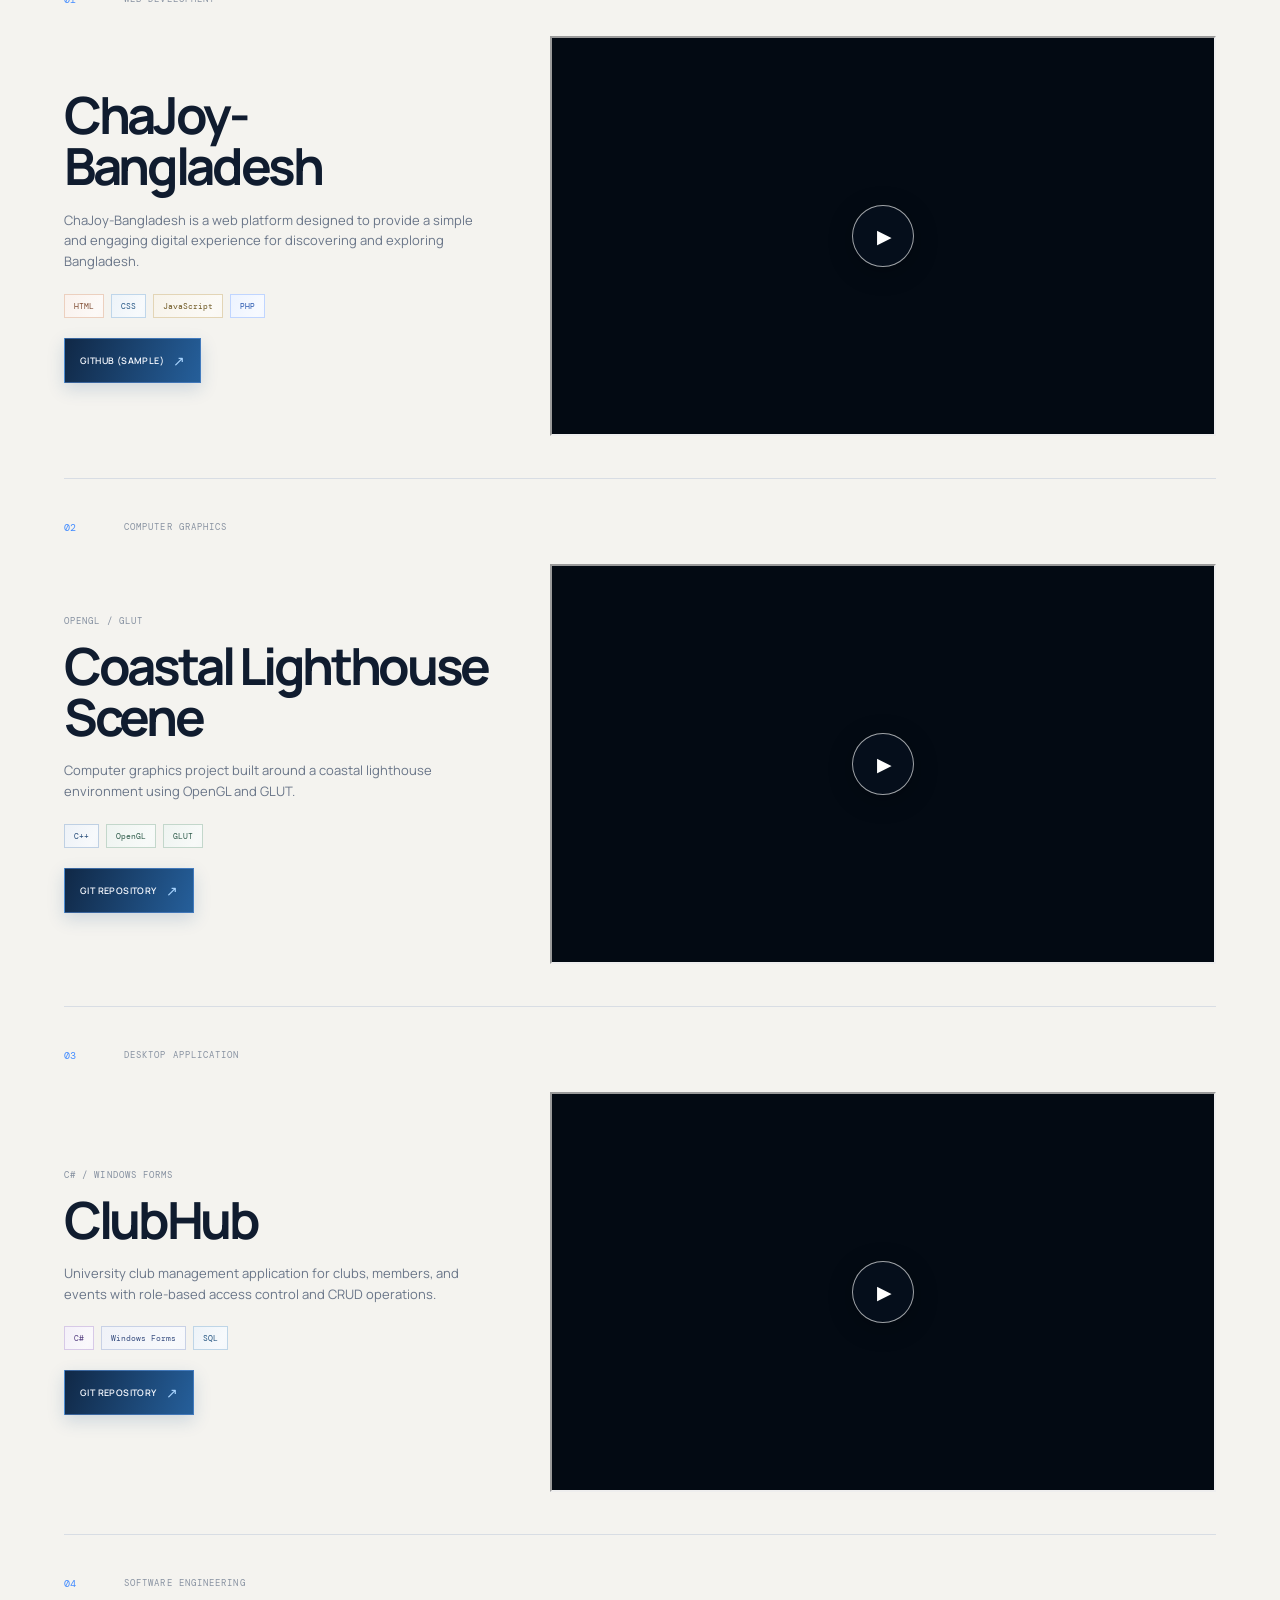
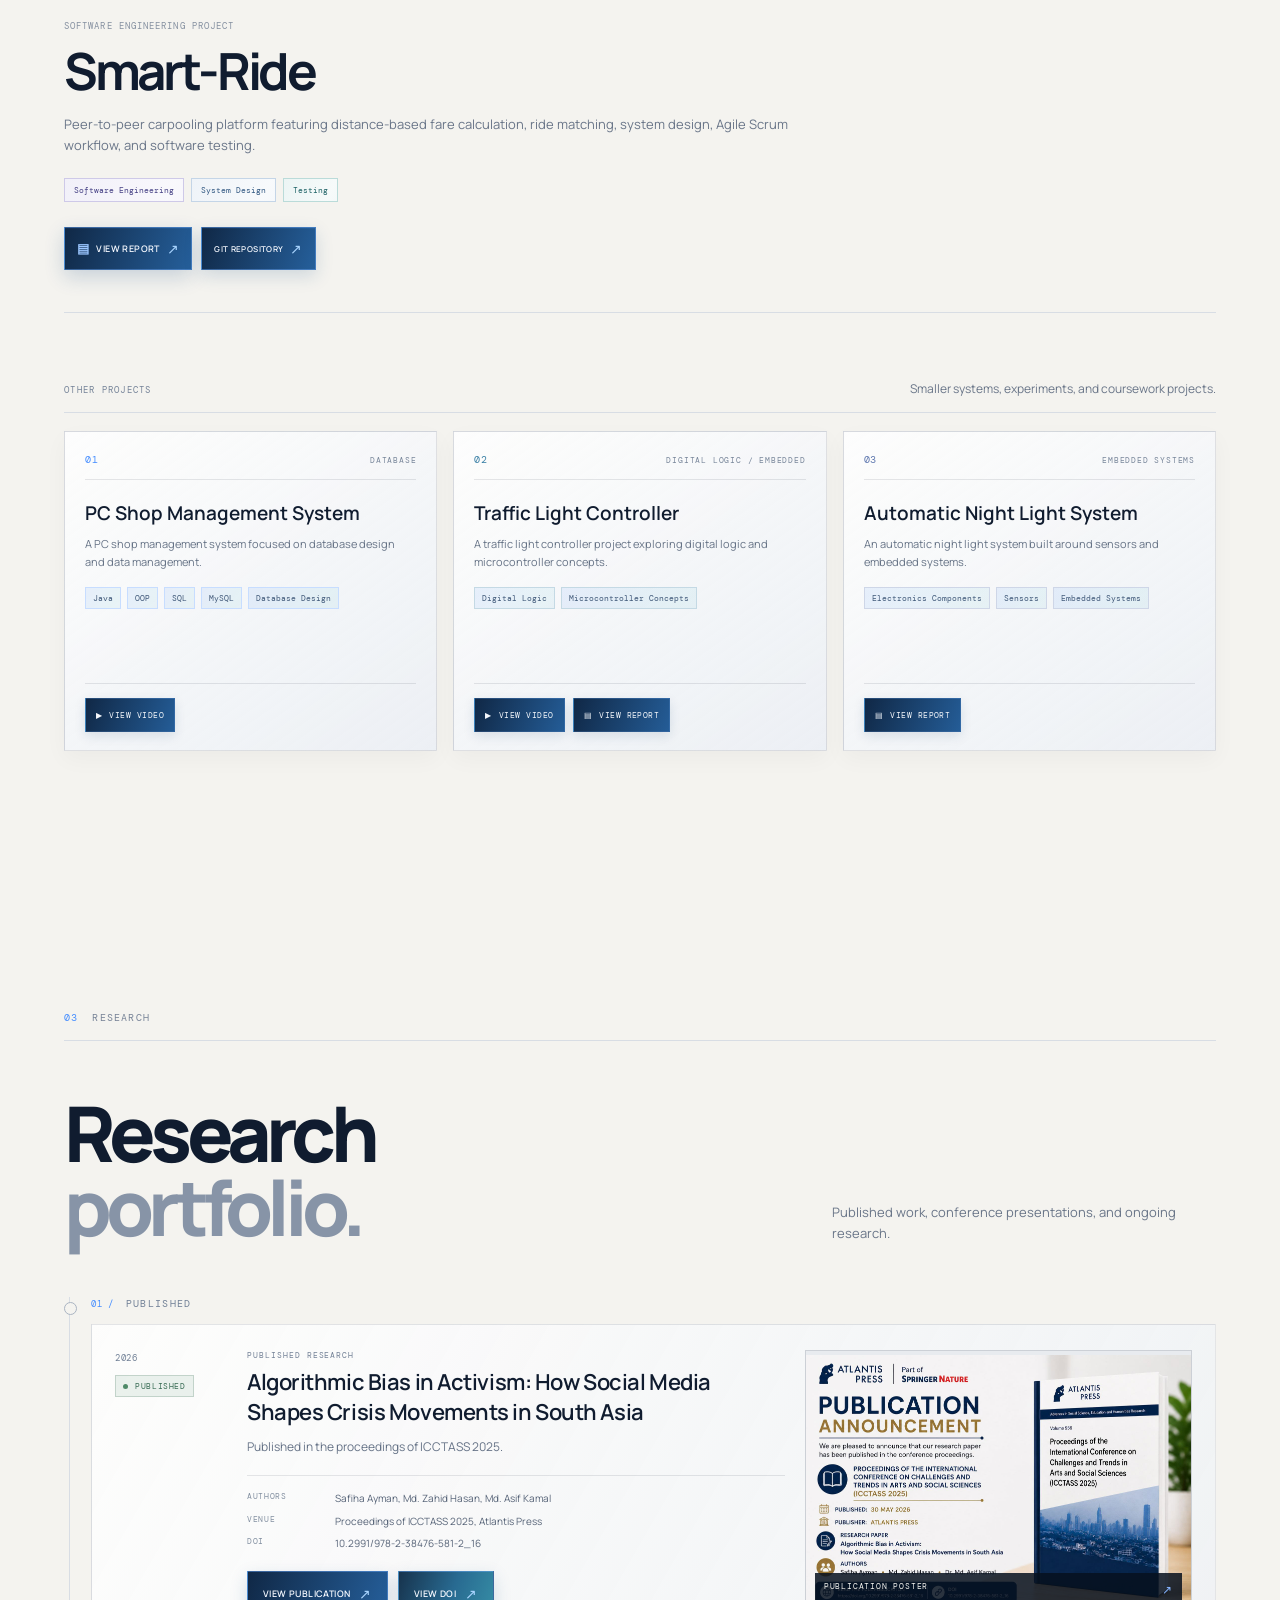
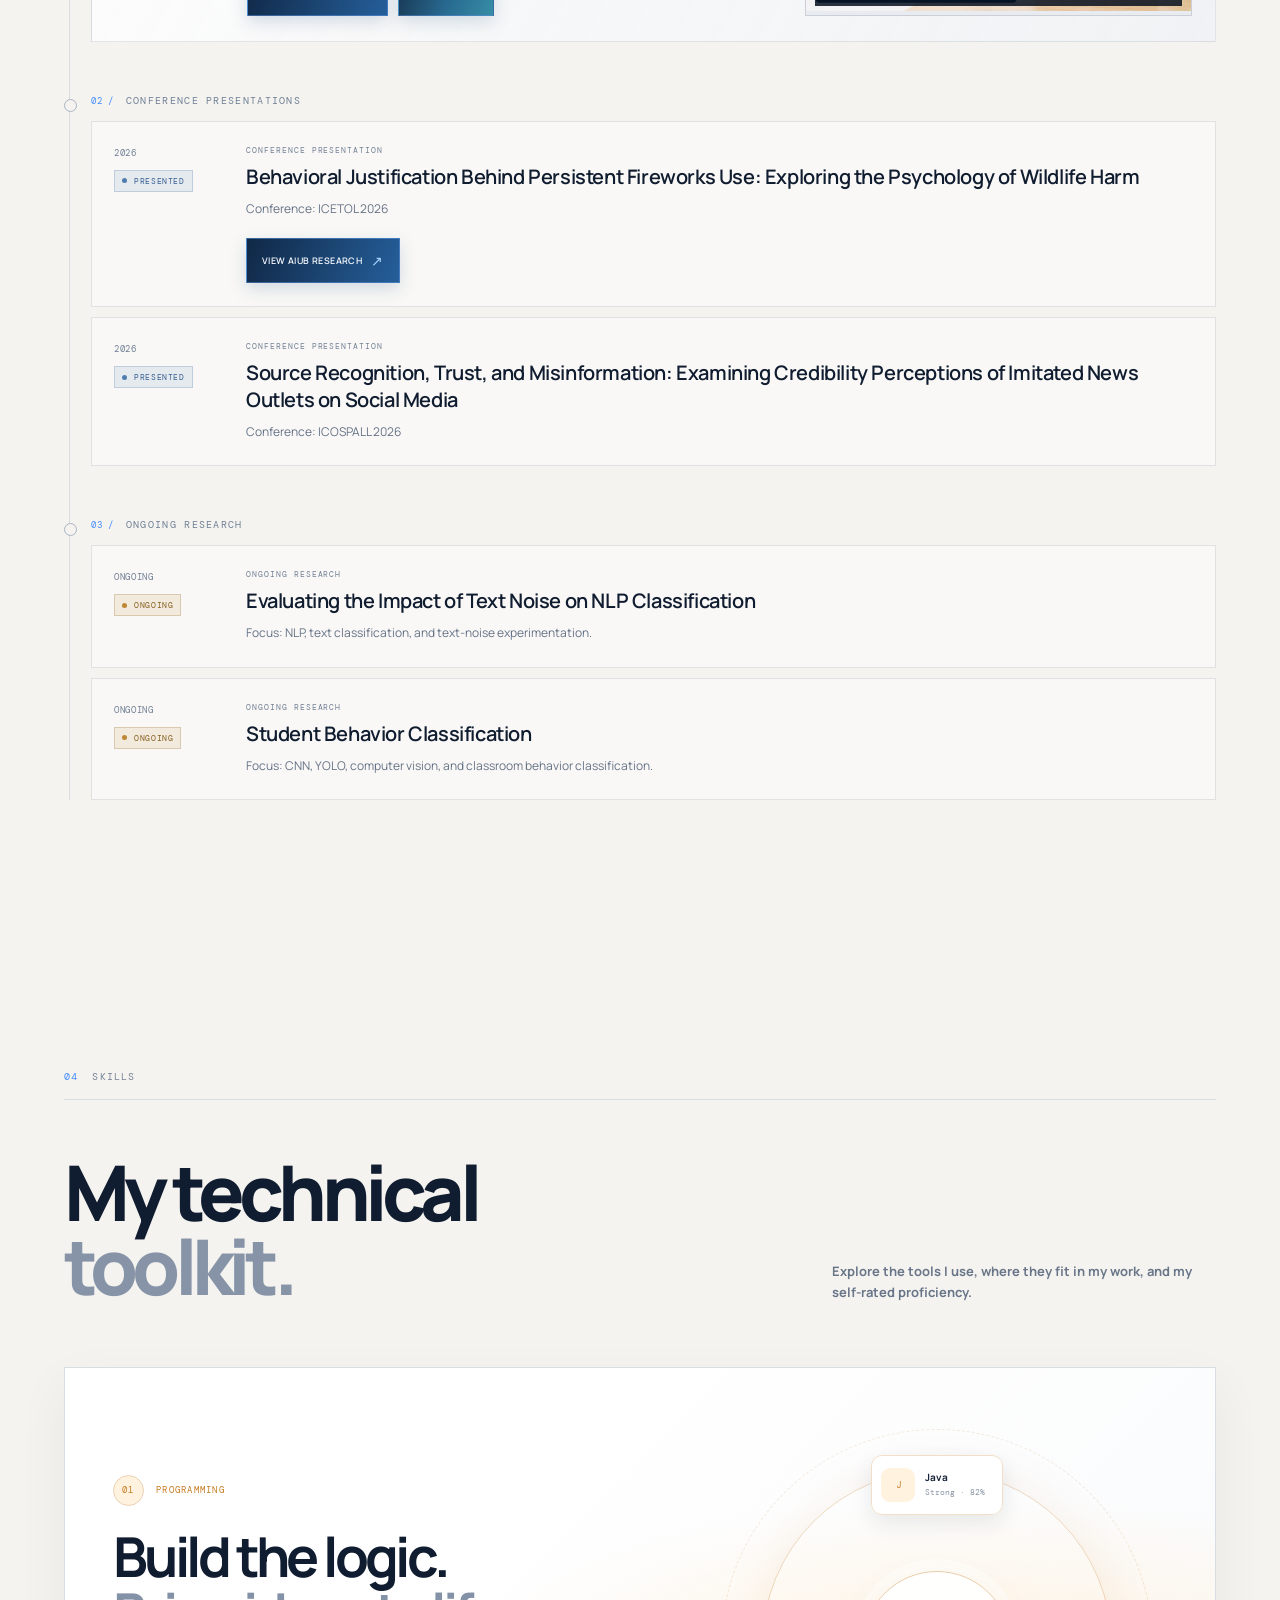
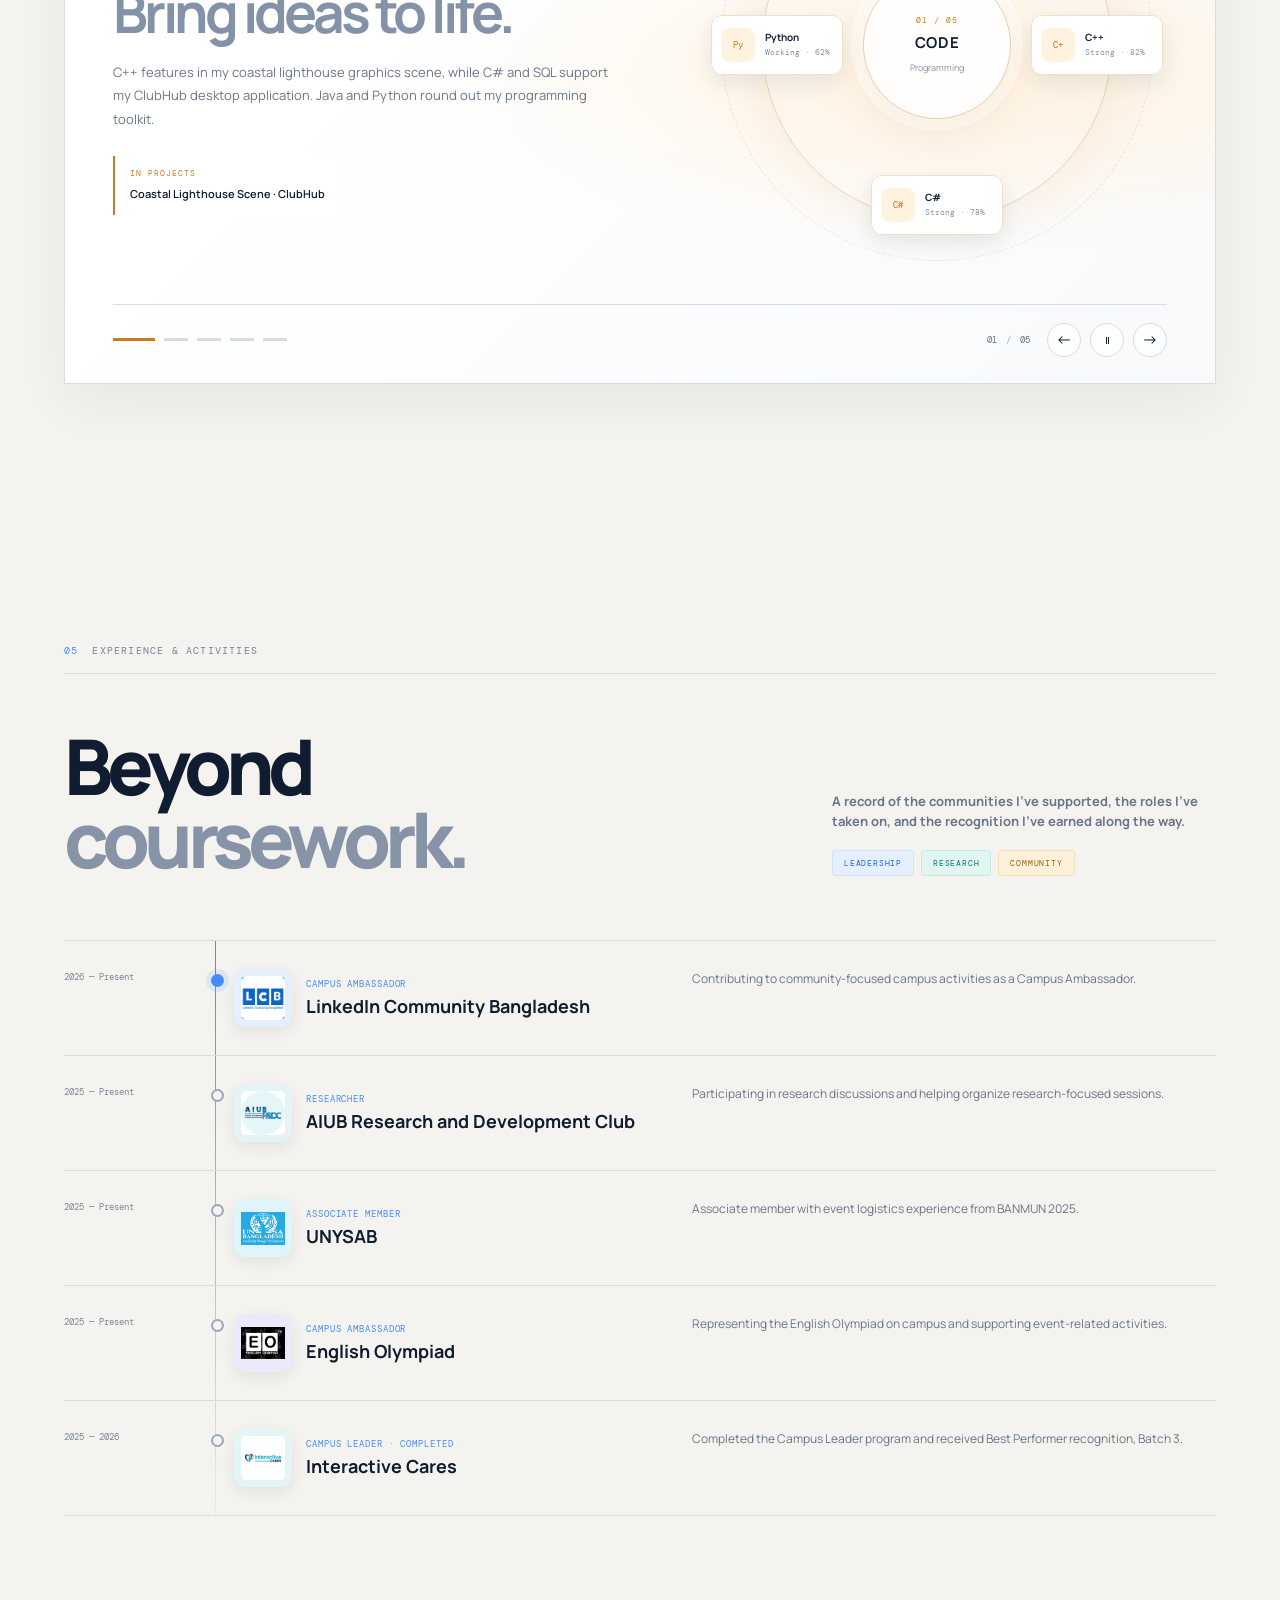
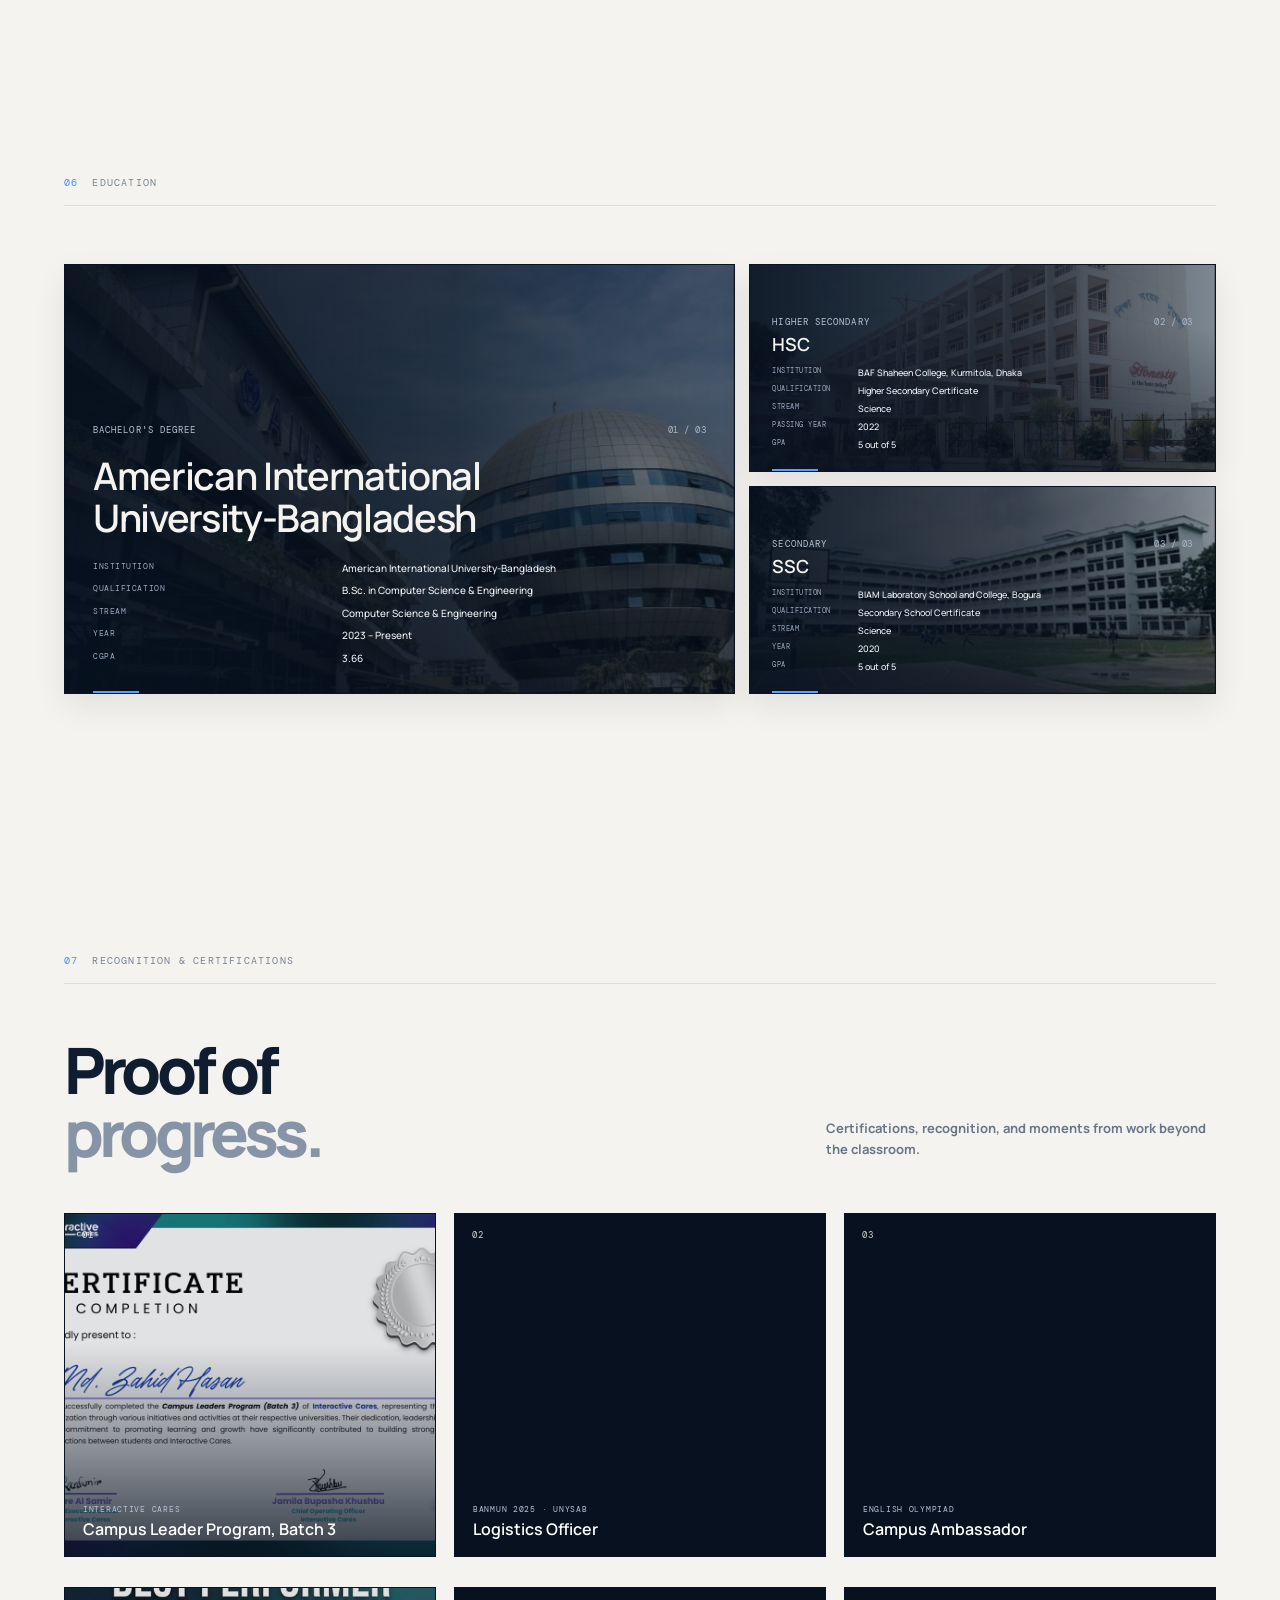
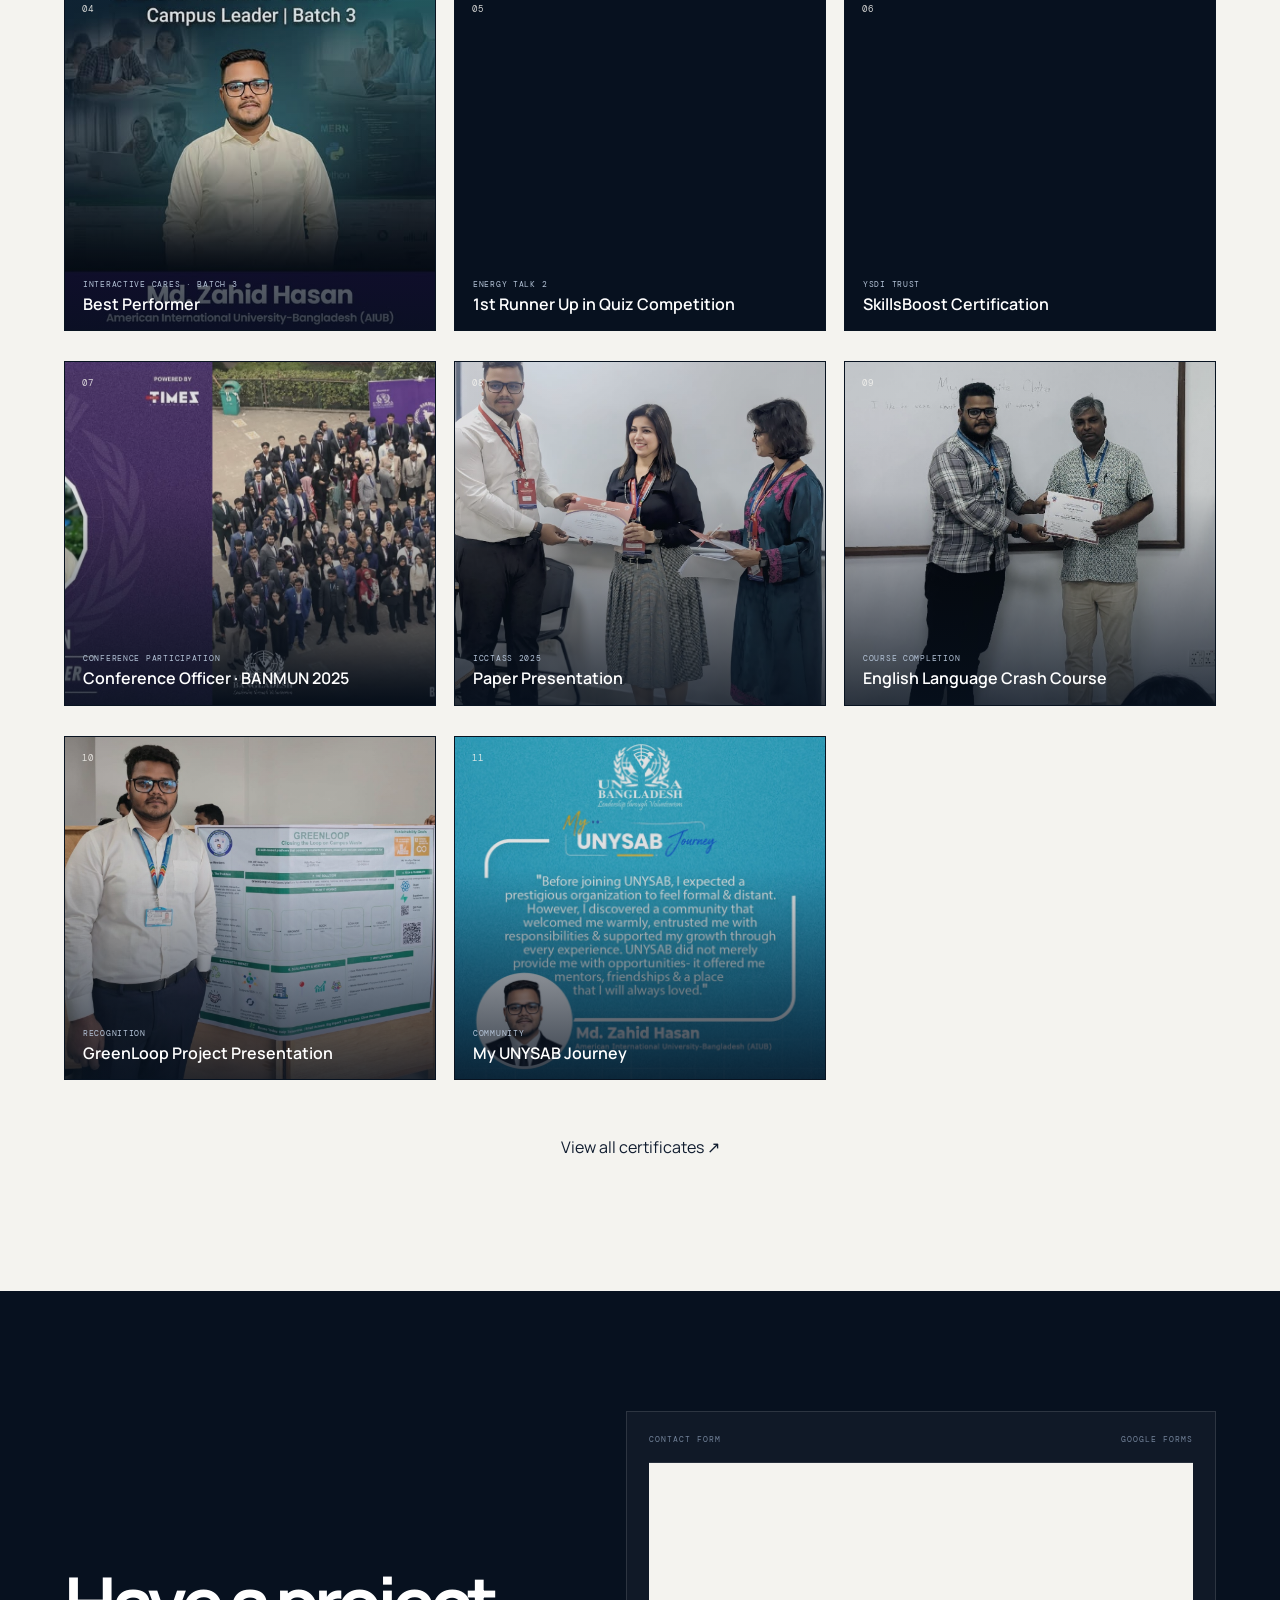
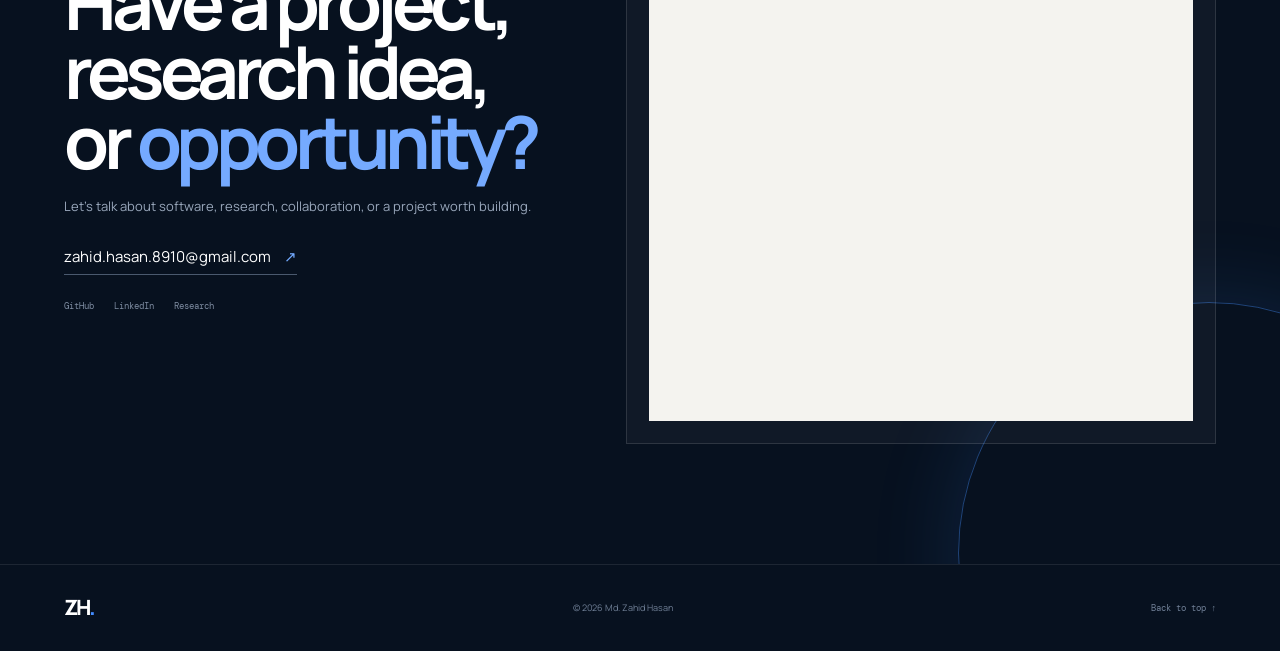
==== commit d8d00461: "Update project videos to YouTube" ====
--- a/index.html
+++ b/index.html
@@ -259,9 +259,7 @@
               <div class="project-links project-action-links"><a class="project-action-button" href="https://github.com/Zahid8910/chajoy-Bangladesh" target="_blank" rel="noopener noreferrer">GitHub (sample) <span class="project-action-arrow" aria-hidden="true">↗</span></a></div>
             </div>
             <div class="project-visual project-video-frame">
-              <video class="project-demo-video" controls playsinline preload="metadata" aria-label="ChaJoy-Bangladesh demonstration video">
-                <source src="assets/videos/chajoy.mp4" type="video/mp4">
-              </video>
+              <iframe class="project-demo-video" data-youtube-id="T5IkKYML_3o" title="ChaJoy-Bangladesh demonstration video" allow="accelerometer; autoplay; clipboard-write; encrypted-media; gyroscope; picture-in-picture; web-share" referrerpolicy="strict-origin-when-cross-origin" allowfullscreen></iframe>
               <button class="project-video-play" type="button" aria-label="Play ChaJoy-Bangladesh demonstration video"><span aria-hidden="true">▶</span></button>
             </div>
           </div>
@@ -281,9 +279,7 @@
               <div class="project-links project-action-links"><a class="project-action-button" href="https://github.com/Asif-Aman-Jihad/light_house_scene" target="_blank" rel="noopener noreferrer">Git Repository <span class="project-action-arrow" aria-hidden="true">↗</span></a></div>
             </div>
             <div class="project-visual project-video-frame">
-              <video class="project-demo-video" controls playsinline preload="metadata" aria-label="Coastal Lighthouse Scene demonstration video">
-                <source src="assets/videos/coastel%20light%20house.mp4" type="video/mp4">
-              </video>
+              <iframe class="project-demo-video" data-youtube-id="jl-F-j4AuLk" title="Coastal Lighthouse Scene demonstration video" allow="accelerometer; autoplay; clipboard-write; encrypted-media; gyroscope; picture-in-picture; web-share" referrerpolicy="strict-origin-when-cross-origin" allowfullscreen></iframe>
               <button class="project-video-play" type="button" aria-label="Play Coastal Lighthouse Scene demonstration video"><span aria-hidden="true">▶</span></button>
             </div>
           </div>
@@ -303,9 +299,7 @@
               <div class="project-links project-action-links"><a class="project-action-button" href="https://github.com/fihasayman/ClubHub" target="_blank" rel="noopener noreferrer">Git Repository <span class="project-action-arrow" aria-hidden="true">↗</span></a></div>
             </div>
             <div class="project-visual project-video-frame">
-              <video class="project-demo-video" controls playsinline preload="metadata" aria-label="ClubHub project demonstration video">
-                <source src="assets/videos/clubhub.mp4" type="video/mp4">
-              </video>
+              <iframe class="project-demo-video" data-youtube-id="mB7vQpZdjcU" title="ClubHub project demonstration video" allow="accelerometer; autoplay; clipboard-write; encrypted-media; gyroscope; picture-in-picture; web-share" referrerpolicy="strict-origin-when-cross-origin" allowfullscreen></iframe>
               <button class="project-video-play" type="button" aria-label="Play ClubHub demonstration video"><span aria-hidden="true">▶</span></button>
             </div>
           </div>
@@ -341,7 +335,7 @@
               <p>A PC shop management system focused on database design and data management.</p>
               <div class="other-project-skills" aria-label="Skills"><span>Java</span><span>OOP</span><span>SQL</span><span>MySQL</span><span>Database Design</span></div>
             </div>
-            <div class="other-project-actions"><button class="other-project-action" type="button" data-video="assets/videos/pc%20shop%20management%20system.mp4"><span aria-hidden="true">▶</span> View Video</button></div>
+            <div class="other-project-actions"><button class="other-project-action" type="button" data-youtube-id="TEKOro8pjdE"><span aria-hidden="true">▶</span> View Video</button></div>
           </article>
 
           <article class="other-project-card reveal" style="--other-project-index: 1">
@@ -352,7 +346,7 @@
               <div class="other-project-skills" aria-label="Skills"><span>Digital Logic</span><span>Microcontroller Concepts</span></div>
             </div>
             <div class="other-project-actions">
-              <button class="other-project-action" type="button" data-video="assets/videos/traffic%20light%20controller.mp4"><span aria-hidden="true">▶</span> View Video</button>
+              <button class="other-project-action" type="button" data-youtube-id="485oSYUbSpU"><span aria-hidden="true">▶</span> View Video</button>
               <a class="other-project-action other-project-report" href="assets/videos/traffic%20light%20controller.pptx" target="_blank" rel="noopener"><span aria-hidden="true">▤</span> View Report</a>
             </div>
           </article>
@@ -371,7 +365,7 @@
 
       <dialog class="other-video-dialog" aria-label="Project video player">
         <button class="other-video-close" type="button" aria-label="Close video">×</button>
-        <video class="other-video-player" controls playsinline preload="metadata"></video>
+        <iframe class="other-video-player" title="Project video player" allow="accelerometer; autoplay; clipboard-write; encrypted-media; gyroscope; picture-in-picture; web-share" referrerpolicy="strict-origin-when-cross-origin" allowfullscreen></iframe>
       </dialog>
     </section>
 
